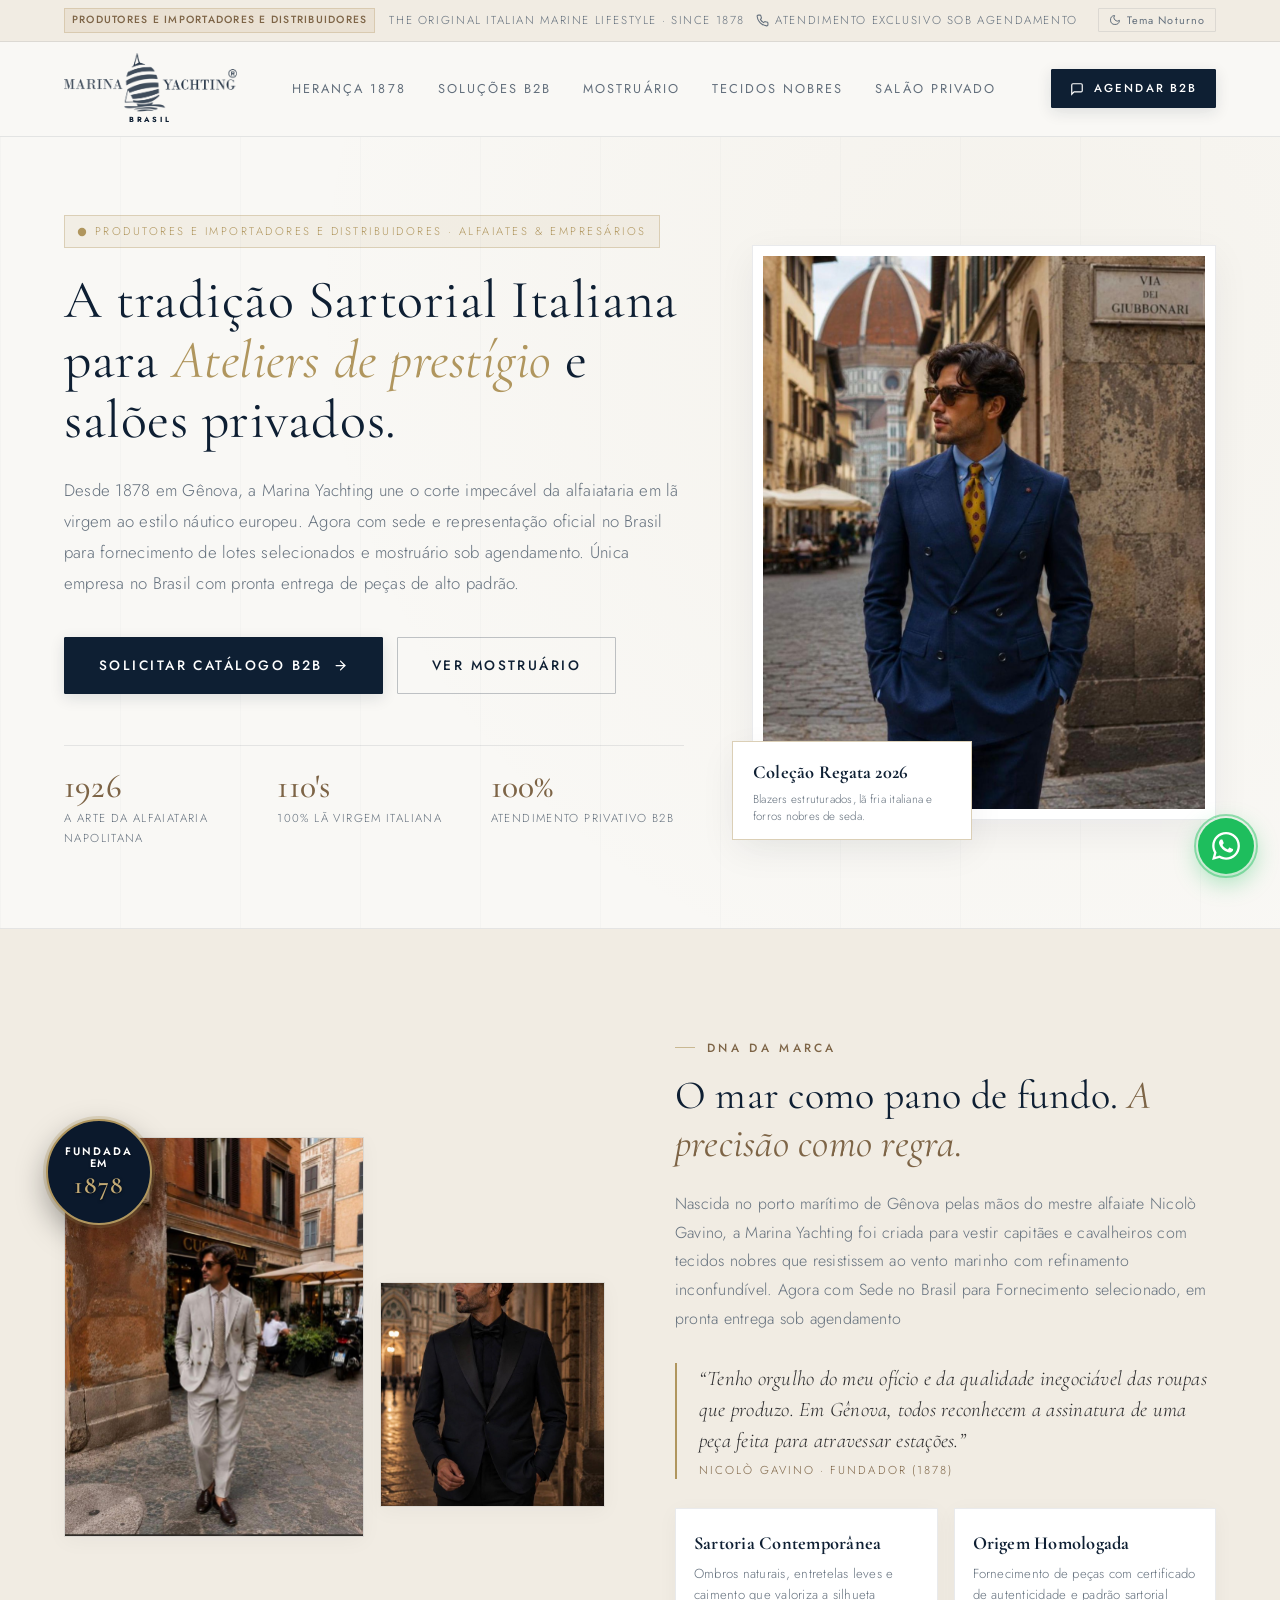
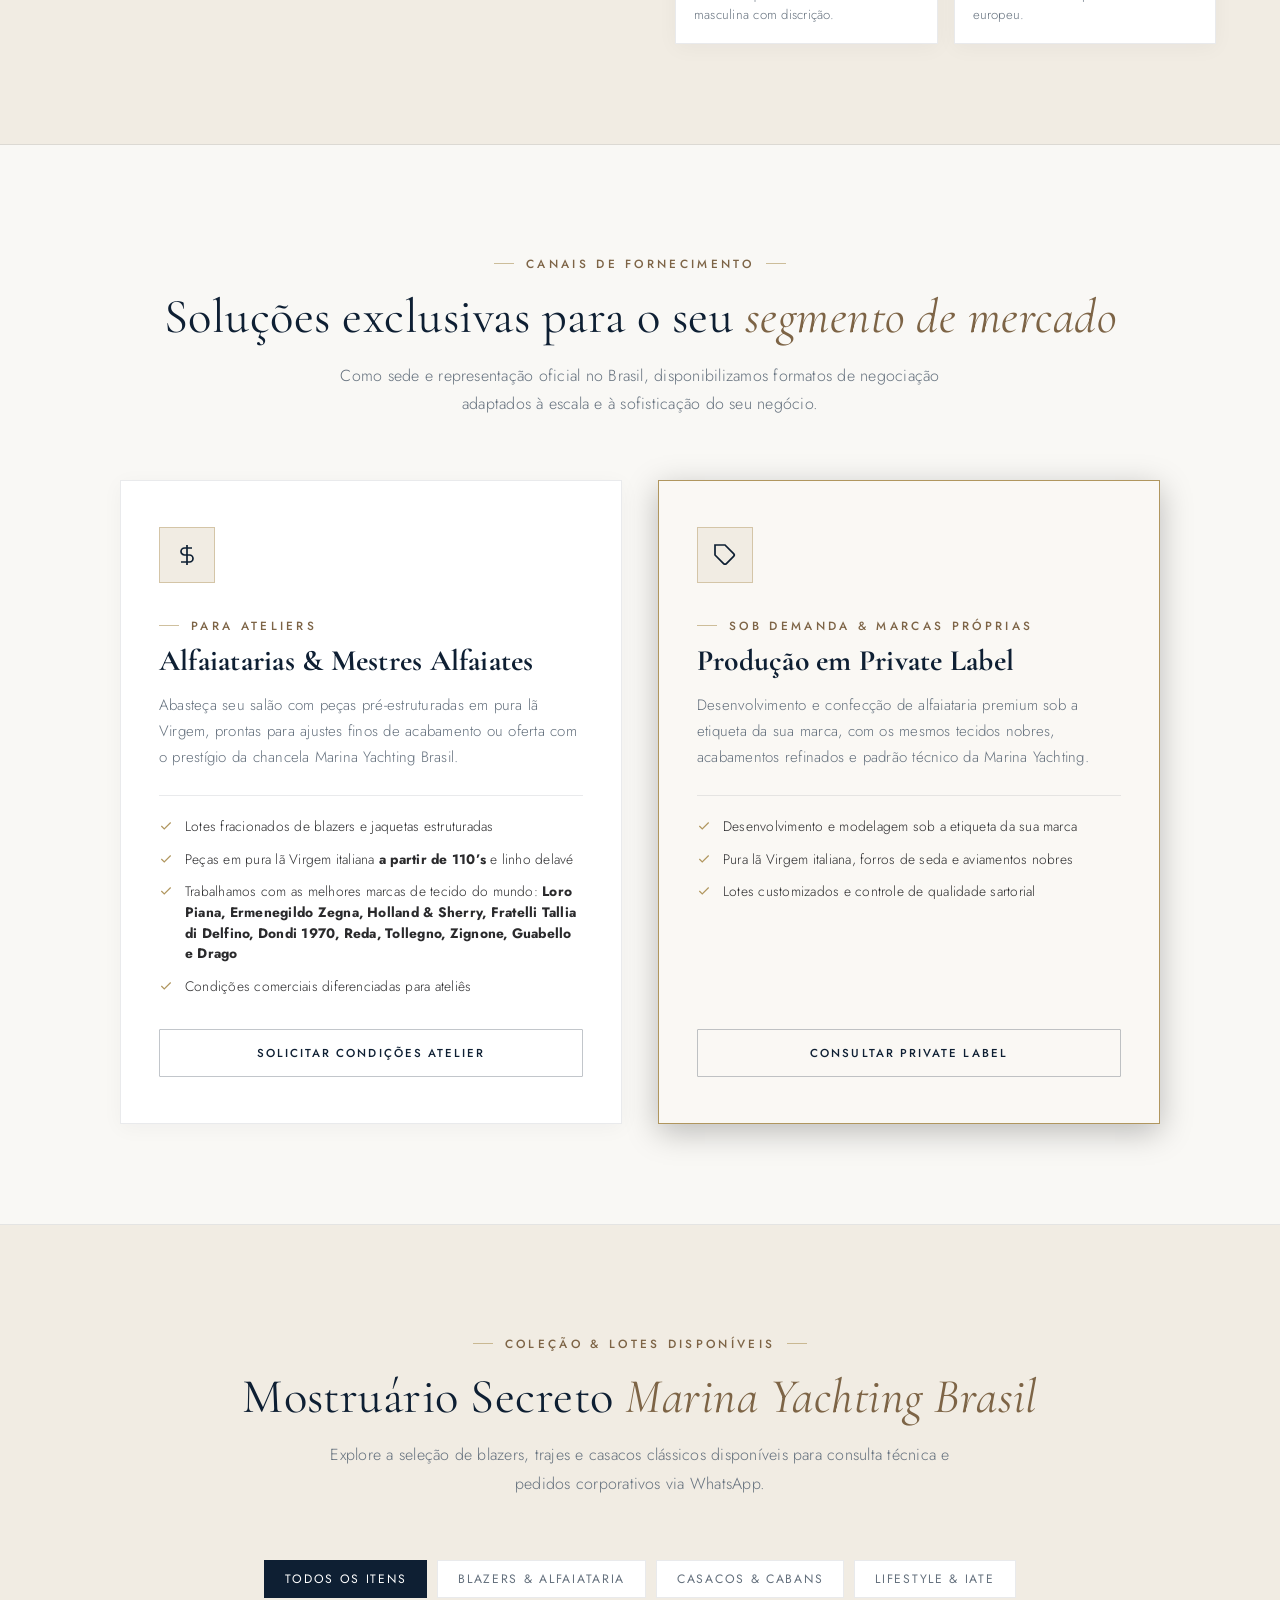
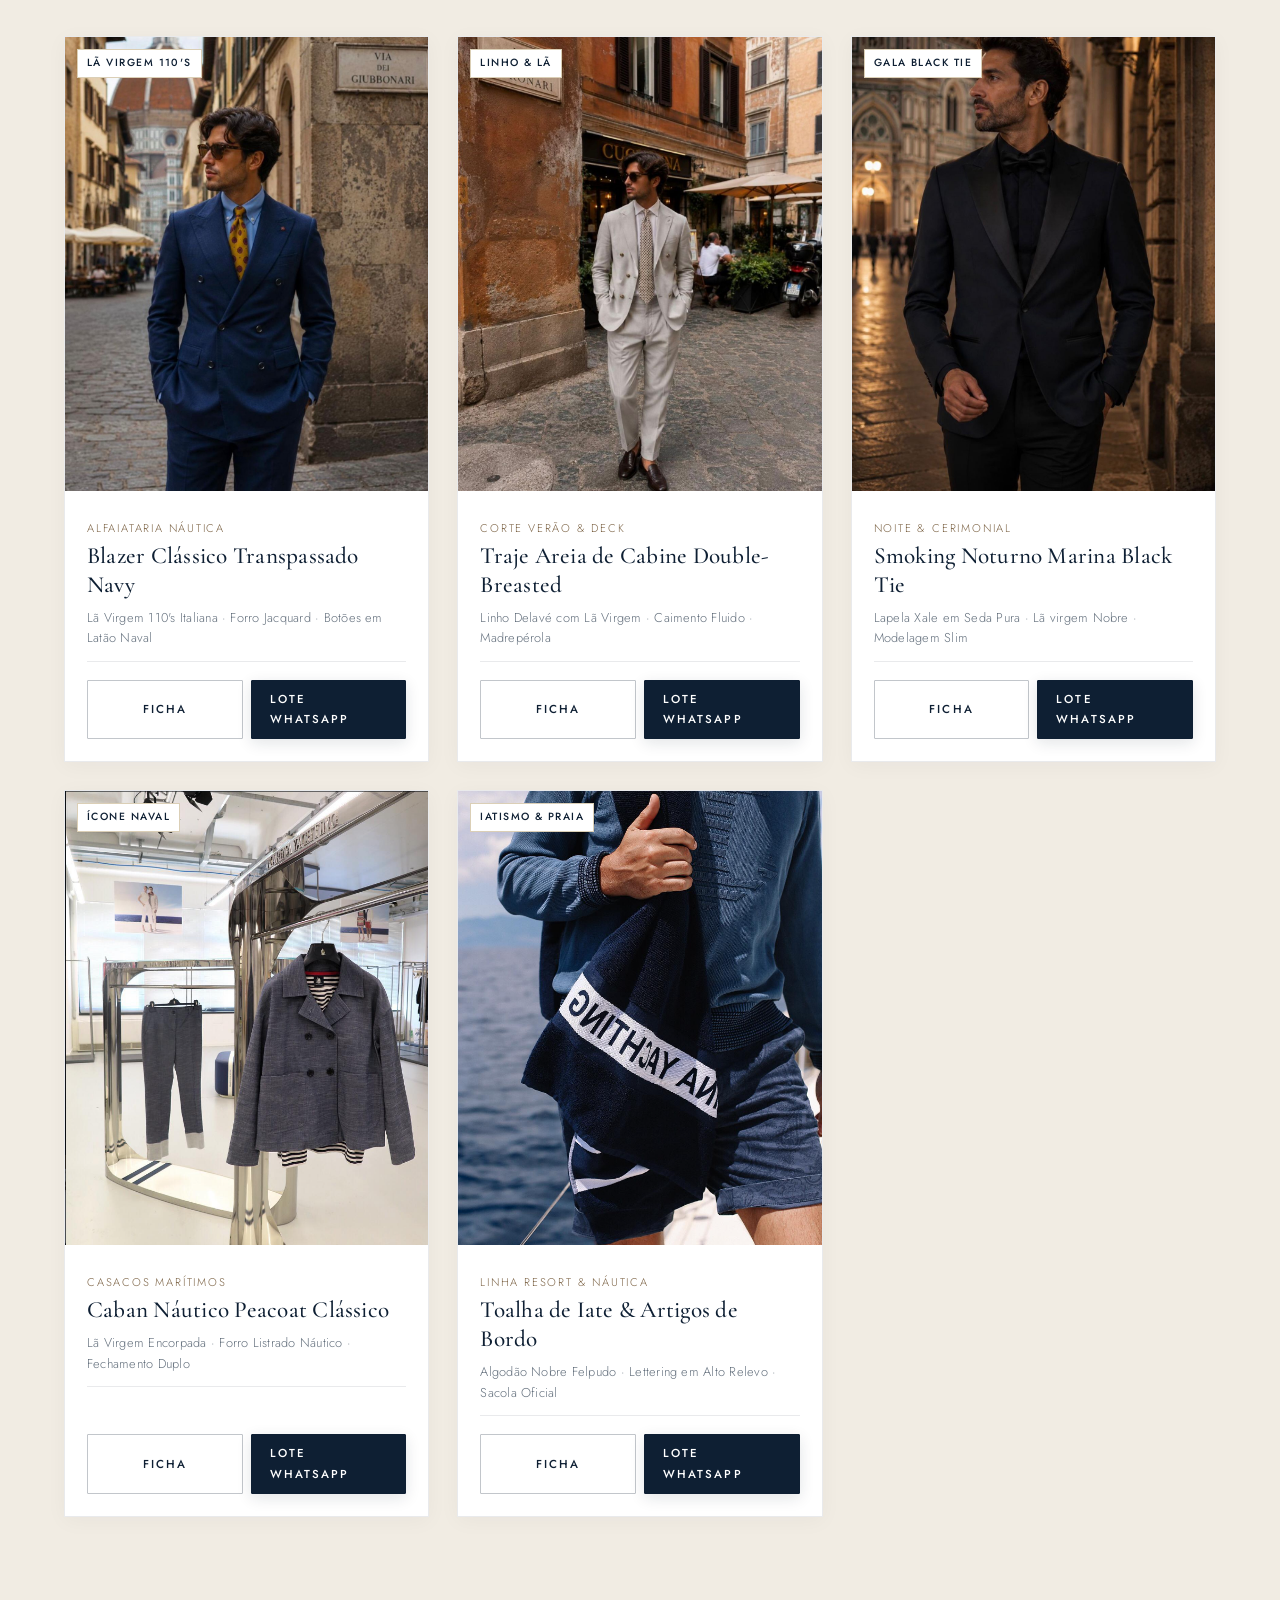
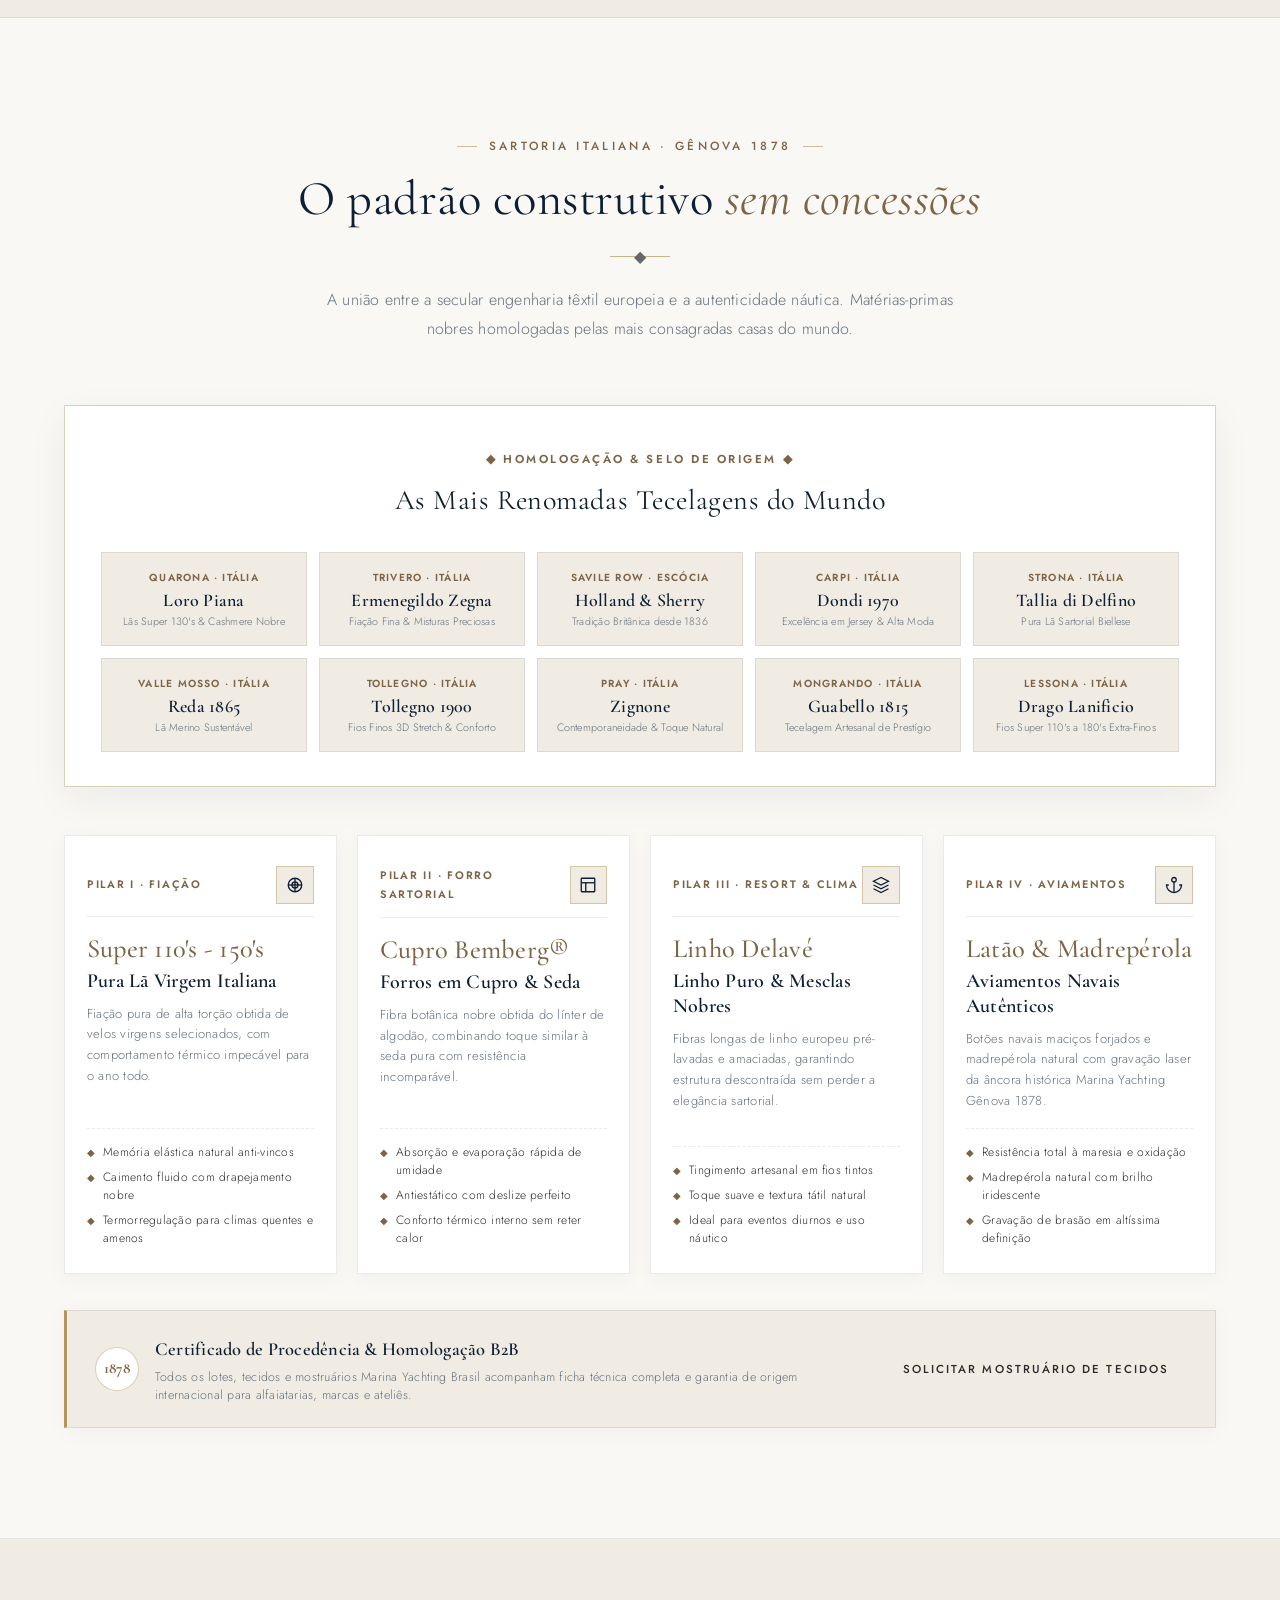
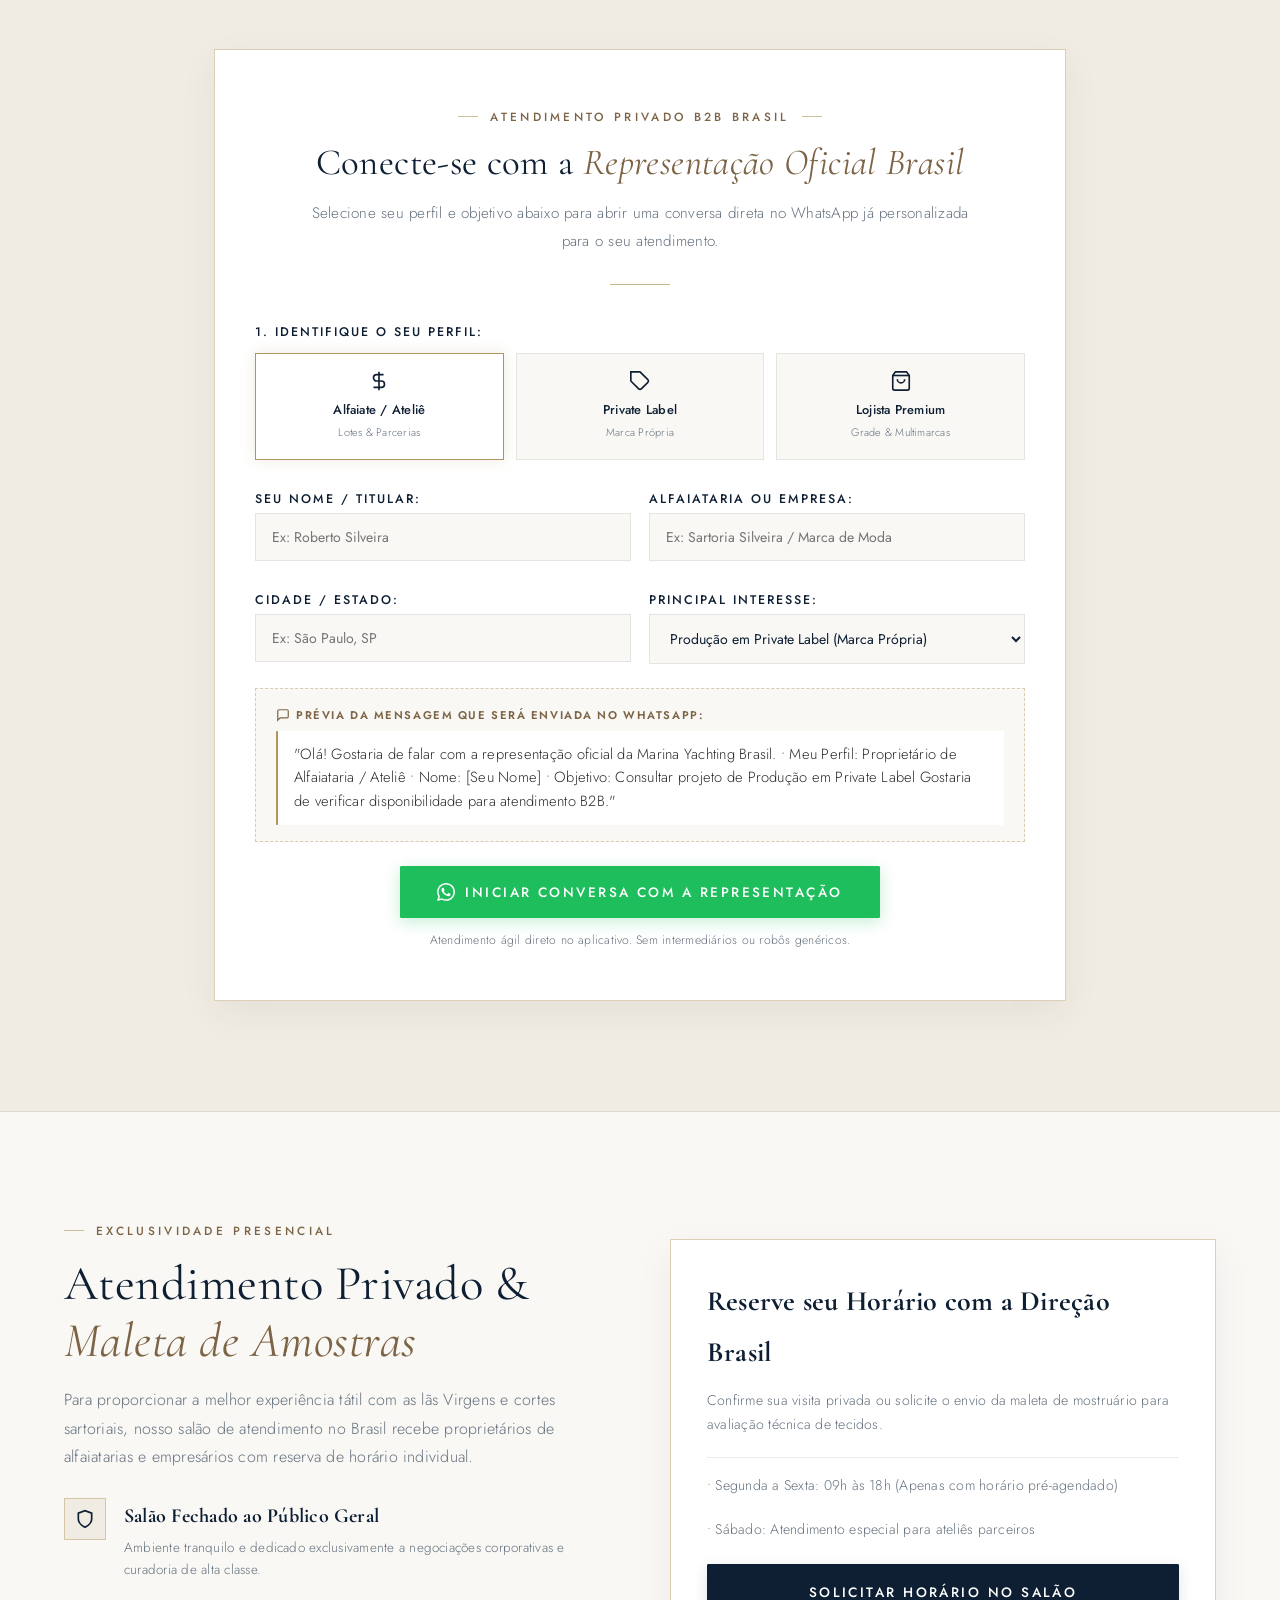
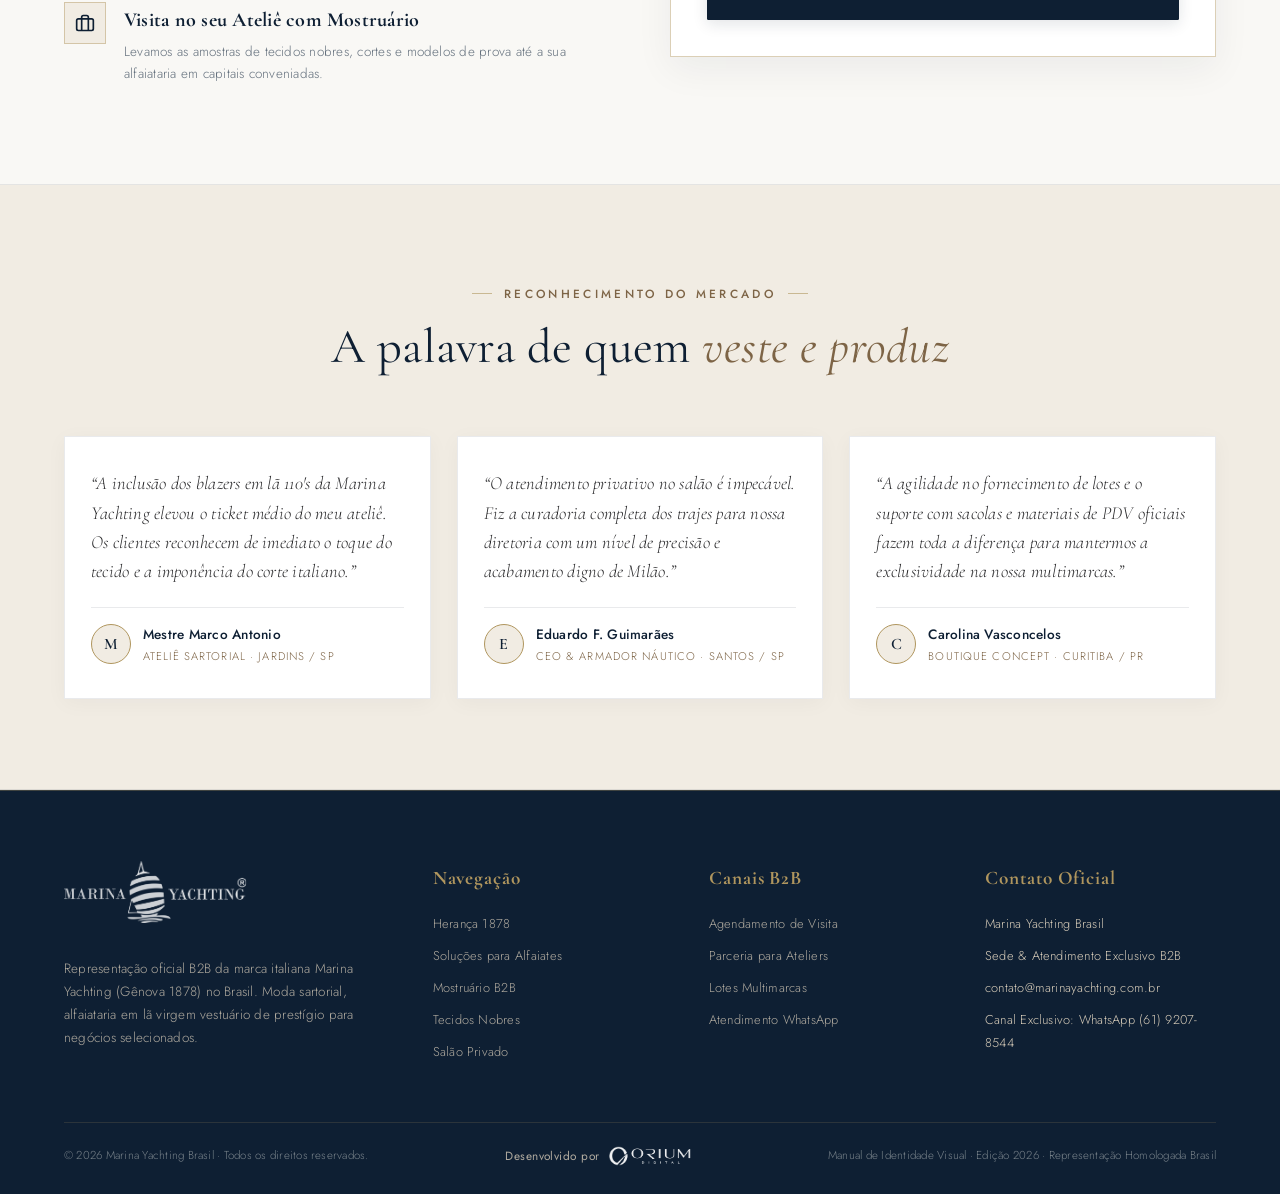
==== index.html @ d91156a6 "feat(home): instalar GTM e reduzir secao de solucoes para 2 quadros - Carrega js/tracking.js no head" ====
<!DOCTYPE html>
<html lang="pt-BR" data-theme="light">

<head>
  <meta charset="UTF-8">
  <meta name="viewport" content="width=device-width, initial-scale=1.0">
  <meta name="description"
    content="Marina Yachting Brasil (Gênova 1878) — Representação Exclusiva B2B. Fornecimento de alfaiataria em lã virgem italiana, blazers estruturados e atendimento privado para alfaiatarias, ateliers e empresários.">
  <meta name="keywords"
    content="Marina Yachting Brasil, alfaiataria italiana, lã virgem  110s, blazers importados, moda masculina luxo, B2B alfaiataria, ateliê alta costura, iate clube, Gênova 1878">
  <meta name="author" content="Marina Yachting Brasil Representação Oficial">

  <title>Marina Yachting Brasil · Representação Exclusiva B2B | Gênova 1878</title>

  <!-- Google Tag Manager (container único: Google Ads, GA4 e Meta Pixel) -->
  <script src="js/tracking.js"></script>

  <!-- Google Fonts: Cormorant Garamond & Jost -->
  <link rel="preconnect" href="https://fonts.googleapis.com">
  <link rel="preconnect" href="https://fonts.gstatic.com" crossorigin>
  <link
    href="https://fonts.googleapis.com/css2?family=Cormorant+Garamond:ital,wght@0,300;0,400;0,500;0,600;1,300;1,400&family=Jost:wght@300;400;500;600;700&display=swap"
    rel="stylesheet">

  <!-- Favicon Oficial Vetorizado -->
  <link rel="icon" type="image/svg+xml" href="imgs/logo.svg">
  <link rel="alternate icon" type="image/png" href="imgs/logo.png">

  <!-- Estilos Customizados -->
  <link rel="stylesheet" href="css/style.css">
</head>

<body>

  <!-- Google Tag Manager (noscript) — fallback para navegadores sem JavaScript.
       O carregamento principal do container é feito por js/tracking.js. -->
  <noscript><iframe src="https://www.googletagmanager.com/ns.html?id=GTM-P9M8B37Z" height="0" width="0"
      style="display:none;visibility:hidden"></iframe></noscript>
  <!-- End Google Tag Manager (noscript) -->

  <!-- ======================================================================
       1. TOPBAR MINIMALISTA & ALTERNADOR DE TEMA
       ====================================================================== -->
  <aside class="topbar" aria-label="Informações Institucionais">
    <div class="container topbar-content">
      <div class="topbar-left">
        <span class="badge-official">PRODUTORES E IMPORTADORES E DISTRIBUIDORES</span>
        <span>The Original Italian Marine Lifestyle · Since 1878</span>
      </div>
      <div class="topbar-right">
        <a href="#concierge" data-wa-type="header">
          <svg width="13" height="13" viewBox="0 0 24 24" fill="none" stroke="currentColor" stroke-width="2"
            stroke-linecap="round" stroke-linejoin="round">
            <path
              d="M22 16.92v3a2 2 0 0 1-2.18 2 19.79 19.79 0 0 1-8.63-3.07 19.5 19.5 0 0 1-6-6 19.79 19.79 0 0 1-3.07-8.67A2 2 0 0 1 4.11 2h3a2 2 0 0 1 2 1.72 12.84 12.84 0 0 0 .7 2.81 2 2 0 0 1-.45 2.11L8.09 9.91a16 16 0 0 0 6 6l1.27-1.27a2 2 0 0 1 2.11-.45 12.84 12.84 0 0 0 2.81.7A2 2 0 0 1 22 16.92z">
            </path>
          </svg>
          <span>Atendimento Exclusivo sob Agendamento</span>
        </a>
        <button id="theme-toggle-btn" class="theme-switch-btn" aria-label="Alternar Tema Claro e Escuro">
          <svg width="12" height="12" viewBox="0 0 24 24" fill="none" stroke="currentColor" stroke-width="2">
            <path d="M21 12.79A9 9 0 1 1 11.21 3 7 7 0 0 0 21 12.79z"></path>
          </svg>
          <span>Tema Noturno</span>
        </button>
      </div>
    </div>
  </aside>

  <!-- ======================================================================
       2. CABEÇALHO & NAVEGAÇÃO
       ====================================================================== -->
  <header class="site-header">
    <div class="container nav-wrap">
      <!-- Logotipo Oficial Marina Yachting Brasil (Vetorizado Alta Definição) -->
      <a href="#" class="brand-logo-link" aria-label="Marina Yachting Brasil Início">
        <svg class="brand-logo-svg" viewBox="0 0 1633 680" fill="currentColor">
          <defs>
            <mask id="header-logo-mask" maskUnits="userSpaceOnUse" x="0" y="0" width="1633" height="555">
              <image width="1633" height="555"
                href="[data-uri]" />
            </mask>
          </defs>
          <rect width="1633" height="555" fill="currentColor" mask="url(#header-logo-mask)" />
          <text x="816.5" y="648" text-anchor="middle" font-family="'Jost', sans-serif" font-size="70" font-weight="700"
            letter-spacing="28" fill="currentColor">BRASIL</text>
        </svg>
      </a>

      <!-- Menu Principal -->
      <nav aria-label="Menu de Navegação Principal">
        <ul class="nav-menu">
          <li><a href="#heranca" class="nav-link">Herança 1878</a></li>
          <li><a href="#solucoes" class="nav-link">Soluções B2B</a></li>
          <li><a href="#mostruario" class="nav-link">Mostruário</a></li>
          <li><a href="#materiais" class="nav-link">Tecidos Nobres</a></li>
          <li><a href="#salao" class="nav-link">Salão Privado</a></li>
          <li class="mobile-only-action">
            <a href="#concierge" class="btn btn-primary-navy btn-sm"
              style="width: 100%; justify-content: center; margin-top: 10px;">
              <svg width="14" height="14" viewBox="0 0 24 24" fill="none" stroke="currentColor" stroke-width="2">
                <path d="M21 15a2 2 0 0 1-2 2H7l-4 4V5a2 2 0 0 1 2-2h14a2 2 0 0 1 2 2z"></path>
              </svg>
              <span>Agendar Atendimento B2B</span>
            </a>
          </li>
        </ul>
      </nav>

      <!-- Ações do Header -->
      <div class="nav-actions">
        <a href="#concierge" class="btn btn-primary-navy btn-sm desktop-only-cta">
          <svg width="14" height="14" viewBox="0 0 24 24" fill="none" stroke="currentColor" stroke-width="2">
            <path d="M21 15a2 2 0 0 1-2 2H7l-4 4V5a2 2 0 0 1 2-2h14a2 2 0 0 1 2 2z"></path>
          </svg>
          <span>Agendar B2B</span>
        </a>
        <button class="menu-toggle" aria-label="Abrir Menu Mobile" aria-expanded="false">☰</button>
      </div>
    </div>
  </header>

  <!-- ======================================================================
       3. HERO SECTION (TEMA CLARO, MINIMALISTA & EDITORIAL)
       ====================================================================== -->
  <section class="hero-section" id="inicio">
    <div class="hero-minimal-lines"></div>
    <div class="container hero-grid">

      <!-- Conteúdo Editorial -->
      <div class="hero-content">
        <div class="hero-tag">
          <svg width="10" height="10" viewBox="0 0 24 24" fill="currentColor">
            <circle cx="12" cy="12" r="10"></circle>
          </svg>
          <span>PRODUTORES E IMPORTADORES E DISTRIBUIDORES · Alfaiates & Empresários</span>
        </div>

        <h1 class="hero-title">
          A tradição Sartorial Italiana para <em>Ateliers de prestígio</em> e salões privados.
        </h1>

        <p class="hero-desc">
          Desde 1878 em Gênova, a Marina Yachting une o corte impecável da alfaiataria em lã virgem ao estilo
          náutico
          europeu. Agora com sede e representação oficial no Brasil para fornecimento de lotes selecionados e mostruário
          sob agendamento. Única empresa no Brasil com pronta entrega de peças de alto padrão.
        </p>

        <div class="hero-ctas">
          <a href="#concierge" class="btn btn-primary-navy btn-lg">
            <span>Solicitar Catálogo B2B</span>
            <svg width="15" height="15" viewBox="0 0 24 24" fill="none" stroke="currentColor" stroke-width="2"
              stroke-linecap="round" stroke-linejoin="round">
              <line x1="5" y1="12" x2="19" y2="12"></line>
              <polyline points="12 5 19 12 12 19"></polyline>
            </svg>
          </a>
          <a href="#mostruario" class="btn btn-outline btn-lg">
            <span>Ver Mostruário</span>
          </a>
        </div>

        <div class="hero-stats">
          <div class="stat-item">
            <h4>1926</h4>
            <p>A arte da Alfaiataria Napolitana</p>
          </div>
          <div class="stat-item">
            <h4>110's</h4>
            <p>100% Lã Virgem ITALIANA</p>
          </div>
          <div class="stat-item">
            <h4>100%</h4>
            <p>Atendimento Privativo B2B</p>
          </div>
        </div>
      </div>

      <!-- Imagem Editorial em Destaque -->
      <div class="hero-visual">
        <div class="hero-card-frame">
          <div class="hero-img-wrap">
            <img src="imgs/3.jpeg" alt="Modelo trajando Blazer Marina Yachting Brasil sob medida" loading="eager">
          </div>
        </div>
        <div class="hero-floating-badge">
          <h5>Coleção Regata 2026</h5>
          <p>Blazers estruturados, lã fria italiana e forros nobres de seda.</p>
        </div>
      </div>

    </div>
  </section>

  <!-- ======================================================================
       4. HERANÇA & DNA (NICOLÒ GAVINO · GÊNOVA 1878)
       ====================================================================== -->
  <section class="section-heritage" id="heranca">
    <div class="container">
      <div class="heritage-grid">

        <!-- Bloco Visual com Duas Imagens e Selo de Fundação -->
        <div class="heritage-visual">
          <div class="heritage-dual-images">
            <div class="heritage-img-main">
              <img src="imgs/2.jpeg" alt="Alfaiataria Italiana Marina Yachting nas ruas históricas" loading="lazy">
            </div>
            <div class="heritage-img-secondary">
              <img src="imgs/1.jpeg" alt="Smoking Noturno Marina Yachting" loading="lazy">
            </div>
          </div>
          <div class="heritage-seal" aria-label="Marca fundada em 1878">
            <span class="seal-caption">Fundada em</span>
            <span class="seal-year">1878</span>
          </div>
        </div>

        <!-- Texto Histórico & Filosofia -->
        <div class="heritage-text">
          <span class="eyebrow no-after">DNA da Marca</span>
          <h3>O mar como pano de fundo. <em>A precisão como regra.</em></h3>
          <p class="text-muted" style="line-height: 1.8;">
            Nascida no porto marítimo de Gênova pelas mãos do mestre alfaiate Nicolò Gavino, a Marina Yachting foi
            criada para vestir capitães e cavalheiros com tecidos nobres que resistissem ao vento marinho com
            refinamento inconfundível. Agora com Sede no Brasil para Fornecimento selecionado, em pronta entrega sob
            agendamento
          </p>

          <blockquote class="heritage-quote">
            “Tenho orgulho do meu ofício e da qualidade inegociável das roupas que produzo. Em Gênova, todos reconhecem
            a assinatura de uma peça feita para atravessar estações.”
            <cite>Nicolò Gavino · Fundador (1878)</cite>
          </blockquote>

          <div class="heritage-pillars">
            <div class="pillar-card">
              <h6>Sartoria Contemporânea</h6>
              <p>Ombros naturais, entretelas leves e caimento que valoriza a silhueta masculina com discrição.</p>
            </div>
            <div class="pillar-card">
              <h6>Origem Homologada</h6>
              <p>Fornecimento de peças com certificado de autenticidade e padrão sartorial europeu.</p>
            </div>
          </div>
        </div>

      </div>
    </div>
  </section>

  <!-- ======================================================================
       5. SOLUÇÕES DEDICADAS B2B (SEGMENTAÇÃO)
       ====================================================================== -->
  <section class="section-b2b-solutions" id="solucoes">
    <div class="container">

      <div class="section-header">
        <span class="eyebrow">Canais de Fornecimento</span>
        <h2 class="section-title">Soluções exclusivas para o seu <span>segmento de mercado</span></h2>
        <p class="section-subtitle">
          Como sede e representação oficial no Brasil, disponibilizamos formatos de negociação adaptados à escala e à
          sofisticação do seu negócio.
        </p>
      </div>

      <div class="solutions-grid">

        <!-- Card 1: Alfaiatarias & Ateliers -->
        <div class="solution-card">
          <div>
            <div class="solution-icon-box">
              <svg width="24" height="24" viewBox="0 0 24 24" fill="none" stroke="currentColor" stroke-width="1.7">
                <path d="M12 2v20M17 5H9.5a3.5 3.5 0 0 0 0 7h5a3.5 3.5 0 0 1 0 7H6"></path>
              </svg>
            </div>
            <span class="eyebrow no-after" style="margin-bottom: 0.4rem;">Para Ateliers</span>
            <h3>Alfaiatarias & Mestres Alfaiates</h3>
            <p>
              Abasteça seu salão com peças pré-estruturadas em pura lã Virgem, prontas para ajustes finos de acabamento
              ou
              oferta com o prestígio da chancela Marina Yachting Brasil.
            </p>
            <ul class="solution-features">
              <li>
                <svg width="14" height="14" viewBox="0 0 24 24" fill="none" stroke="currentColor" stroke-width="2">
                  <polyline points="20 6 9 17 4 12"></polyline>
                </svg>
                <span>Lotes fracionados de blazers e jaquetas estruturadas</span>
              </li>
              <li>
                <svg width="14" height="14" viewBox="0 0 24 24" fill="none" stroke="currentColor" stroke-width="2">
                  <polyline points="20 6 9 17 4 12"></polyline>
                </svg>
                <span>Peças em pura lã Virgem italiana <strong>a partir de 110’s</strong> e linho delavé</span>
              </li>
              <li>
                <svg width="14" height="14" viewBox="0 0 24 24" fill="none" stroke="currentColor" stroke-width="2">
                  <polyline points="20 6 9 17 4 12"></polyline>
                </svg>
                <span>Trabalhamos com as melhores marcas de tecido do mundo: <strong>Loro Piana, Ermenegildo Zegna,
                    Holland &amp; Sherry, Fratelli Tallia di Delfino, Dondi 1970, Reda, Tollegno, Zignone, Guabello e
                    Drago</strong></span>
              </li>
              <li>
                <svg width="14" height="14" viewBox="0 0 24 24" fill="none" stroke="currentColor" stroke-width="2">
                  <polyline points="20 6 9 17 4 12"></polyline>
                </svg>
                <span>Condições comerciais diferenciadas para ateliês</span>
              </li>
            </ul>
          </div>
          <a href="#concierge" class="btn btn-outline btn-sm">Solicitar Condições Atelier</a>
        </div>

        <!-- Card 2: Produção em Private Label -->
        <div class="solution-card featured">
          <div>
            <div class="solution-icon-box">
              <svg width="24" height="24" viewBox="0 0 24 24" fill="none" stroke="currentColor" stroke-width="1.7">
                <path d="M20.59 13.41l-7.17 7.17a2 2 0 0 1-2.83 0L2 12V2h10l8.59 8.59a2 2 0 0 1 0 2.82z"></path>
                <line x1="7" y1="7" x2="7.01" y2="7"></line>
              </svg>
            </div>
            <span class="eyebrow no-after" style="margin-bottom: 0.4rem; color: var(--text-gold);">Sob Demanda & Marcas
              Próprias</span>
            <h3>Produção em Private Label</h3>
            <p>
              Desenvolvimento e confecção de alfaiataria premium sob a etiqueta da sua marca, com os mesmos tecidos
              nobres, acabamentos refinados e padrão técnico da Marina Yachting.
            </p>
            <ul class="solution-features">
              <li>
                <svg width="14" height="14" viewBox="0 0 24 24" fill="none" stroke="currentColor" stroke-width="2">
                  <polyline points="20 6 9 17 4 12"></polyline>
                </svg>
                <span>Desenvolvimento e modelagem sob a etiqueta da sua marca</span>
              </li>
              <li>
                <svg width="14" height="14" viewBox="0 0 24 24" fill="none" stroke="currentColor" stroke-width="2">
                  <polyline points="20 6 9 17 4 12"></polyline>
                </svg>
                <span>Pura lã Virgem italiana, forros de seda e aviamentos nobres</span>
              </li>
              <li>
                <svg width="14" height="14" viewBox="0 0 24 24" fill="none" stroke="currentColor" stroke-width="2">
                  <polyline points="20 6 9 17 4 12"></polyline>
                </svg>
                <span>Lotes customizados e controle de qualidade sartorial</span>
              </li>
            </ul>
          </div>
          <a href="#concierge" class="btn btn-outline btn-sm">Consultar Private Label</a>
        </div>

      </div>
    </div>
  </section>

  <!-- ======================================================================
       6. MOSTRUÁRIO B2B & GALERIA INTERATIVA DE PEÇAS
       ====================================================================== -->
  <section class="section-catalog" id="mostruario">
    <div class="container">

      <div class="section-header">
        <span class="eyebrow">Coleção & Lotes Disponíveis</span>
        <h2 class="section-title">Mostruário Secreto <span>Marina Yachting Brasil</span></h2>
        <p class="section-subtitle">
          Explore a seleção de blazers, trajes e casacos clássicos disponíveis para consulta técnica e pedidos
          corporativos via
          WhatsApp.
        </p>
      </div>

      <!-- Filtros da Coleção -->
      <div class="catalog-filter-bar">
        <button class="filter-btn active" data-filter="all">Todos os Itens</button>
        <button class="filter-btn" data-filter="blazers">Blazers & Alfaiataria</button>
        <button class="filter-btn" data-filter="casacos">Casacos & Cabans</button>
        <button class="filter-btn" data-filter="acessorios">Lifestyle & Iate</button>
      </div>

      <!-- Grid de Produtos -->
      <div class="catalog-grid">

        <!-- Item 1 -->
        <article class="catalog-item" data-category="blazers">
          <div class="catalog-thumb-wrap">
            <span class="catalog-item-badge">Lã Virgem 110's</span>
            <img src="imgs/3.jpeg" alt="Blazer Clássico Náutico Abotoamento Duplo" loading="lazy">
            <button class="catalog-quick-view" data-id="blazer-navy-classic">Ver Ficha Técnica</button>
          </div>
          <div class="catalog-info">
            <div>
              <span class="catalog-category">Alfaiataria Náutica</span>
              <h3 class="catalog-name">Blazer Clássico Transpassado Navy</h3>
              <p class="catalog-specs-list">
                Lã Virgem 110's Italiana · Forro Jacquard · Botões em Latão Naval
              </p>
            </div>
            <div class="catalog-actions">
              <button class="btn btn-outline btn-sm btn-view-details" data-id="blazer-navy-classic">Ficha</button>
              <a href="https://wa.me/5561992078544?text=Ol%C3%A1%2C%20tenho%20interesse%20em%20consultar%20disponibilidade%20do%20Blazer%20Cl%C3%A1ssico%20Navy%20(Ref%3A%20MY-BLZ%2004)%20junto%20%C3%A0%20Marina%20Yachting%20Brasil."
                target="_blank" class="btn btn-primary-navy btn-sm">Lote WhatsApp</a>
            </div>
          </div>
        </article>

        <!-- Item 2 -->
        <article class="catalog-item" data-category="blazers">
          <div class="catalog-thumb-wrap">
            <span class="catalog-item-badge">Linho & Lã</span>
            <img src="imgs/2.jpeg" alt="Traje Transpassado Areia de Cabine" loading="lazy">
            <button class="catalog-quick-view" data-id="blazer-sand-resort">Ver Ficha Técnica</button>
          </div>
          <div class="catalog-info">
            <div>
              <span class="catalog-category">Corte Verão & Deck</span>
              <h3 class="catalog-name">Traje Areia de Cabine Double-Breasted</h3>
              <p class="catalog-specs-list">
                Linho Delavé com Lã Virgem · Caimento Fluido · Madrepérola
              </p>
            </div>
            <div class="catalog-actions">
              <button class="btn btn-outline btn-sm btn-view-details" data-id="blazer-sand-resort">Ficha</button>
              <a href="https://wa.me/5561992078544?text=Ol%C3%A1%2C%20gostaria%20de%20consultar%20lote%20do%20Traje%20Areia%20de%20Cabine%20(Ref%3A%20MY-TRJ%2002)%20junto%20%C3%A0%20Marina%20Yachting%20Brasil."
                target="_blank" class="btn btn-primary-navy btn-sm">Lote WhatsApp</a>
            </div>
          </div>
        </article>

        <!-- Item 3 -->
        <article class="catalog-item" data-category="blazers">
          <div class="catalog-thumb-wrap">
            <span class="catalog-item-badge">Gala Black Tie</span>
            <img src="imgs/1.jpeg" alt="Smoking Gala Noturno Marina Black Tie" loading="lazy">
            <button class="catalog-quick-view" data-id="smoking-midnight">Ver Ficha Técnica</button>
          </div>
          <div class="catalog-info">
            <div>
              <span class="catalog-category">Noite & Cerimonial</span>
              <h3 class="catalog-name">Smoking Noturno Marina Black Tie</h3>
              <p class="catalog-specs-list">
                Lapela Xale em Seda Pura · Lã virgem Nobre · Modelagem Slim
              </p>
            </div>
            <div class="catalog-actions">
              <button class="btn btn-outline btn-sm btn-view-details" data-id="smoking-midnight">Ficha</button>
              <a href="https://wa.me/5561992078544?text=Ol%C3%A1%2C%20tenho%20interesse%20no%20Smoking%20Gala%20Noturno%20Marina%20(Ref%3A%20MY-SMK%2001)%20junto%20%C3%A0%20Marina%20Yachting%20Brasil."
                target="_blank" class="btn btn-primary-navy btn-sm">Lote WhatsApp</a>
            </div>
          </div>
        </article>

        <!-- Item 4 (Caban / Peacoat Clássico) -->
        <article class="catalog-item" data-category="casacos">
          <div class="catalog-thumb-wrap">
            <span class="catalog-item-badge">Ícone Naval</span>
            <img src="imgs/Captura de tela 2026-08-29 175224.png" alt="Caban / Peacoat Náutico Italiano Estruturado"
              loading="lazy">
            <button class="catalog-quick-view" data-id="caban-peacoat">Ver Ficha Técnica</button>
          </div>
          <div class="catalog-info">
            <div>
              <span class="catalog-category">Casacos Marítimos</span>
              <h3 class="catalog-name">Caban Náutico Peacoat Clássico</h3>
              <p class="catalog-specs-list">
                Lã Virgem Encorpada · Forro Listrado Náutico · Fechamento Duplo
              </p>
            </div>
            <div class="catalog-actions">
              <button class="btn btn-outline btn-sm btn-view-details" data-id="caban-peacoat">Ficha</button>
              <a href="https://wa.me/5561992078544?text=Ol%C3%A1%2C%20gostaria%20de%20consultar%20lote%20do%20Caban%20N%C3%A1utico%20(Ref%3A%20MY-CBN%2007)%20junto%20%C3%A0%20Marina%20Yachting%20Brasil."
                target="_blank" class="btn btn-primary-navy btn-sm">Lote WhatsApp</a>
            </div>
          </div>
        </article>

        <!-- Item 5 -->
        <article class="catalog-item" data-category="acessorios">
          <div class="catalog-thumb-wrap">
            <span class="catalog-item-badge">Iatismo & Praia</span>
            <img src="imgs/Captura de tela 2026-08-29 175334.png" alt="Toalha Náutica Marina Yachting Brasil"
              loading="lazy">
            <button class="catalog-quick-view" data-id="acessorios-nauticos">Ver Ficha Técnica</button>
          </div>
          <div class="catalog-info">
            <div>
              <span class="catalog-category">Linha Resort & Náutica</span>
              <h3 class="catalog-name">Toalha de Iate & Artigos de Bordo</h3>
              <p class="catalog-specs-list">
                Algodão Nobre Felpudo · Lettering em Alto Relevo · Sacola Oficial
              </p>
            </div>
            <div class="catalog-actions">
              <button class="btn btn-outline btn-sm btn-view-details" data-id="acessorios-nauticos">Ficha</button>
              <a href="https://wa.me/5561992078544?text=Ol%C3%A1%2C%20gostaria%20de%20consultar%20lote%20de%20Acess%C3%B3rios%20N%C3%A1uticos%20Marina%20Yachting%20Brasil."
                target="_blank" class="btn btn-primary-navy btn-sm">Lote WhatsApp</a>
            </div>
          </div>
        </article>

      </div>
    </div>
  </section>

  <!-- ======================================================================
       7. MATERIAIS NOBRES & ESPECIFICACOES TECNICAS (REDESIGN ATELIER 1878)
       ====================================================================== -->
  <section class="section-materials" id="materiais">
    <div class="container">

      <div class="section-header">
        <span class="eyebrow">Sartoria Italiana &middot; G&ecirc;nova 1878</span>
        <h2 class="section-title">O padr&atilde;o construtivo <span>sem concess&otilde;es</span></h2>
        <div class="gold-divider"><span class="gold-diamond">&#9670;</span></div>
        <p class="section-subtitle">A uni&atilde;o entre a secular engenharia t&ecirc;xtil europeia e a autenticidade
          n&aacute;utica. Mat&eacute;rias-primas nobres homologadas pelas mais consagradas casas do mundo.</p>
      </div>

      <!-- Vitrine Editorial de Tecelagens Homologadas -->
      <div class="mills-showcase">
        <div class="mills-showcase-header">
          <span class="mills-showcase-eyebrow">&#9670; Homologa&ccedil;&atilde;o &amp; Selo de Origem &#9670;</span>
          <h3 class="mills-showcase-title">As Mais Renomadas Tecelagens do Mundo</h3>
        </div>

        <div class="mills-pedigree-grid">

          <div class="mill-pedigree-card">
            <span class="mill-origin">Quarona &middot; It&aacute;lia</span>
            <div class="mill-name">Loro Piana</div>
            <span class="mill-specialty">L&atilde;s Super 130's &amp; Cashmere Nobre</span>
          </div>

          <div class="mill-pedigree-card">
            <span class="mill-origin">Trivero &middot; It&aacute;lia</span>
            <div class="mill-name">Ermenegildo Zegna</div>
            <span class="mill-specialty">Fia&ccedil;&atilde;o Fina &amp; Misturas Preciosas</span>
          </div>

          <div class="mill-pedigree-card">
            <span class="mill-origin">Savile Row &middot; Esc&oacute;cia</span>
            <div class="mill-name">Holland &amp; Sherry</div>
            <span class="mill-specialty">Tradi&ccedil;&atilde;o Brit&acirc;nica desde 1836</span>
          </div>

          <div class="mill-pedigree-card">
            <span class="mill-origin">Carpi &middot; It&aacute;lia</span>
            <div class="mill-name">Dondi 1970</div>
            <span class="mill-specialty">Excel&ecirc;ncia em Jersey &amp; Alta Moda</span>
          </div>

          <div class="mill-pedigree-card">
            <span class="mill-origin">Strona &middot; It&aacute;lia</span>
            <div class="mill-name">Tallia di Delfino</div>
            <span class="mill-specialty">Pura L&atilde; Sartorial Biellese</span>
          </div>

          <div class="mill-pedigree-card">
            <span class="mill-origin">Valle Mosso &middot; It&aacute;lia</span>
            <div class="mill-name">Reda 1865</div>
            <span class="mill-specialty">L&atilde; Merino Sustent&aacute;vel</span>
          </div>

          <div class="mill-pedigree-card">
            <span class="mill-origin">Tollegno &middot; It&aacute;lia</span>
            <div class="mill-name">Tollegno 1900</div>
            <span class="mill-specialty">Fios Finos 3D Stretch &amp; Conforto</span>
          </div>

          <div class="mill-pedigree-card">
            <span class="mill-origin">Pray &middot; It&aacute;lia</span>
            <div class="mill-name">Zignone</div>
            <span class="mill-specialty">Contemporaneidade &amp; Toque Natural</span>
          </div>

          <div class="mill-pedigree-card">
            <span class="mill-origin">Mongrando &middot; It&aacute;lia</span>
            <div class="mill-name">Guabello 1815</div>
            <span class="mill-specialty">Tecelagem Artesanal de Prest&iacute;gio</span>
          </div>

          <div class="mill-pedigree-card">
            <span class="mill-origin">Lessona &middot; It&aacute;lia</span>
            <div class="mill-name">Drago Lanificio</div>
            <span class="mill-specialty">Fios Super 110's a 180's Extra-Finos</span>
          </div>

        </div>
      </div>

      <!-- Os 4 Pilares da Construcao Sartorial -->
      <div class="materials-atelier-grid">

        <!-- Pilar I -->
        <div class="atelier-pillar-card">
          <div class="pillar-top-bar">
            <span class="pillar-num">Pilar I &middot; Fia&ccedil;&atilde;o</span>
            <div class="pillar-icon-box">
              <svg width="18" height="18" viewBox="0 0 24 24" fill="none" stroke="currentColor" stroke-width="1.8">
                <circle cx="12" cy="12" r="9"></circle>
                <path d="M12 3v18"></path>
                <path d="M3 12h18"></path>
                <circle cx="12" cy="12" r="4"></circle>
              </svg>
            </div>
          </div>
          <div class="pillar-metric">Super 110's - 150's</div>
          <h4 class="pillar-title">Pura L&atilde; Virgem Italiana</h4>
          <p class="pillar-desc">Fia&ccedil;&atilde;o pura de alta tor&ccedil;&atilde;o obtida de velos virgens
            selecionados, com comportamento t&eacute;rmico impec&aacute;vel para o ano todo.</p>
          <ul class="pillar-specs-list">
            <li><span class="pillar-spec-bullet">&#9670;</span> Mem&oacute;ria el&aacute;stica natural anti-vincos</li>
            <li><span class="pillar-spec-bullet">&#9670;</span> Caimento fluido com drapejamento nobre</li>
            <li><span class="pillar-spec-bullet">&#9670;</span> Termorregula&ccedil;&atilde;o para climas quentes e
              amenos</li>
          </ul>
        </div>

        <!-- Pilar II -->
        <div class="atelier-pillar-card">
          <div class="pillar-top-bar">
            <span class="pillar-num">Pilar II &middot; Forro Sartorial</span>
            <div class="pillar-icon-box">
              <svg width="18" height="18" viewBox="0 0 24 24" fill="none" stroke="currentColor" stroke-width="1.8">
                <rect x="3" y="3" width="18" height="18" rx="1"></rect>
                <path d="M3 9h18"></path>
                <path d="M9 21V9"></path>
              </svg>
            </div>
          </div>
          <div class="pillar-metric">Cupro Bemberg&reg;</div>
          <h4 class="pillar-title">Forros em Cupro &amp; Seda</h4>
          <p class="pillar-desc">Fibra bot&acirc;nica nobre obtida do l&iacute;nter de algod&atilde;o, combinando toque
            similar &agrave; seda pura com resist&ecirc;ncia incompar&aacute;vel.</p>
          <ul class="pillar-specs-list">
            <li><span class="pillar-spec-bullet">&#9670;</span> Absor&ccedil;&atilde;o e evapora&ccedil;&atilde;o
              r&aacute;pida de umidade</li>
            <li><span class="pillar-spec-bullet">&#9670;</span> Antiest&aacute;tico com deslize perfeito</li>
            <li><span class="pillar-spec-bullet">&#9670;</span> Conforto t&eacute;rmico interno sem reter calor</li>
          </ul>
        </div>

        <!-- Pilar III -->
        <div class="atelier-pillar-card">
          <div class="pillar-top-bar">
            <span class="pillar-num">Pilar III &middot; Resort &amp; Clima</span>
            <div class="pillar-icon-box">
              <svg width="18" height="18" viewBox="0 0 24 24" fill="none" stroke="currentColor" stroke-width="1.8">
                <path d="M12 2L2 7l10 5 10-5-10-5z"></path>
                <path d="M2 17l10 5 10-5"></path>
                <path d="M2 12l10 5 10-5"></path>
              </svg>
            </div>
          </div>
          <div class="pillar-metric">Linho Delav&eacute;</div>
          <h4 class="pillar-title">Linho Puro &amp; Mesclas Nobres</h4>
          <p class="pillar-desc">Fibras longas de linho europeu pré-lavadas e amaciadas, garantindo estrutura
            descontraída sem perder a elegância sartorial.</p>
          <ul class="pillar-specs-list">
            <li><span class="pillar-spec-bullet">&#9670;</span> Tingimento artesanal em fios tintos</li>
            <li><span class="pillar-spec-bullet">&#9670;</span> Toque suave e textura t&aacute;til natural</li>
            <li><span class="pillar-spec-bullet">&#9670;</span> Ideal para eventos diurnos e uso náutico</li>
          </ul>
        </div>

        <!-- Pilar IV -->
        <div class="atelier-pillar-card">
          <div class="pillar-top-bar">
            <span class="pillar-num">Pilar IV &middot; Aviamentos</span>
            <div class="pillar-icon-box">
              <svg width="18" height="18" viewBox="0 0 24 24" fill="none" stroke="currentColor" stroke-width="1.8">
                <circle cx="12" cy="5" r="3"></circle>
                <line x1="12" y1="8" x2="12" y2="21"></line>
                <path d="M5 12H2a10 10 0 0 0 20 0h-3"></path>
              </svg>
            </div>
          </div>
          <div class="pillar-metric">Lat&atilde;o &amp; Madrep&eacute;rola</div>
          <h4 class="pillar-title">Aviamentos Navais Aut&ecirc;nticos</h4>
          <p class="pillar-desc">Botões navais maciços forjados e madrepérola natural com gravação laser da âncora
            histórica Marina Yachting Gênova 1878.</p>
          <ul class="pillar-specs-list">
            <li><span class="pillar-spec-bullet">&#9670;</span> Resistência total à maresia e oxidação</li>
            <li><span class="pillar-spec-bullet">&#9670;</span> Madrepérola natural com brilho iridescente</li>
            <li><span class="pillar-spec-bullet">&#9670;</span> Gravação de brasão em altíssima definição</li>
          </ul>
        </div>

      </div>

      <!-- Banner de Certificação & Homologação B2B -->
      <div class="materials-trust-banner">
        <div class="trust-banner-info">
          <div class="trust-banner-seal">1878</div>
          <div class="trust-banner-text">
            <h5>Certificado de Proced&ecirc;ncia &amp; Homologa&ccedil;&atilde;o B2B</h5>
            <p>Todos os lotes, tecidos e mostru&aacute;rios Marina Yachting Brasil acompanham ficha t&eacute;cnica
              completa e garantia de origem internacional para alfaiatarias, marcas e ateli&ecirc;s.</p>
          </div>
        </div>
        <div class="trust-banner-cta">
          <a href="#concierge" class="btn btn-outline-navy btn-sm">Solicitar Mostru&aacute;rio de Tecidos</a>
        </div>
      </div>

    </div>
  </section>
  <!-- ======================================================================
       8. CONCIERGE & ROTEADOR INTELIGENTE DE WHATSAPP B2B
       ====================================================================== -->
  <section class="section-concierge" id="concierge">
    <div class="container container-narrow">

      <div class="concierge-wrapper">

        <div class="concierge-intro">
          <span class="eyebrow">Atendimento Privado B2B Brasil</span>
          <h2 class="section-title">Conecte-se com a <span>Representação Oficial
              Brasil</span></h2>
          <p class="text-muted">
            Selecione seu perfil e objetivo abaixo para abrir uma conversa direta no WhatsApp já personalizada para o
            seu atendimento.
          </p>
          <div class="gold-divider"></div>
        </div>

        <form id="concierge-form" class="concierge-form">

          <!-- Seleção de Perfil -->
          <div class="form-group-role">
            <label class="form-label">1. Identifique o seu perfil:</label>
            <div class="role-options-grid">

              <label class="role-option">
                <input type="radio" name="user_role" value="Proprietário de Alfaiataria / Ateliê" checked>
                <div class="role-option-box">
                  <svg width="22" height="22" viewBox="0 0 24 24" fill="none" stroke="currentColor" stroke-width="1.8">
                    <path d="M12 2v20M17 5H9.5a3.5 3.5 0 0 0 0 7h5a3.5 3.5 0 0 1 0 7H6"></path>
                  </svg>
                  <span>Alfaiate / Ateliê</span>
                  <small>Lotes & Parcerias</small>
                </div>
              </label>

              <label class="role-option">
                <input type="radio" name="user_role" value="Marca Própria / Private Label">
                <div class="role-option-box">
                  <svg width="22" height="22" viewBox="0 0 24 24" fill="none" stroke="currentColor" stroke-width="1.8">
                    <path d="M20.59 13.41l-7.17 7.17a2 2 0 0 1-2.83 0L2 12V2h10l8.59 8.59a2 2 0 0 1 0 2.82z"></path>
                    <line x1="7" y1="7" x2="7.01" y2="7"></line>
                  </svg>
                  <span>Private Label</span>
                  <small>Marca Própria</small>
                </div>
              </label>

              <label class="role-option">
                <input type="radio" name="user_role" value="Lojista / Boutique Multimarcas">
                <div class="role-option-box">
                  <svg width="22" height="22" viewBox="0 0 24 24" fill="none" stroke="currentColor" stroke-width="1.8">
                    <path d="M6 2L3 6v14a2 2 0 0 0 2 2h14a2 2 0 0 0 2-2V6l-3-4z"></path>
                    <line x1="3" y1="6" x2="21" y2="6"></line>
                    <path d="M16 10a4 4 0 0 1-8 0"></path>
                  </svg>
                  <span>Lojista Premium</span>
                  <small>Grade & Multimarcas</small>
                </div>
              </label>

            </div>
          </div>

          <!-- Campos de Dados -->
          <div class="form-row-dual">
            <div>
              <label for="client_name" class="form-label">Seu Nome / Titular:</label>
              <input type="text" id="client_name" class="input-field" placeholder="Ex: Roberto Silveira" required>
            </div>
            <div>
              <label for="client_company" class="form-label">Alfaiataria ou Empresa:</label>
              <input type="text" id="client_company" class="input-field"
                placeholder="Ex: Sartoria Silveira / Marca de Moda">
            </div>
          </div>

          <div class="form-row-dual">
            <div>
              <label for="client_city" class="form-label">Cidade / Estado:</label>
              <input type="text" id="client_city" class="input-field" placeholder="Ex: São Paulo, SP">
            </div>
            <div>
              <label for="client_intent" class="form-label">Principal Interesse:</label>
              <select id="client_intent" class="select-field">
                <option value="Consultar projeto de Produção em Private Label">Produção em Private Label (Marca Própria)
                </option>
                <option value="Solicitar catálogo de lotes para ateliê">Consultar lotes para alfaiataria</option>
                <option value="Agendar apresentação de mostruário presencial">Agendar visita / Mostruário presencial
                </option>
                <option value="Consultar condições para revenda em Boutique Multimarcas">Condições para boutique
                  multimarcas</option>
              </select>
            </div>
          </div>

          <!-- Prévia da Mensagem Gerada -->
          <div class="concierge-preview-card">
            <div class="concierge-preview-title">
              <svg width="14" height="14" viewBox="0 0 24 24" fill="none" stroke="currentColor" stroke-width="2">
                <path d="M21 15a2 2 0 0 1-2 2H7l-4 4V5a2 2 0 0 1 2-2h14a2 2 0 0 1 2 2z"></path>
              </svg>
              <span>Prévia da mensagem que será enviada no WhatsApp:</span>
            </div>
            <p id="concierge-preview-text" class="concierge-preview-text">
              "Olá! Gostaria de falar com a representação oficial da Marina Yachting Brasil..."
            </p>
          </div>

          <!-- Botão de Envio WhatsApp -->
          <div class="concierge-submit-wrap">
            <button type="submit" class="btn btn-whatsapp btn-lg" style="width: 100%; max-width: 480px;">
              <svg width="18" height="18" viewBox="0 0 24 24" fill="currentColor">
                <path
                  d="M.057 24l1.687-6.163c-1.041-1.804-1.588-3.849-1.587-5.946.003-6.556 5.338-11.891 11.893-11.891 3.181.001 6.167 1.24 8.413 3.488 2.245 2.248 3.481 5.236 3.48 8.414-.003 6.557-5.338 11.892-11.893 11.892-1.99-.001-3.951-.5-5.688-1.448l-6.305 1.654zm6.597-3.807c1.676.995 3.276 1.591 5.392 1.592 5.448 0 9.886-4.434 9.889-9.885.002-5.462-4.415-9.89-9.881-9.892-5.452 0-9.887 4.434-9.889 9.884-.001 2.225.651 3.891 1.746 5.634l-.999 3.648 3.742-.981zm11.387-5.464c-.074-.124-.272-.198-.57-.347-.297-.149-1.758-.868-2.031-.967-.272-.099-.47-.149-.669.149-.198.297-.768.967-.941 1.165-.173.198-.347.223-.644.074-.297-.149-1.255-.462-2.39-1.475-.883-.788-1.48-1.761-1.653-2.059-.173-.297-.018-.458.13-.606.134-.133.297-.347.446-.521.151-.172.2-.296.3-.495.099-.198.05-.372-.025-.521-.075-.148-.669-1.611-.916-2.206-.242-.579-.487-.501-.669-.51l-.57-.01c-.198 0-.52.074-.792.372s-1.04 1.016-1.04 2.479 1.065 2.876 1.213 3.074c.149.198 2.095 3.2 5.076 4.487.709.306 1.263.489 1.694.626.712.226 1.36.194 1.872.118.571-.085 1.758-.719 2.006-1.413.248-.695.248-1.29.173-1.414z" />
              </svg>
              <span>Iniciar Conversa com a Representação</span>
            </button>
            <p class="concierge-direct-direct">
              Atendimento ágil direto no aplicativo. Sem intermediários ou robôs genéricos.
            </p>
          </div>

        </form>

      </div>

    </div>
  </section>

  <!-- ======================================================================
       9. SALÃO PRIVADO & VISITAS PRESENCIAIS
       ====================================================================== -->
  <section class="section-salon" id="salao">
    <div class="container">
      <div class="salon-grid">

        <div>
          <span class="eyebrow no-after">Exclusividade Presencial</span>
          <h2 class="section-title">Atendimento Privado & <span>Maleta de Amostras</span></h2>
          <p class="text-muted" style="line-height: 1.8;">
            Para proporcionar a melhor experiência tátil com as lãs Virgens e cortes sartoriais, nosso salão de
            atendimento no
            Brasil recebe proprietários de alfaiatarias e empresários com reserva de horário individual.
          </p>

          <div class="salon-features">
            <div class="salon-feature-item">
              <div class="salon-feature-icon">
                <svg width="20" height="20" viewBox="0 0 24 24" fill="none" stroke="currentColor" stroke-width="2">
                  <path d="M12 22s8-4 8-10V5l-8-3-8 3v7c0 6 8 10 8 10z"></path>
                </svg>
              </div>
              <div>
                <h5>Salão Fechado ao Público Geral</h5>
                <p>Ambiente tranquilo e dedicado exclusivamente a negociações corporativas e curadoria de alta classe.
                </p>
              </div>
            </div>

            <div class="salon-feature-item">
              <div class="salon-feature-icon">
                <svg width="20" height="20" viewBox="0 0 24 24" fill="none" stroke="currentColor" stroke-width="2">
                  <rect x="2" y="7" width="20" height="14" rx="2" ry="2"></rect>
                  <path d="M16 21V5a2 2 0 0 0-2-2h-4a2 2 0 0 0-2 2v16"></path>
                </svg>
              </div>
              <div>
                <h5>Visita no seu Ateliê com Mostruário</h5>
                <p>Levamos as amostras de tecidos nobres, cortes e modelos de prova até a sua alfaiataria em
                  capitais conveniadas.</p>
              </div>
            </div>
          </div>
        </div>

        <!-- Box de Reserva -->
        <div class="salon-box-highlight">
          <h4>Reserve seu Horário com a Direção Brasil</h4>
          <p>
            Confirme sua visita privada ou solicite o envio da maleta de mostruário para avaliação técnica de tecidos.
          </p>
          <div class="salon-hours">
            <p>• Segunda a Sexta: 09h às 18h (Apenas com horário pré-agendado)</p>
            <p>• Sábado: Atendimento especial para ateliês parceiros</p>
          </div>
          <a href="#concierge" class="btn btn-primary-navy btn-lg" style="width: 100%;" data-wa-type="salon">
            <span>Solicitar Horário no Salão</span>
          </a>
        </div>

      </div>
    </div>
  </section>

  <!-- ======================================================================
       10. DEPOIMENTOS DE PARCEIROS B2B
       ====================================================================== -->
  <section class="section-testimonials">
    <div class="container">

      <div class="section-header">
        <span class="eyebrow">Reconhecimento do Mercado</span>
        <h2 class="section-title">A palavra de quem <span>veste e produz</span></h2>
      </div>

      <div class="testimonials-grid">

        <div class="testimonial-card">
          <p class="testimonial-quote">
            “A inclusão dos blazers em lã 110's da Marina Yachting elevou o ticket médio do meu ateliê. Os clientes
            reconhecem de imediato o toque do tecido e a imponência do corte italiano.”
          </p>
          <div class="testimonial-author">
            <div class="author-avatar">M</div>
            <div class="author-meta">
              <h6>Mestre Marco Antonio</h6>
              <p>Ateliê Sartorial · Jardins / SP</p>
            </div>
          </div>
        </div>

        <div class="testimonial-card">
          <p class="testimonial-quote">
            “O atendimento privativo no salão é impecável. Fiz a curadoria completa dos trajes para nossa diretoria com
            um nível de precisão e acabamento digno de Milão.”
          </p>
          <div class="testimonial-author">
            <div class="author-avatar">E</div>
            <div class="author-meta">
              <h6>Eduardo F. Guimarães</h6>
              <p>CEO & Armador Náutico · Santos / SP</p>
            </div>
          </div>
        </div>

        <div class="testimonial-card">
          <p class="testimonial-quote">
            “A agilidade no fornecimento de lotes e o suporte com sacolas e materiais de PDV oficiais fazem toda a
            diferença para mantermos a exclusividade na nossa multimarcas.”
          </p>
          <div class="testimonial-author">
            <div class="author-avatar">C</div>
            <div class="author-meta">
              <h6>Carolina Vasconcelos</h6>
              <p>Boutique Concept · Curitiba / PR</p>
            </div>
          </div>
        </div>

      </div>

    </div>
  </section>

  <!-- ======================================================================
       11. RODAPÉ INSTITUCIONAL
       ====================================================================== -->
  <footer class="site-footer">
    <div class="container">

      <div class="footer-top-grid">

        <div class="footer-brand">
          <a href="#" class="brand-logo-link" aria-label="Marina Yachting Brasil Início">
            <svg class="brand-logo-svg" viewBox="0 0 1633 680" fill="currentColor">
              <defs>
                <mask id="footer-logo-mask" maskUnits="userSpaceOnUse" x="0" y="0" width="1633" height="555">
                  <image width="1633" height="555"
                    href="[data-uri]" />
                </mask>
              </defs>
              <rect width="1633" height="555" fill="currentColor" mask="url(#footer-logo-mask)" />
            </svg>
          </a>
          <p>
            Representação oficial B2B da marca italiana Marina Yachting (Gênova 1878) no Brasil. Moda
            sartorial, alfaiataria em lã virgem vestuário de prestígio para negócios selecionados.
          </p>
        </div>

        <div class="footer-col">
          <h5>Navegação</h5>
          <ul class="footer-links">
            <li><a href="#heranca">Herança 1878</a></li>
            <li><a href="#solucoes">Soluções para Alfaiates</a></li>
            <li><a href="#mostruario">Mostruário B2B</a></li>
            <li><a href="#materiais">Tecidos Nobres</a></li>
            <li><a href="#salao">Salão Privado</a></li>
          </ul>
        </div>

        <div class="footer-col">
          <h5>Canais B2B</h5>
          <ul class="footer-links">
            <li><a href="#concierge">Agendamento de Visita</a></li>
            <li><a href="#concierge">Parceria para Ateliers</a></li>
            <li><a href="#concierge">Lotes Multimarcas</a></li>
            <li><a href="#concierge">Atendimento WhatsApp</a></li>
          </ul>
        </div>

        <div class="footer-col">
          <h5>Contato Oficial</h5>
          <ul class="footer-links" style="font-size: 0.8rem;">
            <li>Marina Yachting Brasil</li>
            <li>Sede & Atendimento Exclusivo B2B</li>
            <li>contato@marinayachting.com.br</li>
            <li>Canal Exclusivo: WhatsApp (61) 9207-8544</li>
          </ul>
        </div>

      </div>

      <div class="footer-bottom">
        <div>
          © 2026 Marina Yachting Brasil · Todos os direitos reservados.
        </div>
        <div class="footer-credit">
          <a href="https://www.oriumdigital.com.br/" target="_blank" rel="noopener noreferrer" class="orium-link" aria-label="Desenvolvido por Orium Digital">
            <span class="credit-text">Desenvolvido por</span>
            <img src="imgs/orium-logo.png" alt="Orium Digital" class="orium-logo-img" width="91" height="22">
          </a>
        </div>
        <div>
          Manual de Identidade Visual · Edição 2026 · Representação Homologada Brasil
        </div>
      </div>

    </div>
  </footer>

  <!-- ======================================================================
       12. MODAL DE FICHA TÉCNICA (DETALHES DO PRODUTO)
       ====================================================================== -->
  <div class="modal-overlay" id="product-modal" role="dialog" aria-modal="true">
    <div class="modal-card">
      <button class="modal-close" id="modal-close-btn" aria-label="Fechar Modal">✕</button>

      <div class="modal-img-wrap">
        <img id="modal-img" src="" alt="Detalhes da Peça">
      </div>

      <div class="modal-details">
        <div>
          <span id="modal-category" class="catalog-category">Categoria</span>
          <h3 id="modal-title" class="modal-title">Título da Peça</h3>
          <p id="modal-desc" class="text-muted"></p>

          <table class="modal-specs-table">
            <tbody>
              <tr>
                <td>Referência</td>
                <td id="modal-ref">-</td>
              </tr>
              <tr>
                <td>Tecido Principal</td>
                <td id="modal-spec-tecido">-</td>
              </tr>
              <tr>
                <td>Forro & Estrutura</td>
                <td id="modal-spec-forro">-</td>
              </tr>
              <tr>
                <td>Acabamentos</td>
                <td id="modal-spec-acabamentos">-</td>
              </tr>
              <tr>
                <td>Modelagem</td>
                <td id="modal-spec-corte">-</td>
              </tr>
              <tr>
                <td>Disponibilidade</td>
                <td id="modal-spec-disp">-</td>
              </tr>
            </tbody>
          </table>
        </div>

        <div>
          <a id="modal-whatsapp-cta" href="#" target="_blank" class="btn btn-whatsapp btn-lg" style="width: 100%;">
            <svg width="18" height="18" viewBox="0 0 24 24" fill="currentColor">
              <path
                d="M.057 24l1.687-6.163c-1.041-1.804-1.588-3.849-1.587-5.946.003-6.556 5.338-11.891 11.893-11.891 3.181.001 6.167 1.24 8.413 3.488 2.245 2.248 3.481 5.236 3.48 8.414-.003 6.557-5.338 11.892-11.893 11.892-1.99-.001-3.951-.5-5.688-1.448l-6.305 1.654zm6.597-3.807c1.676.995 3.276 1.591 5.392 1.592 5.448 0 9.886-4.434 9.889-9.885.002-5.462-4.415-9.89-9.881-9.892-5.452 0-9.887 4.434-9.889 9.884-.001 2.225.651 3.891 1.746 5.634l-.999 3.648 3.742-.981zm11.387-5.464c-.074-.124-.272-.198-.57-.347-.297-.149-1.758-.868-2.031-.967-.272-.099-.47-.149-.669.149-.198.297-.768.967-.941 1.165-.173.198-.347.223-.644.074-.297-.149-1.255-.462-2.39-1.475-.883-.788-1.48-1.761-1.653-2.059-.173-.297-.018-.458.13-.606.134-.133.297-.347.446-.521.151-.172.2-.296.3-.495.099-.198.05-.372-.025-.521-.075-.148-.669-1.611-.916-2.206-.242-.579-.487-.501-.669-.51l-.57-.01c-.198 0-.52.074-.792.372s-1.04 1.016-1.04 2.479 1.065 2.876 1.213 3.074c.149.198 2.095 3.2 5.076 4.487.709.306 1.263.489 1.694.626.712.226 1.36.194 1.872.118.571-.085 1.758-.719 2.006-1.413.248-.695.248-1.29.173-1.414z" />
            </svg>
            <span>Consultar Peça no WhatsApp</span>
          </a>
        </div>
      </div>

    </div>
  </div>

  <!-- ======================================================================
       13. BOTÃO FLUTUANTE DE WHATSAPP
       ====================================================================== -->
  <a href="#concierge" class="floating-whatsapp-btn" data-wa-type="floating" aria-label="Atendimento no WhatsApp">
    <div class="floating-whatsapp-pulse"></div>
    <svg width="28" height="28" viewBox="0 0 24 24" fill="currentColor">
      <path
        d="M.057 24l1.687-6.163c-1.041-1.804-1.588-3.849-1.587-5.946.003-6.556 5.338-11.891 11.893-11.891 3.181.001 6.167 1.24 8.413 3.488 2.245 2.248 3.481 5.236 3.48 8.414-.003 6.557-5.338 11.892-11.893 11.892-1.99-.001-3.951-.5-5.688-1.448l-6.305 1.654zm6.597-3.807c1.676.995 3.276 1.591 5.392 1.592 5.448 0 9.886-4.434 9.889-9.885.002-5.462-4.415-9.89-9.881-9.892-5.452 0-9.887 4.434-9.889 9.884-.001 2.225.651 3.891 1.746 5.634l-.999 3.648 3.742-.981zm11.387-5.464c-.074-.124-.272-.198-.57-.347-.297-.149-1.758-.868-2.031-.967-.272-.099-.47-.149-.669.149-.198.297-.768.967-.941 1.165-.173.198-.347.223-.644.074-.297-.149-1.255-.462-2.39-1.475-.883-.788-1.48-1.761-1.653-2.059-.173-.297-.018-.458.13-.606.134-.133.297-.347.446-.521.151-.172.2-.296.3-.495.099-.198.05-.372-.025-.521-.075-.148-.669-1.611-.916-2.206-.242-.579-.487-.501-.669-.51l-.57-.01c-.198 0-.52.074-.792.372s-1.04 1.016-1.04 2.479 1.065 2.876 1.213 3.074c.149.198 2.095 3.2 5.076 4.487.709.306 1.263.489 1.694.626.712.226 1.36.194 1.872.118.571-.085 1.758-.719 2.006-1.413.248-.695.248-1.29.173-1.414z" />
    </svg>
  </a>

  <!-- Script Principal -->
  <script src="js/app.js"></script>
</body>

</html>
---- css/style.css ----
/* ==========================================================================
   MARINA YACHTING (GÊNOVA 1878) - DESIGN SYSTEM & STYLESHEET
   Identidade Visual Oficial · Edição 2026
   Tema Claro & Minimalista (Default) + Suporte a Tema Noturno
   ========================================================================== */

/* --- 1. CSS VARIABLES & THEME TOKENS --- */
:root {
  /* Paleta Base Oficial (Manual 2026) */
  --c-navy-deep: #0E1F33;       /* Azul Marinho Profundo - Pantone 5395 C */
  --c-charcoal: #2A2A2C;        /* Cinza-Chumbo - Pantone 426 C */
  --c-white-sail: #F6F4EF;      /* Branco Vela - Pantone 11-0601 */
  --c-gold: #B0965E;            /* Ouro Antigo */
  --c-gold-hover: #967E4A;      /* Ouro tom fechado para contraste claro */
  --c-gold-light: #C4AB75;      /* Ouro claro */
  --c-gold-ink: #7D6446;        /* Ouro escurecido para texto (AA ~5.5:1 em fundo claro) */
  --c-sand: #D8CDBA;            /* Areia de Cabine */
  --c-regatta: #2E4F6B;         /* Azul Regata */
  --c-leather: #6B4E37;         /* Couro Selado */
  --c-mist: #78828A;            /* Cinza Névoa */
  --c-whatsapp: #1EBE5D;        /* WhatsApp Accent */
  --c-whatsapp-hover: #179E4D;

  /* Tipografia Oficial */
  --ff-display: 'Cormorant Garamond', Garamond, Georgia, serif;
  --ff-sans: 'Jost', -apple-system, BlinkMacSystemFont, 'Segoe UI', Roboto, sans-serif;

  /* Transições */
  --transition-fast: 0.25s cubic-bezier(0.16, 1, 0.3, 1);
  --transition-smooth: 0.4s cubic-bezier(0.16, 1, 0.3, 1);
  --transition-slow: 0.7s cubic-bezier(0.16, 1, 0.3, 1);
}

/* ==========================================================================
   TEMA CLARO & MINIMALISTA (DEFAULT)
   Inspirado no Papel Vergê Natural 120g/m² e Hot Stamping em Ouro
   ========================================================================== */
:root, [data-theme="light"] {
  --bg-body: #F9F8F5;           /* Branco Vela Suave / Vergê */
  --bg-surface: #FFFFFF;        /* Superfícies brancas puras */
  --bg-alt: #F1ECE3;            /* Areia de cabine suave para contrastes */
  --bg-header: rgba(249, 248, 245, 0.92);
  --bg-header-scrolled: rgba(255, 255, 255, 0.98);
  --bg-card: #FFFFFF;
  --bg-card-alt: #FAF8F4;
  --bg-modal: #FFFFFF;
  --bg-footer: #0E1F33;         /* Rodapé em Azul Marinho Nobre */

  --text-main: #2A2A2C;         /* Cinza-Chumbo para leitura confortável */
  --text-title: #0E1F33;        /* Azul Marinho Profundo nos títulos */
  --text-muted: #64707D;        /* Cinza sutil */
  --text-sand-contrast: #5A564F;/* Areia escurecida para contraste de texto */

  --border-subtle: rgba(14, 31, 51, 0.09);
  --border-gold: rgba(176, 150, 94, 0.45);
  --border-gold-strong: #B0965E;
  --text-gold: var(--c-gold-ink);   /* Ouro usado como texto: escurecido para AA no fundo claro */

  --shadow-minimal: 0 4px 20px rgba(14, 31, 51, 0.04);
  --shadow-card: 0 12px 36px rgba(14, 31, 51, 0.06);
  --shadow-hover: 0 20px 48px rgba(14, 31, 51, 0.1);
  --shadow-modal: 0 30px 80px rgba(14, 31, 51, 0.22);
}

/* ==========================================================================
   TEMA NOTURNO / DARK LUXURY (SELECIONÁVEL)
   ========================================================================== */
[data-theme="dark"] {
  --bg-body: #081320;
  --bg-surface: #0E1F33;
  --bg-alt: #0A1726;
  --bg-header: rgba(14, 31, 51, 0.85);
  --bg-header-scrolled: rgba(8, 19, 32, 0.96);
  --bg-card: rgba(14, 31, 51, 0.7);
  --bg-card-alt: rgba(20, 39, 62, 0.5);
  --bg-modal: #0E1F33;
  --bg-footer: #050b12;

  --text-main: #F6F4EF;
  --text-title: #F6F4EF;
  --text-muted: #9CA3A8;
  --text-sand-contrast: #D8CDBA;

  --border-subtle: rgba(176, 150, 94, 0.18);
  --border-gold: rgba(176, 150, 94, 0.35);
  --border-gold-strong: #B0965E;
  --text-gold: var(--c-gold);   /* Ouro base já contrasta ~7:1 no fundo navy escuro */

  --shadow-minimal: 0 4px 20px rgba(0, 0, 0, 0.25);
  --shadow-card: 0 16px 40px rgba(0, 0, 0, 0.4);
  --shadow-hover: 0 24px 50px rgba(0, 0, 0, 0.6);
  --shadow-modal: 0 30px 80px rgba(0, 0, 0, 0.8);
}

/* --- 2. RESET & BASE --- */
*, *::before, *::after {
  box-sizing: border-box;
  margin: 0;
  padding: 0;
}

html {
  scroll-behavior: smooth;
  font-size: 16px;
  background-color: var(--bg-body);
  color: var(--text-main);
  transition: background-color var(--transition-smooth), color var(--transition-smooth);
}

body {
  font-family: var(--ff-sans);
  font-weight: 300;
  line-height: 1.8;
  letter-spacing: 0.015em;
  color: var(--text-main);
  background-color: var(--bg-body);
  overflow-x: hidden;
  -webkit-font-smoothing: antialiased;
  -moz-osx-font-smoothing: grayscale;
}

img {
  max-width: 100%;
  height: auto;
  display: block;
}

a {
  color: inherit;
  text-decoration: none;
  transition: var(--transition-fast);
}

button, input, select, textarea {
  font-family: inherit;
  font-size: inherit;
  border: none;
  outline: none;
}

/* Foco de Teclado (Acessibilidade) */
a:focus-visible,
button:focus-visible,
input:focus-visible,
select:focus-visible,
textarea:focus-visible,
[tabindex]:focus-visible {
  outline: 2px solid var(--c-gold);
  outline-offset: 2px;
}

.role-option input[type="radio"]:focus-visible + .role-option-box {
  outline: 2px solid var(--c-gold);
  outline-offset: 2px;
}

/* Scrollbar Minimalista */
::-webkit-scrollbar {
  width: 6px;
}
::-webkit-scrollbar-track {
  background: var(--bg-body);
}
::-webkit-scrollbar-thumb {
  background: var(--c-sand);
  border-radius: 3px;
}
::-webkit-scrollbar-thumb:hover {
  background: var(--c-gold);
}

/* --- 3. LAYOUT & CONTAINERS --- */
.container {
  width: 100%;
  max-width: 1200px;
  margin: 0 auto;
  padding: 0 24px;
}

.container-narrow {
  max-width: 900px;
}

.text-gold { color: var(--c-gold) !important; }
.text-navy { color: var(--c-navy-deep) !important; }
.text-muted { color: var(--text-muted) !important; }

.eyebrow {
  display: inline-flex;
  align-items: center;
  gap: 12px;
  font-family: var(--ff-sans);
  font-size: 0.74rem;
  font-weight: 500;
  text-transform: uppercase;
  letter-spacing: 0.28em;
  color: var(--text-gold);
  margin-bottom: 0.85rem;
}

.eyebrow::before,
.eyebrow::after {
  content: '';
  display: inline-block;
  width: 20px;
  height: 1px;
  background: var(--c-gold);
  opacity: 0.6;
}

.eyebrow.no-after::after {
  display: none;
}

.section-header {
  text-align: center;
  margin-bottom: 3.8rem;
}

.section-title {
  font-family: var(--ff-display);
  font-size: clamp(2.2rem, 3.8vw, 3.4rem);
  font-weight: 400;
  line-height: 1.18;
  color: var(--text-title);
  margin-bottom: 1rem;
  letter-spacing: 0.01em;
}

.section-title span,
.section-title em {
  font-style: italic;
  color: var(--text-gold);
}

.section-subtitle {
  font-size: 1rem;
  color: var(--text-muted);
  max-width: 640px;
  margin: 0 auto;
  line-height: 1.8;
  font-weight: 300;
}

.gold-divider {
  display: flex;
  align-items: center;
  justify-content: center;
  margin: 1.8rem auto;
  width: 60px;
  height: 1px;
  background: var(--c-gold);
  opacity: 0.7;
}

/* --- 4. BUTTONS & CTA --- */
.btn {
  display: inline-flex;
  align-items: center;
  justify-content: center;
  gap: 10px;
  padding: 13px 28px;
  font-family: var(--ff-sans);
  font-size: 0.8rem;
  font-weight: 500;
  letter-spacing: 0.18em;
  text-transform: uppercase;
  cursor: pointer;
  border-radius: 1px;
  transition: all var(--transition-fast);
  position: relative;
}

.btn-primary-navy {
  background: var(--c-navy-deep);
  color: #FFFFFF;
  border: 1px solid var(--c-navy-deep);
  box-shadow: 0 4px 15px rgba(14, 31, 51, 0.12);
}

.btn-primary-navy:hover {
  background: #173456;
  border-color: #173456;
  transform: translateY(-2px);
  box-shadow: 0 8px 24px rgba(14, 31, 51, 0.18);
  color: #FFFFFF;
}

.btn-primary-gold {
  background: var(--c-gold);
  color: #FFFFFF;
  border: 1px solid var(--c-gold);
  box-shadow: 0 4px 15px rgba(176, 150, 94, 0.2);
}

.btn-primary-gold:hover {
  background: var(--c-gold-hover);
  border-color: var(--c-gold-hover);
  transform: translateY(-2px);
  box-shadow: 0 8px 24px rgba(176, 150, 94, 0.3);
}

.btn-outline {
  background: transparent;
  color: var(--text-title);
  border: 1px solid rgba(14, 31, 51, 0.25);
}

[data-theme="dark"] .btn-outline {
  border-color: rgba(176, 150, 94, 0.4);
  color: var(--c-sand);
}

.btn-outline:hover {
  background: rgba(14, 31, 51, 0.04);
  border-color: var(--c-gold);
  color: var(--c-gold);
  transform: translateY(-2px);
}

.btn-whatsapp {
  background: var(--c-whatsapp);
  color: #FFFFFF;
  font-weight: 500;
  box-shadow: 0 4px 16px rgba(30, 190, 93, 0.25);
  border: 1px solid var(--c-whatsapp);
}

.btn-whatsapp:hover {
  background: var(--c-whatsapp-hover);
  transform: translateY(-2px);
  box-shadow: 0 8px 24px rgba(30, 190, 93, 0.35);
}

.btn-sm {
  padding: 8px 18px;
  font-size: 0.72rem;
}

.btn-lg {
  padding: 15px 34px;
  font-size: 0.85rem;
}

/* --- 5. TOPBAR & HEADER --- */
.topbar {
  background-color: var(--bg-alt);
  border-bottom: 1px solid var(--border-subtle);
  padding: 8px 0;
  font-size: 0.72rem;
  letter-spacing: 0.14em;
  color: var(--text-muted);
  text-transform: uppercase;
}

.topbar-content {
  display: flex;
  justify-content: space-between;
  align-items: center;
}

.topbar-left {
  display: flex;
  align-items: center;
  gap: 14px;
}

.badge-official {
  background: rgba(176, 150, 94, 0.12);
  border: 1px solid rgba(176, 150, 94, 0.3);
  color: var(--text-gold);
  padding: 2px 7px;
  font-size: 0.65rem;
  letter-spacing: 0.12em;
  font-weight: 500;
}

.topbar-right {
  display: flex;
  align-items: center;
  gap: 20px;
}

.topbar-right a {
  display: inline-flex;
  align-items: center;
  gap: 6px;
  color: var(--text-muted);
}

.topbar-right a:hover {
  color: var(--c-gold);
}

/* Theme Switcher Button */
.theme-switch-btn {
  background: transparent;
  border: 1px solid var(--border-subtle);
  color: var(--text-muted);
  padding: 3px 10px;
  border-radius: 1px;
  font-size: 0.68rem;
  cursor: pointer;
  display: inline-flex;
  align-items: center;
  gap: 6px;
  letter-spacing: 0.1em;
  transition: all var(--transition-fast);
}

.theme-switch-btn:hover {
  border-color: var(--c-gold);
  color: var(--c-gold);
}

.site-header {
  position: sticky;
  top: 0;
  z-index: 1000;
  background: var(--bg-header);
  backdrop-filter: blur(16px);
  -webkit-backdrop-filter: blur(16px);
  border-bottom: 1px solid var(--border-subtle);
  transition: all var(--transition-smooth);
}

.site-header.scrolled {
  background: var(--bg-header-scrolled);
  box-shadow: var(--shadow-minimal);
}

.nav-wrap {
  display: flex;
  align-items: center;
  justify-content: space-between;
  height: 94px;
  transition: height var(--transition-fast);
}

.site-header.scrolled .nav-wrap {
  height: 76px;
}

.brand-logo-link {
  display: inline-flex;
  align-items: center;
  text-decoration: none;
  transition: transform var(--transition-fast), opacity var(--transition-fast);
}

.brand-logo-link:hover {
  transform: translateY(-1px);
}

.brand-logo-svg {
  height: 72px;
  width: auto;
  aspect-ratio: 1633 / 680;
  color: var(--text-title);
  display: block;
  transition: color var(--transition-fast), transform var(--transition-fast), height var(--transition-fast);
}

.site-header.scrolled .brand-logo-svg {
  height: 56px;
}

.brand-logo-link:hover .brand-logo-svg {
  color: var(--c-gold);
}

.footer-brand .brand-logo-link {
  display: inline-block;
}

.footer-brand .brand-logo-svg {
  height: 76px;
  color: #FFFFFF;
}

.footer-brand .brand-logo-link:hover .brand-logo-svg {
  color: var(--c-gold);
}

.nav-menu {
  display: flex;
  align-items: center;
  list-style: none;
  gap: 32px;
}

.nav-link {
  font-size: 0.8rem;
  font-weight: 400;
  letter-spacing: 0.16em;
  text-transform: uppercase;
  color: var(--text-muted);
  position: relative;
  padding: 4px 0;
}

.nav-link::after {
  content: '';
  position: absolute;
  bottom: 0;
  left: 0;
  width: 0;
  height: 1px;
  background: var(--c-gold);
  transition: width var(--transition-fast);
}

.nav-link:hover {
  color: var(--text-title);
}

.nav-link:hover::after {
  width: 100%;
}

.nav-actions {
  display: flex;
  align-items: center;
  gap: 12px;
}

.mobile-only-action {
  display: none;
}

.desktop-only-cta {
  display: inline-flex;
}

.menu-toggle {
  display: none;
  background: transparent;
  color: var(--text-title);
  font-size: 1.4rem;
  cursor: pointer;
  border: none;
}

/* --- 6. HERO SECTION (MINIMALISTA & AREJADA) --- */
.hero-section {
  position: relative;
  min-height: 88vh;
  display: flex;
  align-items: center;
  background-color: var(--bg-body);
  border-bottom: 1px solid var(--border-subtle);
  padding: 70px 0;
  overflow: hidden;
}

.hero-minimal-lines {
  position: absolute;
  inset: 0;
  background-image: 
    radial-gradient(circle at 80% 20%, rgba(176, 150, 94, 0.06) 0%, transparent 60%),
    linear-gradient(to right, rgba(14, 31, 51, 0.02) 1px, transparent 1px);
  background-size: 100% 100%, 120px 100%;
  pointer-events: none;
}

.hero-grid {
  display: grid;
  grid-template-columns: 1.15fr 0.85fr;
  gap: 60px;
  align-items: center;
  position: relative;
  z-index: 2;
}

.hero-content {
  max-width: 620px;
}

.hero-tag {
  display: inline-flex;
  align-items: center;
  gap: 8px;
  background: rgba(176, 150, 94, 0.1);
  border: 1px solid rgba(176, 150, 94, 0.35);
  padding: 5px 12px;
  font-size: 0.7rem;
  letter-spacing: 0.22em;
  text-transform: uppercase;
  color: var(--c-gold);
  margin-bottom: 1.4rem;
}

.hero-title {
  font-family: var(--ff-display);
  font-size: clamp(2.4rem, 4.2vw, 4.1rem);
  font-weight: 400;
  line-height: 1.12;
  color: var(--text-title);
  margin-bottom: 1.5rem;
  letter-spacing: 0.01em;
}

.hero-title em {
  font-style: italic;
  color: var(--c-gold);
}

.hero-desc {
  font-size: 1.05rem;
  line-height: 1.85;
  color: var(--text-muted);
  margin-bottom: 2.4rem;
}

.hero-ctas {
  display: flex;
  flex-wrap: wrap;
  gap: 14px;
  margin-bottom: 3.2rem;
}

.hero-stats {
  display: grid;
  grid-template-columns: repeat(3, 1fr);
  gap: 20px;
  padding-top: 24px;
  border-top: 1px solid var(--border-subtle);
}

.stat-item h4 {
  font-family: var(--ff-display);
  font-size: 2.1rem;
  font-weight: 500;
  color: var(--text-gold);
  line-height: 1;
  margin-bottom: 4px;
}

.stat-item p {
  font-size: 0.72rem;
  text-transform: uppercase;
  letter-spacing: 0.12em;
  color: var(--text-muted);
}

/* Visual do Hero */
.hero-visual {
  position: relative;
}

.hero-card-frame {
  position: relative;
  background: var(--bg-surface);
  padding: 10px;
  border: 1px solid var(--border-subtle);
  box-shadow: var(--shadow-card);
}

.hero-img-wrap {
  position: relative;
  overflow: hidden;
  aspect-ratio: 4/5;
  background: #EAE6DF;
}

.hero-img-wrap img {
  width: 100%;
  height: 100%;
  object-fit: cover;
  transition: transform var(--transition-slow);
}

.hero-img-wrap:hover img {
  transform: scale(1.02);
}

.hero-floating-badge {
  position: absolute;
  bottom: -20px;
  left: -20px;
  background: var(--bg-surface);
  border: 1px solid var(--border-gold);
  padding: 14px 20px;
  box-shadow: var(--shadow-card);
  max-width: 240px;
}

.hero-floating-badge h5 {
  font-family: var(--ff-display);
  font-size: 1.15rem;
  color: var(--text-title);
  margin-bottom: 2px;
}

.hero-floating-badge p {
  font-size: 0.72rem;
  color: var(--text-muted);
  line-height: 1.45;
}

/* --- 7. HERITAGE & DNA SECTION --- */
.section-heritage {
  padding: 100px 0;
  background-color: var(--bg-alt);
  border-bottom: 1px solid var(--border-subtle);
}

.heritage-grid {
  display: grid;
  grid-template-columns: 1fr 1fr;
  gap: 70px;
  align-items: center;
}

.heritage-visual {
  position: relative;
}

.heritage-dual-images {
  display: grid;
  grid-template-columns: 1.2fr 0.9fr;
  gap: 16px;
  align-items: flex-end;
}

.heritage-img-main {
  aspect-ratio: 3/4;
  border: 1px solid var(--border-subtle);
  overflow: hidden;
  box-shadow: var(--shadow-minimal);
}

.heritage-img-secondary {
  aspect-ratio: 1/1;
  border: 1px solid var(--border-subtle);
  overflow: hidden;
  margin-bottom: 30px;
  box-shadow: var(--shadow-minimal);
}

.heritage-img-main img,
.heritage-img-secondary img {
  width: 100%;
  height: 100%;
  object-fit: cover;
}

.heritage-seal {
  position: absolute;
  top: -18px;
  left: -18px;
  width: 106px;
  height: 106px;
  background: #0B192C;
  border: 2px solid var(--c-gold);
  border-radius: 50%;
  display: flex;
  flex-direction: column;
  align-items: center;
  justify-content: center;
  text-align: center;
  box-shadow: 0 12px 30px rgba(0, 0, 0, 0.35), 0 0 0 3px rgba(176, 150, 94, 0.25);
  z-index: 5;
  padding: 8px;
}

.heritage-seal span:first-child,
.heritage-seal .seal-caption {
  font-family: var(--ff-sans);
  font-size: 0.68rem;
  font-weight: 600;
  letter-spacing: 0.18em;
  color: #FFFFFF;
  text-transform: uppercase;
  margin-bottom: 2px;
  line-height: 1.1;
  text-shadow: 0 1px 2px rgba(0, 0, 0, 0.5);
}

.heritage-seal span:last-child,
.heritage-seal .seal-year {
  font-family: var(--ff-display);
  font-size: 1.6rem;
  font-weight: 600;
  color: var(--c-gold-light);
  line-height: 1;
  letter-spacing: 0.03em;
  text-shadow: 0 1px 3px rgba(0, 0, 0, 0.6);
}

.heritage-text h3 {
  font-family: var(--ff-display);
  font-size: 2.5rem;
  line-height: 1.2;
  margin-bottom: 1.4rem;
  font-weight: 400;
  color: var(--text-title);
}

.heritage-text h3 em {
  font-style: italic;
  color: var(--text-gold);
}

.heritage-quote {
  border-left: 2px solid var(--c-gold);
  padding-left: 22px;
  margin: 1.8rem 0;
  font-family: var(--ff-display);
  font-size: 1.3rem;
  font-style: italic;
  color: var(--text-main);
  line-height: 1.5;
}

.heritage-quote cite {
  display: block;
  font-family: var(--ff-sans);
  font-style: normal;
  font-size: 0.72rem;
  letter-spacing: 0.18em;
  text-transform: uppercase;
  color: var(--text-gold);
  margin-top: 6px;
}

.heritage-pillars {
  display: grid;
  grid-template-columns: 1fr 1fr;
  gap: 16px;
  margin-top: 1.8rem;
}

.pillar-card {
  background: var(--bg-surface);
  border: 1px solid var(--border-subtle);
  padding: 18px;
  box-shadow: var(--shadow-minimal);
}

.pillar-card h6 {
  font-family: var(--ff-display);
  font-size: 1.15rem;
  color: var(--text-title);
  margin-bottom: 4px;
}

.pillar-card p {
  font-size: 0.82rem;
  color: var(--text-muted);
  line-height: 1.55;
}

/* --- 8. SOLUÇÕES DEDICADAS B2B --- */
.section-b2b-solutions {
  padding: 100px 0;
  background-color: var(--bg-body);
  border-bottom: 1px solid var(--border-subtle);
}

.solutions-grid {
  display: grid;
  grid-template-columns: repeat(2, 1fr);
  gap: 36px;
  max-width: 1040px;
  margin: 0 auto;
}

.solution-card {
  background: var(--bg-card);
  border: 1px solid var(--border-subtle);
  padding: 46px 38px;
  display: flex;
  flex-direction: column;
  justify-content: space-between;
  transition: all var(--transition-smooth);
  box-shadow: var(--shadow-minimal);
  position: relative;
}

.solution-card:hover {
  transform: translateY(-6px);
  border-color: var(--border-gold);
  box-shadow: var(--shadow-card);
}

.solution-card.featured {
  border-color: var(--border-gold-strong);
  background: var(--bg-card-alt);
  box-shadow: 0 8px 30px rgba(0, 0, 0, 0.25);
}

.solution-icon-box {
  width: 56px;
  height: 56px;
  background: var(--bg-alt);
  border: 1px solid var(--border-gold);
  display: flex;
  align-items: center;
  justify-content: center;
  color: var(--c-navy-deep);
  margin-bottom: 24px;
}

[data-theme="dark"] .solution-icon-box {
  color: var(--c-gold);
}

.solution-card h3 {
  font-family: var(--ff-display);
  font-size: 1.85rem;
  line-height: 1.25;
  color: var(--text-title);
  margin-bottom: 14px;
}

.solution-card p {
  font-size: 0.94rem;
  color: var(--text-muted);
  line-height: 1.72;
  margin-bottom: 24px;
}

.solution-features {
  list-style: none;
  margin-bottom: 32px;
  border-top: 1px solid var(--border-subtle);
  padding-top: 20px;
}

.solution-features li {
  font-size: 0.86rem;
  color: var(--text-main);
  display: flex;
  align-items: flex-start;
  gap: 12px;
  margin-bottom: 12px;
  line-height: 1.5;
}

.solution-features li svg {
  color: var(--c-gold);
  flex-shrink: 0;
  margin-top: 3px;
}

.solution-card .btn {
  width: 100%;
  text-align: center;
  justify-content: center;
  padding: 13px 24px;
}

/* --- 9. MOSTRUÁRIO B2B & CATÁLOGO SELETO --- */
.section-catalog {
  padding: 100px 0;
  background-color: var(--bg-alt);
  border-bottom: 1px solid var(--border-subtle);
}

.catalog-filter-bar {
  display: flex;
  justify-content: center;
  gap: 10px;
  flex-wrap: wrap;
  margin-bottom: 38px;
}

.filter-btn {
  background: var(--bg-surface);
  border: 1px solid var(--border-subtle);
  color: var(--text-muted);
  padding: 9px 20px;
  font-size: 0.76rem;
  letter-spacing: 0.14em;
  text-transform: uppercase;
  cursor: pointer;
  transition: all var(--transition-fast);
}

.filter-btn:hover,
.filter-btn.active {
  background: var(--c-navy-deep);
  color: #FFFFFF;
  border-color: var(--c-navy-deep);
}

[data-theme="dark"] .filter-btn:hover,
[data-theme="dark"] .filter-btn.active {
  background: var(--c-gold);
  color: #081320;
  border-color: var(--c-gold);
}

.catalog-grid {
  display: grid;
  grid-template-columns: repeat(3, 1fr);
  gap: 28px;
}

.catalog-item {
  background: var(--bg-surface);
  border: 1px solid var(--border-subtle);
  overflow: hidden;
  transition: all var(--transition-smooth);
  display: flex;
  flex-direction: column;
  box-shadow: var(--shadow-minimal);
}

.catalog-item:hover {
  transform: translateY(-4px);
  border-color: var(--border-gold);
  box-shadow: var(--shadow-card);
}

.catalog-thumb-wrap {
  position: relative;
  aspect-ratio: 4/5;
  overflow: hidden;
  background: #ECE8E1;
}

.catalog-thumb-wrap img {
  width: 100%;
  height: 100%;
  object-fit: cover;
  transition: transform var(--transition-slow);
}

.catalog-item:hover .catalog-thumb-wrap img {
  transform: scale(1.03);
}

.catalog-item-badge {
  position: absolute;
  top: 12px;
  left: 12px;
  background: var(--bg-surface);
  border: 1px solid var(--border-gold);
  color: var(--c-navy-deep);
  padding: 4px 9px;
  font-size: 0.65rem;
  letter-spacing: 0.14em;
  text-transform: uppercase;
  font-weight: 500;
}

[data-theme="dark"] .catalog-item-badge {
  color: var(--c-gold);
}

.catalog-quick-view {
  position: absolute;
  bottom: 12px;
  left: 12px;
  right: 12px;
  background: rgba(255, 255, 255, 0.95);
  border: 1px solid var(--border-subtle);
  color: var(--c-navy-deep);
  padding: 9px;
  font-size: 0.72rem;
  letter-spacing: 0.16em;
  text-transform: uppercase;
  text-align: center;
  font-weight: 500;
  opacity: 0;
  transform: translateY(8px);
  transition: all var(--transition-fast);
  cursor: pointer;
}

[data-theme="dark"] .catalog-quick-view {
  background: rgba(14, 31, 51, 0.95);
  color: var(--c-white-sail);
}

.catalog-item:hover .catalog-quick-view {
  opacity: 1;
  transform: translateY(0);
}

.catalog-info {
  padding: 22px;
  display: flex;
  flex-direction: column;
  flex-grow: 1;
  justify-content: space-between;
}

.catalog-category {
  font-size: 0.7rem;
  letter-spacing: 0.16em;
  text-transform: uppercase;
  color: var(--text-gold);
  margin-bottom: 4px;
}

.catalog-name {
  font-family: var(--ff-display);
  font-size: 1.45rem;
  font-weight: 500;
  color: var(--text-title);
  line-height: 1.25;
  margin-bottom: 8px;
}

.catalog-specs-list {
  font-size: 0.8rem;
  color: var(--text-muted);
  line-height: 1.6;
  margin-bottom: 18px;
  border-bottom: 1px solid var(--border-subtle);
  padding-bottom: 12px;
}

.catalog-actions {
  display: flex;
  gap: 8px;
}

.catalog-actions .btn {
  flex: 1;
}

/* --- 10. ESPECIFICACOES & MATERIAIS NOBRES (ATELIER LUXURY REDESIGN) --- */
.section-materials {
  padding: 110px 0;
  background-color: var(--bg-body);
  border-bottom: 1px solid var(--border-subtle);
  position: relative;
}

/* --- TECELAGENS MUNDIAIS HOMOLOGADAS (EDITORIAL PRESTIGE) --- */
.mills-showcase {
  background: var(--bg-surface);
  border: 1px solid var(--border-gold);
  padding: 38px 36px 34px;
  margin-bottom: 48px;
  box-shadow: var(--shadow-card);
  position: relative;
}

.mills-showcase-header {
  text-align: center;
  margin-bottom: 26px;
}

.mills-showcase-eyebrow {
  display: inline-flex;
  align-items: center;
  gap: 8px;
  font-size: 0.72rem;
  text-transform: uppercase;
  letter-spacing: 0.22em;
  color: var(--text-gold);
  font-weight: 600;
  margin-bottom: 6px;
}

.mills-showcase-title {
  font-family: var(--ff-display);
  font-size: clamp(1.35rem, 2.2vw, 1.85rem);
  color: var(--text-title);
  font-weight: 400;
  letter-spacing: 0.02em;
}

.mills-pedigree-grid {
  display: grid;
  grid-template-columns: repeat(5, 1fr);
  gap: 12px;
}

.mill-pedigree-card {
  background: var(--bg-alt);
  border: 1px solid var(--border-subtle);
  padding: 16px 12px;
  text-align: center;
  transition: all var(--transition-fast);
  display: flex;
  flex-direction: column;
  justify-content: center;
  align-items: center;
  position: relative;
  overflow: hidden;
}

.mill-pedigree-card::after {
  content: '';
  position: absolute;
  bottom: 0;
  left: 0;
  width: 100%;
  height: 2px;
  background: var(--c-gold);
  transform: scaleX(0);
  transform-origin: center;
  transition: transform var(--transition-fast);
}

.mill-pedigree-card:hover {
  background: var(--bg-surface);
  border-color: var(--border-gold-strong);
  transform: translateY(-3px);
  box-shadow: var(--shadow-hover);
}

.mill-pedigree-card:hover::after {
  transform: scaleX(1);
}

.mill-origin {
  font-size: 0.64rem;
  letter-spacing: 0.12em;
  text-transform: uppercase;
  color: var(--text-gold);
  margin-bottom: 3px;
  font-weight: 600;
}

.mill-name {
  font-family: var(--ff-display);
  font-size: 1.12rem;
  font-weight: 600;
  color: var(--text-title);
  line-height: 1.2;
  margin-bottom: 3px;
}

.mill-specialty {
  font-size: 0.67rem;
  color: var(--text-muted);
  line-height: 1.3;
}

/* --- OS 4 PILARES DA CONSTRUCAO SARTORIAL --- */
.materials-atelier-grid {
  display: grid;
  grid-template-columns: repeat(4, 1fr);
  gap: 20px;
  margin-bottom: 36px;
}

.atelier-pillar-card {
  background: var(--bg-surface);
  border: 1px solid var(--border-subtle);
  padding: 30px 22px 26px;
  display: flex;
  flex-direction: column;
  box-shadow: var(--shadow-minimal);
  transition: all var(--transition-smooth);
  position: relative;
  overflow: hidden;
}

.atelier-pillar-card:hover {
  border-color: var(--border-gold-strong);
  transform: translateY(-5px);
  box-shadow: var(--shadow-hover);
}

.pillar-top-bar {
  display: flex;
  justify-content: space-between;
  align-items: center;
  margin-bottom: 18px;
  padding-bottom: 12px;
  border-bottom: 1px solid var(--border-subtle);
}

.pillar-num {
  font-size: 0.68rem;
  text-transform: uppercase;
  letter-spacing: 0.16em;
  color: var(--text-gold);
  font-weight: 600;
}

.pillar-icon-box {
  width: 38px;
  height: 38px;
  background: var(--bg-alt);
  border: 1px solid var(--border-gold);
  display: flex;
  align-items: center;
  justify-content: center;
  color: var(--c-navy-deep);
  transition: all var(--transition-fast);
}

[data-theme="dark"] .pillar-icon-box {
  color: var(--c-gold);
}

.atelier-pillar-card:hover .pillar-icon-box {
  background: var(--c-navy-deep);
  color: var(--c-gold);
}

[data-theme="dark"] .atelier-pillar-card:hover .pillar-icon-box {
  background: var(--c-gold);
  color: #081320;
}

.pillar-metric {
  font-family: var(--ff-display);
  font-size: 1.65rem;
  font-weight: 500;
  color: var(--text-gold);
  line-height: 1.1;
  margin-bottom: 5px;
}

.pillar-title {
  font-family: var(--ff-display);
  font-size: 1.25rem;
  font-weight: 600;
  color: var(--text-title);
  line-height: 1.25;
  margin-bottom: 10px;
}

.pillar-desc {
  font-size: 0.81rem;
  color: var(--text-muted);
  line-height: 1.6;
  margin-bottom: 16px;
}

.pillar-specs-list {
  list-style: none;
  margin-top: auto;
  padding-top: 14px;
  border-top: 1px dashed var(--border-subtle);
}

.pillar-specs-list li {
  font-size: 0.75rem;
  color: var(--text-main);
  line-height: 1.5;
  display: flex;
  align-items: flex-start;
  gap: 8px;
  margin-bottom: 7px;
}

.pillar-specs-list li:last-child {
  margin-bottom: 0;
}

.pillar-spec-bullet {
  color: var(--text-gold);
  font-size: 0.65rem;
  margin-top: 2px;
  flex-shrink: 0;
}

/* --- BANNER DE GARANTIA & AUTENTICIDADE --- */
.materials-trust-banner {
  background: var(--bg-alt);
  border: 1px solid var(--border-subtle);
  border-left: 3px solid var(--c-gold);
  padding: 22px 28px;
  display: flex;
  align-items: center;
  justify-content: space-between;
  gap: 24px;
  box-shadow: var(--shadow-minimal);
}

.trust-banner-info {
  display: flex;
  align-items: center;
  gap: 16px;
}

.trust-banner-seal {
  width: 44px;
  height: 44px;
  border-radius: 50%;
  background: var(--bg-surface);
  border: 1px solid var(--border-gold);
  display: flex;
  align-items: center;
  justify-content: center;
  color: var(--text-gold);
  font-family: var(--ff-display);
  font-weight: 700;
  font-size: 0.95rem;
  flex-shrink: 0;
}

.trust-banner-text h5 {
  font-family: var(--ff-display);
  font-size: 1.15rem;
  color: var(--text-title);
  font-weight: 600;
  margin-bottom: 2px;
}

.trust-banner-text p {
  font-size: 0.78rem;
  color: var(--text-muted);
  line-height: 1.5;
}

.trust-banner-cta .btn {
  white-space: nowrap;
}

@media (max-width: 1024px) {
  .mills-pedigree-grid {
    grid-template-columns: repeat(3, 1fr);
  }
  .materials-atelier-grid {
    grid-template-columns: repeat(2, 1fr);
  }
  .materials-trust-banner {
    flex-direction: column;
    text-align: center;
    gap: 16px;
  }
  .trust-banner-info {
    flex-direction: column;
  }
}

@media (max-width: 640px) {
  .mills-showcase {
    padding: 24px 16px;
  }
  .mills-pedigree-grid {
    grid-template-columns: repeat(2, 1fr);
  }
  .materials-atelier-grid {
    grid-template-columns: 1fr;
  }
}
/* --- 11. CONCIERGE & ROTEADOR WHATSAPP B2B --- */
.section-concierge {
  padding: 110px 0;
  background-color: var(--bg-alt);
  border-bottom: 1px solid var(--border-subtle);
}

.concierge-wrapper {
  background: var(--bg-surface);
  border: 1px solid var(--border-gold);
  padding: 48px 40px;
  box-shadow: var(--shadow-card);
  position: relative;
}

.concierge-intro {
  text-align: center;
  max-width: 680px;
  margin: 0 auto 36px;
}

.concierge-intro .section-title {
  font-size: 2.3rem;
}

.concierge-intro p.text-muted {
  font-size: 0.95rem;
}

.concierge-form {
  max-width: 780px;
  margin: 0 auto;
  display: flex;
  flex-direction: column;
  gap: 24px;
}

.form-group-role {
  display: flex;
  flex-direction: column;
  gap: 10px;
}

.form-label {
  font-size: 0.78rem;
  letter-spacing: 0.16em;
  text-transform: uppercase;
  color: var(--text-title);
  font-weight: 500;
}

.role-options-grid {
  display: grid;
  grid-template-columns: repeat(3, 1fr);
  gap: 12px;
}

.role-option {
  position: relative;
}

.role-option input[type="radio"] {
  position: absolute;
  opacity: 0;
  pointer-events: none;
}

.role-option-box {
  display: flex;
  flex-direction: column;
  align-items: center;
  text-align: center;
  padding: 16px 10px;
  background: var(--bg-body);
  border: 1px solid var(--border-subtle);
  cursor: pointer;
  transition: all var(--transition-fast);
}

.role-option-box svg {
  color: var(--c-navy-deep);
  margin-bottom: 6px;
}

[data-theme="dark"] .role-option-box svg {
  color: var(--c-gold);
}

.role-option-box span {
  font-size: 0.8rem;
  font-weight: 500;
  color: var(--text-title);
}

.role-option-box small {
  font-size: 0.68rem;
  color: var(--text-muted);
  margin-top: 2px;
}

.role-option input[type="radio"]:checked + .role-option-box {
  background: var(--bg-surface);
  border-color: var(--c-gold);
  box-shadow: 0 0 14px rgba(176, 150, 94, 0.2);
}

.form-row-dual {
  display: grid;
  grid-template-columns: 1fr 1fr;
  gap: 18px;
}

.input-field,
.select-field,
.textarea-field {
  width: 100%;
  background: var(--bg-body);
  border: 1px solid var(--border-subtle);
  padding: 13px 16px;
  color: var(--text-title);
  font-size: 0.88rem;
  transition: all var(--transition-fast);
}

.input-field:focus,
.select-field:focus,
.textarea-field:focus {
  border-color: var(--c-gold);
  background: var(--bg-surface);
  box-shadow: 0 0 10px rgba(176, 150, 94, 0.2);
}

.select-field option {
  background: var(--bg-surface);
  color: var(--text-title);
}

.concierge-preview-card {
  background: var(--bg-body);
  border: 1px dashed var(--border-gold);
  padding: 16px 20px;
}

.concierge-preview-title {
  font-size: 0.7rem;
  letter-spacing: 0.14em;
  text-transform: uppercase;
  color: var(--text-gold);
  margin-bottom: 6px;
  display: flex;
  align-items: center;
  gap: 6px;
  font-weight: 600;
}

.concierge-preview-text {
  font-family: var(--ff-sans);
  font-size: 0.92rem;
  color: var(--text-main);
  line-height: 1.6;
  background: var(--bg-surface);
  padding: 12px 16px;
  border-left: 2px solid var(--c-gold);
  border-radius: 1px;
}

.concierge-submit-wrap {
  text-align: center;
}

.concierge-direct-direct {
  margin-top: 12px;
  font-size: 0.76rem;
  color: var(--text-muted);
}

/* --- 12. SALÃO PRIVADO & VISITAS --- */
.section-salon {
  padding: 100px 0;
  background-color: var(--bg-body);
  border-bottom: 1px solid var(--border-subtle);
}

.salon-grid {
  display: grid;
  grid-template-columns: 1fr 1fr;
  gap: 60px;
  align-items: center;
}

.salon-features {
  display: flex;
  flex-direction: column;
  gap: 22px;
  margin-top: 26px;
}

.salon-feature-item {
  display: flex;
  gap: 18px;
  align-items: flex-start;
}

.salon-feature-icon {
  width: 42px;
  height: 42px;
  background: var(--bg-alt);
  border: 1px solid var(--border-gold);
  color: var(--c-navy-deep);
  display: flex;
  align-items: center;
  justify-content: center;
  flex-shrink: 0;
}

[data-theme="dark"] .salon-feature-icon {
  color: var(--c-gold);
}

.salon-feature-item h5 {
  font-family: var(--ff-display);
  font-size: 1.25rem;
  color: var(--text-title);
  margin-bottom: 3px;
}

.salon-feature-item p {
  font-size: 0.84rem;
  color: var(--text-muted);
  line-height: 1.6;
}

.salon-box-highlight {
  background: var(--bg-surface);
  border: 1px solid var(--border-gold);
  padding: 36px;
  box-shadow: var(--shadow-card);
}

.salon-box-highlight h4 {
  font-family: var(--ff-display);
  font-size: 1.75rem;
  color: var(--text-title);
  margin-bottom: 12px;
}

.salon-box-highlight p {
  font-size: 0.88rem;
  color: var(--text-muted);
  line-height: 1.7;
  margin-bottom: 20px;
}

.salon-hours {
  border-top: 1px solid var(--border-subtle);
  padding-top: 16px;
  margin-bottom: 22px;
  font-size: 0.78rem;
  color: var(--text-muted);
}

/* --- 13. DEPOIMENTOS B2B --- */
.section-testimonials {
  padding: 90px 0;
  background-color: var(--bg-alt);
  border-bottom: 1px solid var(--border-subtle);
}

.testimonials-grid {
  display: grid;
  grid-template-columns: repeat(3, 1fr);
  gap: 26px;
}

.testimonial-card {
  background: var(--bg-surface);
  border: 1px solid var(--border-subtle);
  padding: 32px 26px;
  display: flex;
  flex-direction: column;
  justify-content: space-between;
  box-shadow: var(--shadow-minimal);
}

.testimonial-quote {
  font-family: var(--ff-display);
  font-size: 1.15rem;
  font-style: italic;
  color: var(--text-main);
  line-height: 1.6;
  margin-bottom: 20px;
}

.testimonial-author {
  display: flex;
  align-items: center;
  gap: 12px;
  border-top: 1px solid var(--border-subtle);
  padding-top: 14px;
}

.author-avatar {
  width: 40px;
  height: 40px;
  border-radius: 50%;
  background: var(--bg-alt);
  border: 1px solid var(--c-gold);
  display: flex;
  align-items: center;
  justify-content: center;
  font-family: var(--ff-display);
  color: var(--c-navy-deep);
  font-weight: 600;
}

[data-theme="dark"] .author-avatar {
  color: var(--c-gold);
}

.author-meta h6 {
  font-size: 0.85rem;
  font-weight: 500;
  color: var(--text-title);
}

.author-meta p {
  font-size: 0.7rem;
  letter-spacing: 0.1em;
  text-transform: uppercase;
  color: var(--text-gold);
}

/* --- 14. FOOTER INSTITUCIONAL --- */
.site-footer {
  background: var(--bg-footer);
  color: #D8CDBA;
  padding: 70px 0 28px;
  border-top: 1px solid rgba(176, 150, 94, 0.3);
  font-size: 0.8rem;
}

.footer-top-grid {
  display: grid;
  grid-template-columns: 1.4fr 1fr 1fr 1fr;
  gap: 45px;
  margin-bottom: 50px;
}

.footer-brand p {
  color: rgba(216, 205, 186, 0.8);
  font-size: 0.84rem;
  line-height: 1.7;
  margin-top: 14px;
  max-width: 320px;
}

.footer-col h5 {
  font-family: var(--ff-display);
  font-size: 1.2rem;
  color: var(--c-gold);
  margin-bottom: 16px;
  letter-spacing: 0.05em;
}

.footer-links {
  list-style: none;
}

.footer-links li {
  margin-bottom: 9px;
}

.footer-links a {
  color: rgba(216, 205, 186, 0.8);
}

.footer-links a:hover {
  color: var(--c-gold);
  padding-left: 3px;
}

.footer-bottom {
  border-top: 1px solid rgba(176, 150, 94, 0.18);
  padding-top: 22px;
  display: flex;
  justify-content: space-between;
  align-items: center;
  font-size: 0.72rem;
  color: var(--c-mist);
  flex-wrap: wrap;
  gap: 16px;
}

.footer-credit {
  display: inline-flex;
  align-items: center;
}

.orium-link {
  display: inline-flex;
  align-items: center;
  gap: 9px;
  color: rgba(216, 205, 186, 0.85);
  font-size: 0.74rem;
  letter-spacing: 0.04em;
  text-decoration: none;
  transition: all var(--transition-fast);
}

.orium-link .credit-text {
  font-family: var(--ff-sans);
  font-weight: 400;
  letter-spacing: 0.04em;
  color: rgba(216, 205, 186, 0.8);
  transition: color var(--transition-fast);
}

.orium-logo-img {
  height: 20px;
  width: auto;
  display: inline-block;
  vertical-align: middle;
  transition: transform var(--transition-fast), filter var(--transition-fast), opacity var(--transition-fast);
  opacity: 0.95;
}

.orium-link:hover {
  transform: translateY(-1px);
}

.orium-link:hover .credit-text {
  color: var(--c-gold);
}

.orium-link:hover .orium-logo-img {
  opacity: 1;
  filter: drop-shadow(0 0 6px rgba(176, 150, 94, 0.45));
}

/* --- 15. MODAL DE DETALHES DA PEÇA --- */
.modal-overlay {
  position: fixed;
  inset: 0;
  background: rgba(14, 31, 51, 0.6);
  backdrop-filter: blur(8px);
  z-index: 2000;
  display: flex;
  align-items: center;
  justify-content: center;
  padding: 20px;
  opacity: 0;
  visibility: hidden;
  transition: all var(--transition-fast);
}

.modal-overlay.active {
  opacity: 1;
  visibility: visible;
}

.modal-card {
  background: var(--bg-modal);
  border: 1px solid var(--border-gold);
  max-width: 820px;
  width: 100%;
  box-shadow: var(--shadow-modal);
  display: grid;
  grid-template-columns: 1fr 1.2fr;
  position: relative;
  transform: translateY(16px) scale(0.98);
  transition: all var(--transition-smooth);
}

.modal-overlay.active .modal-card {
  transform: translateY(0) scale(1);
}

.modal-close {
  position: absolute;
  top: 12px;
  right: 14px;
  background: transparent;
  color: var(--text-muted);
  font-size: 1.5rem;
  cursor: pointer;
  z-index: 10;
  transition: color var(--transition-fast);
}

.modal-close:hover {
  color: var(--c-gold);
}

.modal-img-wrap {
  background: #ECE8E1;
  aspect-ratio: 4/5;
  height: 100%;
}

.modal-img-wrap img {
  width: 100%;
  height: 100%;
  object-fit: cover;
}

.modal-details {
  padding: 32px 28px;
  display: flex;
  flex-direction: column;
  justify-content: space-between;
}

.modal-title {
  font-family: var(--ff-display);
  font-size: 1.9rem;
  color: var(--text-title);
  line-height: 1.18;
  margin-bottom: 6px;
}

#modal-desc {
  font-size: 0.88rem;
  margin-bottom: 12px;
}

.modal-specs-table {
  width: 100%;
  margin: 16px 0;
  font-size: 0.8rem;
  border-collapse: collapse;
}

.modal-specs-table td {
  padding: 7px 0;
  border-bottom: 1px solid var(--border-subtle);
}

.modal-specs-table td:first-child {
  color: var(--text-muted);
  text-transform: uppercase;
  letter-spacing: 0.1em;
  font-size: 0.7rem;
  width: 38%;
}

.modal-specs-table td:last-child {
  color: var(--text-main);
  font-weight: 500;
}

/* --- 16. BOTÃO FLUTUANTE DE WHATSAPP --- */
.floating-whatsapp-btn {
  position: fixed;
  bottom: 26px;
  right: 26px;
  z-index: 999;
  width: 56px;
  height: 56px;
  background: var(--c-whatsapp);
  color: #FFF;
  border-radius: 50%;
  display: flex;
  align-items: center;
  justify-content: center;
  box-shadow: 0 8px 24px rgba(30, 190, 93, 0.4);
  font-size: 1.7rem;
  transition: all var(--transition-fast);
}

.floating-whatsapp-btn:hover {
  transform: scale(1.08);
  box-shadow: 0 12px 28px rgba(30, 190, 93, 0.5);
}

.floating-whatsapp-pulse {
  position: absolute;
  inset: -4px;
  border-radius: 50%;
  border: 2px solid rgba(30, 190, 93, 0.45);
  animation: pulse-ring 2s infinite cubic-bezier(0.215, 0.61, 0.355, 1);
  pointer-events: none;
}

@keyframes pulse-ring {
  0% { transform: scale(0.95); opacity: 0.8; }
  100% { transform: scale(1.35); opacity: 0; }
}

/* --- 17. RESPONSIVIDADE & MOBILE FIRST LUXURY --- */
@media (max-width: 1024px) {
  .hero-grid,
  .heritage-grid,
  .salon-grid {
    grid-template-columns: 1fr;
    gap: 40px;
  }

  .solutions-grid,
  .catalog-grid,
  .materials-grid,
  .testimonials-grid {
    grid-template-columns: repeat(2, 1fr);
  }

  .footer-top-grid {
    grid-template-columns: 1fr 1fr;
    gap: 32px;
  }
}

@media (max-width: 768px) {
  /* Topbar Minimalista Mobile */
  .topbar {
    padding: 6px 0;
    font-size: 0.65rem;
  }

  .topbar-left span:not(.badge-official) {
    display: none;
  }

  .topbar-right a {
    display: none;
  }

  .topbar-right {
    gap: 8px;
  }

  /* Header & Navigation Mobile */
  .site-header {
    height: 72px;
  }

  .nav-wrap {
    height: 72px;
  }

  .site-header.scrolled .nav-wrap {
    height: 62px;
  }

  .brand-logo-svg {
    height: 48px;
    max-width: 220px;
  }

  .site-header.scrolled .brand-logo-svg {
    height: 40px;
    max-width: 180px;
  }

  .desktop-only-cta {
    display: none !important;
  }

  .nav-actions {
    gap: 8px;
  }

  .menu-toggle {
    display: flex;
    align-items: center;
    justify-content: center;
    width: 38px;
    height: 38px;
    border: 1px solid var(--border-gold);
    background: var(--bg-surface);
    color: var(--text-title);
    font-size: 1.25rem;
    border-radius: 2px;
    cursor: pointer;
    transition: all var(--transition-fast);
  }

  .menu-toggle:hover,
  .menu-toggle:focus {
    border-color: var(--c-gold);
    color: var(--c-gold);
  }

  .nav-menu {
    position: fixed;
    top: 72px;
    left: 0;
    right: 0;
    background: var(--bg-surface);
    flex-direction: column;
    align-items: flex-start;
    padding: 22px 20px;
    gap: 12px;
    border-bottom: 2px solid var(--c-gold);
    transform: translateY(-130%);
    opacity: 0;
    pointer-events: none;
    visibility: hidden;
    transition: transform 0.35s cubic-bezier(0.16, 1, 0.3, 1), opacity 0.25s ease, visibility 0.35s;
    box-shadow: 0 16px 36px rgba(14, 31, 51, 0.18);
    z-index: 999;
    max-height: calc(100vh - 64px);
    overflow-y: auto;
  }

  .site-header.scrolled .nav-menu {
    top: 58px;
    max-height: calc(100vh - 58px);
  }

  .nav-menu.active {
    transform: translateY(0);
    opacity: 1;
    pointer-events: auto;
    visibility: visible;
  }

  .nav-menu li {
    width: 100%;
  }

  .nav-link {
    font-size: 0.92rem;
    padding: 10px 0;
    display: block;
    width: 100%;
    border-bottom: 1px solid var(--border-subtle);
  }

  .mobile-only-action {
    display: block;
    width: 100%;
  }

  /* Hero Section Mobile */
  .hero-section {
    padding: 28px 0 45px;
    min-height: auto;
  }

  .hero-grid {
    grid-template-columns: 1fr;
    gap: 28px;
  }

  .hero-content {
    max-width: 100%;
  }

  .hero-tag {
    font-size: 0.58rem;
    letter-spacing: 0.1em;
    padding: 4px 8px;
    margin-bottom: 1rem;
    max-width: 100%;
    white-space: normal;
    line-height: 1.4;
  }

  .hero-title {
    font-size: clamp(1.8rem, 6.8vw, 2.3rem);
    line-height: 1.16;
    margin-bottom: 1rem;
  }

  .hero-desc {
    font-size: 0.92rem;
    line-height: 1.65;
    margin-bottom: 1.4rem;
  }

  .hero-ctas {
    flex-direction: column;
    width: 100%;
    gap: 10px;
    margin-bottom: 1.8rem;
  }

  .hero-ctas .btn {
    width: 100%;
    justify-content: center;
    text-align: center;
  }

  .hero-stats {
    grid-template-columns: repeat(3, 1fr);
    gap: 8px;
    padding-top: 16px;
    text-align: center;
  }

  .stat-item h4 {
    font-size: 1.5rem;
  }

  .stat-item p {
    font-size: 0.58rem;
    letter-spacing: 0.05em;
    line-height: 1.3;
  }

  .hero-card-frame {
    padding: 6px;
  }

  .hero-floating-badge {
    position: relative;
    bottom: auto;
    left: auto;
    margin-top: 10px;
    max-width: 100%;
    width: 100%;
    padding: 12px 14px;
    box-shadow: var(--shadow-minimal);
  }

  .hero-floating-badge h5 {
    font-size: 0.84rem;
  }

  .hero-floating-badge p {
    font-size: 0.72rem;
  }

  /* Heritage Mobile */
  .heritage-dual-images {
    grid-template-columns: 1fr;
    gap: 12px;
  }

  .heritage-img-secondary {
    display: none;
  }

  .heritage-seal {
    bottom: 10px;
    right: 10px;
    top: auto;
    left: auto;
    width: 82px;
    height: 82px;
  }

  .heritage-seal span:first-child,
  .heritage-seal .seal-caption {
    font-size: 0.54rem;
    letter-spacing: 0.14em;
    color: #FFFFFF;
  }

  .heritage-seal span:last-child,
  .heritage-seal .seal-year {
    font-size: 1.3rem;
    color: var(--c-gold-light);
  }

  .heritage-pillars {
    grid-template-columns: 1fr;
    gap: 12px;
  }

  /* Solutions B2B Mobile */
  .section-b2b-solutions {
    padding: 48px 0;
  }

  .solutions-grid {
    grid-template-columns: 1fr;
    gap: 20px;
  }

  .solution-card {
    padding: 24px 18px;
  }

  .solution-card .btn {
    width: 100%;
    justify-content: center;
  }

  /* Catalog / Mostruário Mobile */
  .section-catalog {
    padding: 48px 0;
  }

  .catalog-filters {
    overflow-x: auto;
    flex-wrap: nowrap;
    justify-content: flex-start;
    padding-bottom: 8px;
    margin-bottom: 20px;
    -webkit-overflow-scrolling: touch;
    scrollbar-width: none;
  }

  .catalog-filters::-webkit-scrollbar {
    display: none;
  }

  .filter-btn {
    white-space: nowrap;
    flex-shrink: 0;
    padding: 8px 14px;
    font-size: 0.72rem;
  }

  .catalog-grid {
    grid-template-columns: 1fr;
    gap: 20px;
  }

  /* Materials, Testimonials, Salon Mobile */
  .materials-grid,
  .testimonials-grid,
  .salon-grid {
    grid-template-columns: 1fr;
    gap: 20px;
  }

  .salon-box-highlight {
    padding: 22px 18px;
  }

  /* Form Concierge Mobile */
  .section-concierge {
    padding: 48px 0;
  }

  .concierge-form {
    padding: 22px 16px;
  }

  .role-options-grid {
    grid-template-columns: 1fr;
    gap: 10px;
  }

  .form-row-dual {
    grid-template-columns: 1fr;
    gap: 14px;
  }

  .input-field,
  .select-field,
  .textarea-field {
    font-size: 16px; /* Evita zoom automático no iOS */
    padding: 12px 14px;
  }

  /* Modal Mobile */
  .modal-card {
    grid-template-columns: 1fr;
    max-height: 90vh;
    overflow-y: auto;
  }

  .modal-img-wrap {
    height: 220px;
  }

  .modal-details {
    padding: 22px 18px;
  }

  /* Floating WhatsApp Mobile */
  .floating-whatsapp-btn {
    bottom: 18px;
    right: 16px;
    width: 50px;
    height: 50px;
    font-size: 1.5rem;
  }

  /* Footer Mobile */
  .footer-top-grid {
    grid-template-columns: 1fr;
    gap: 28px;
  }

  .footer-brand .brand-logo-svg {
    height: 56px;
  }

  .footer-bottom {
    flex-direction: column;
    gap: 12px;
    text-align: center;
    align-items: center;
  }

  .footer-credit {
    justify-content: center;
  }
}
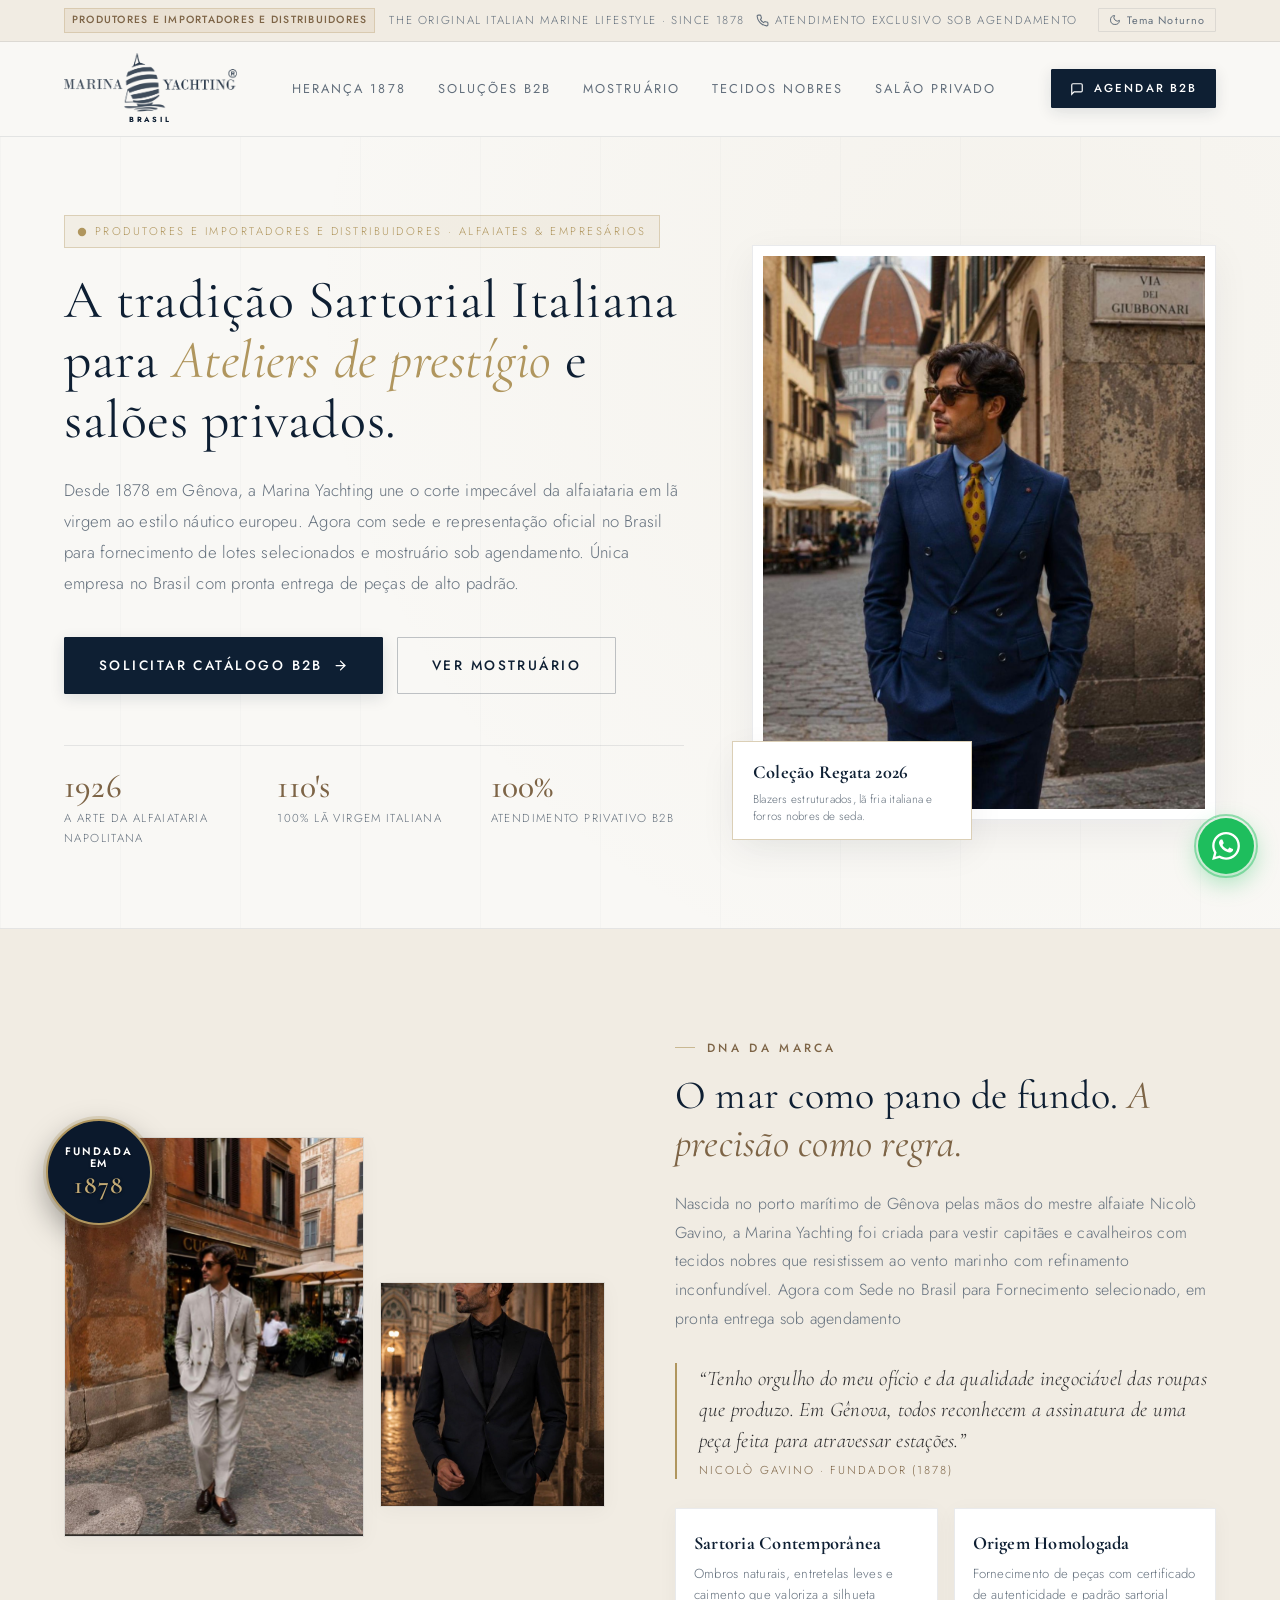
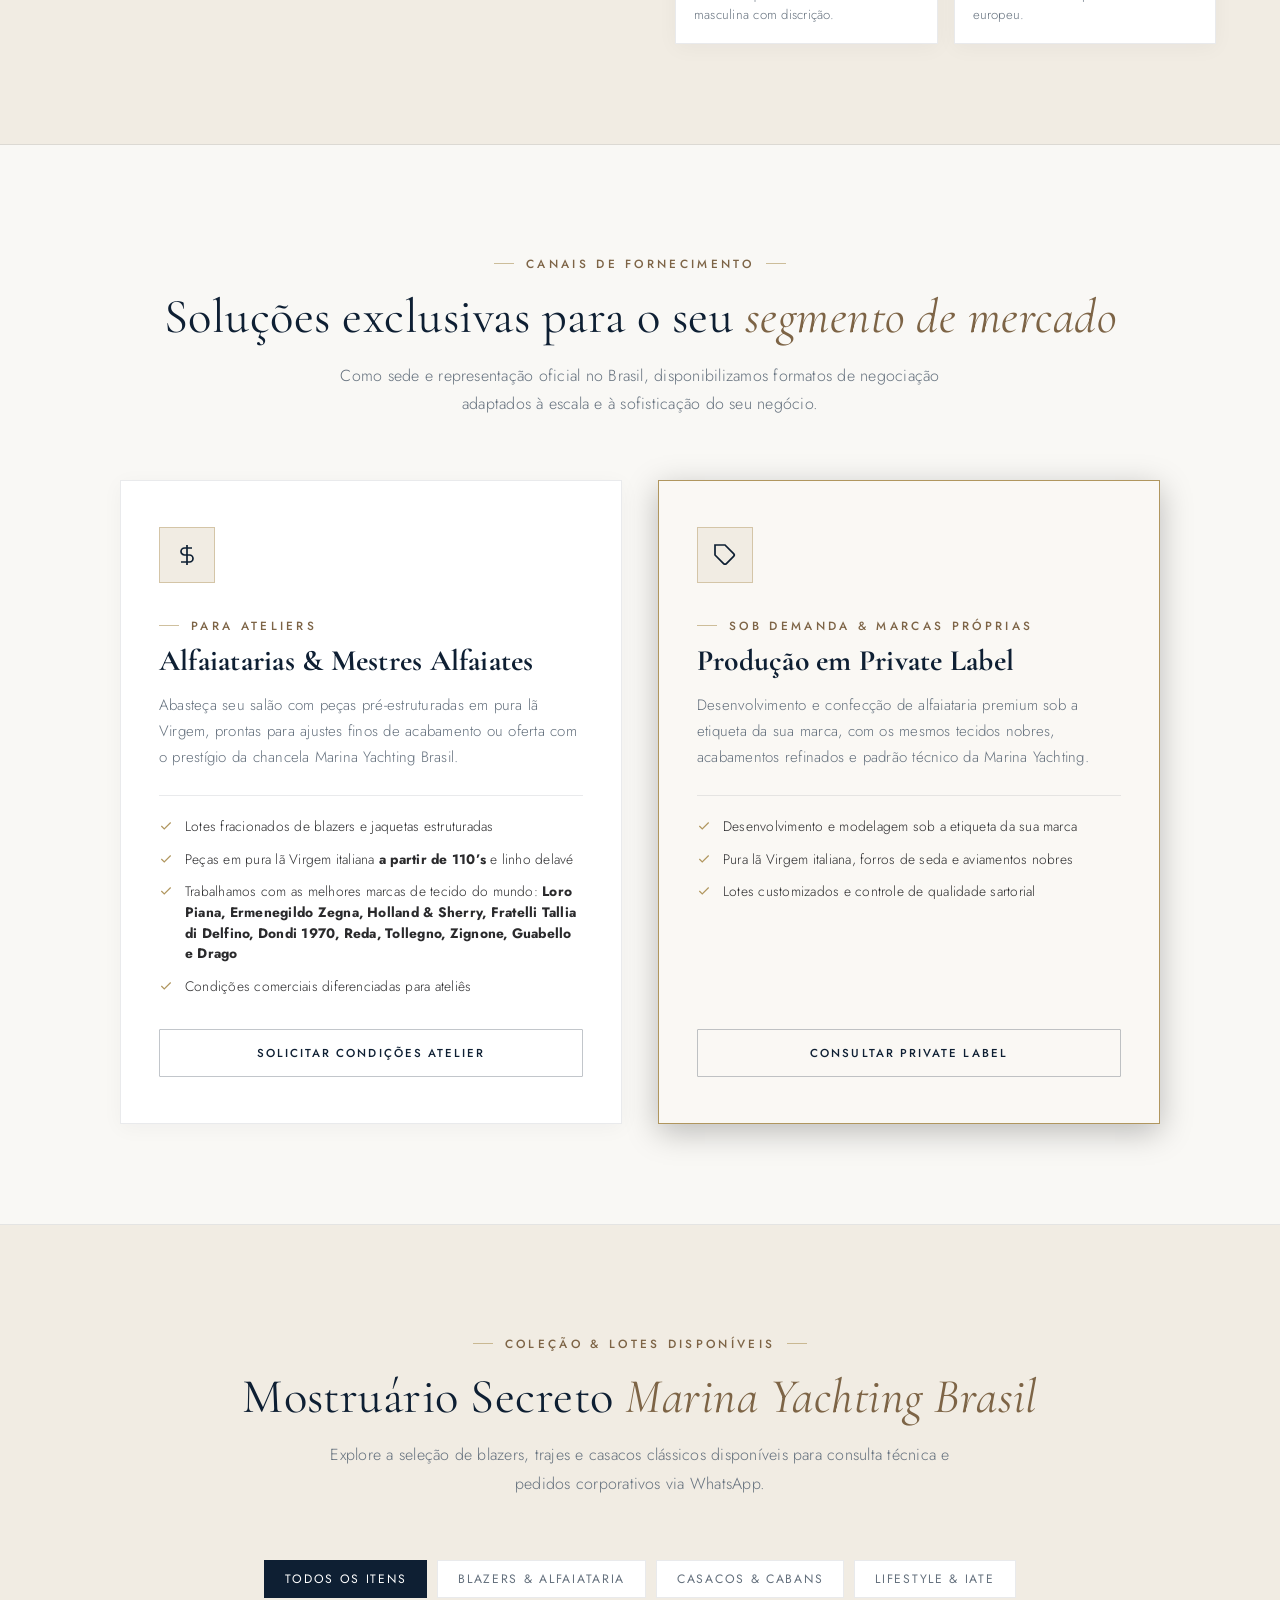
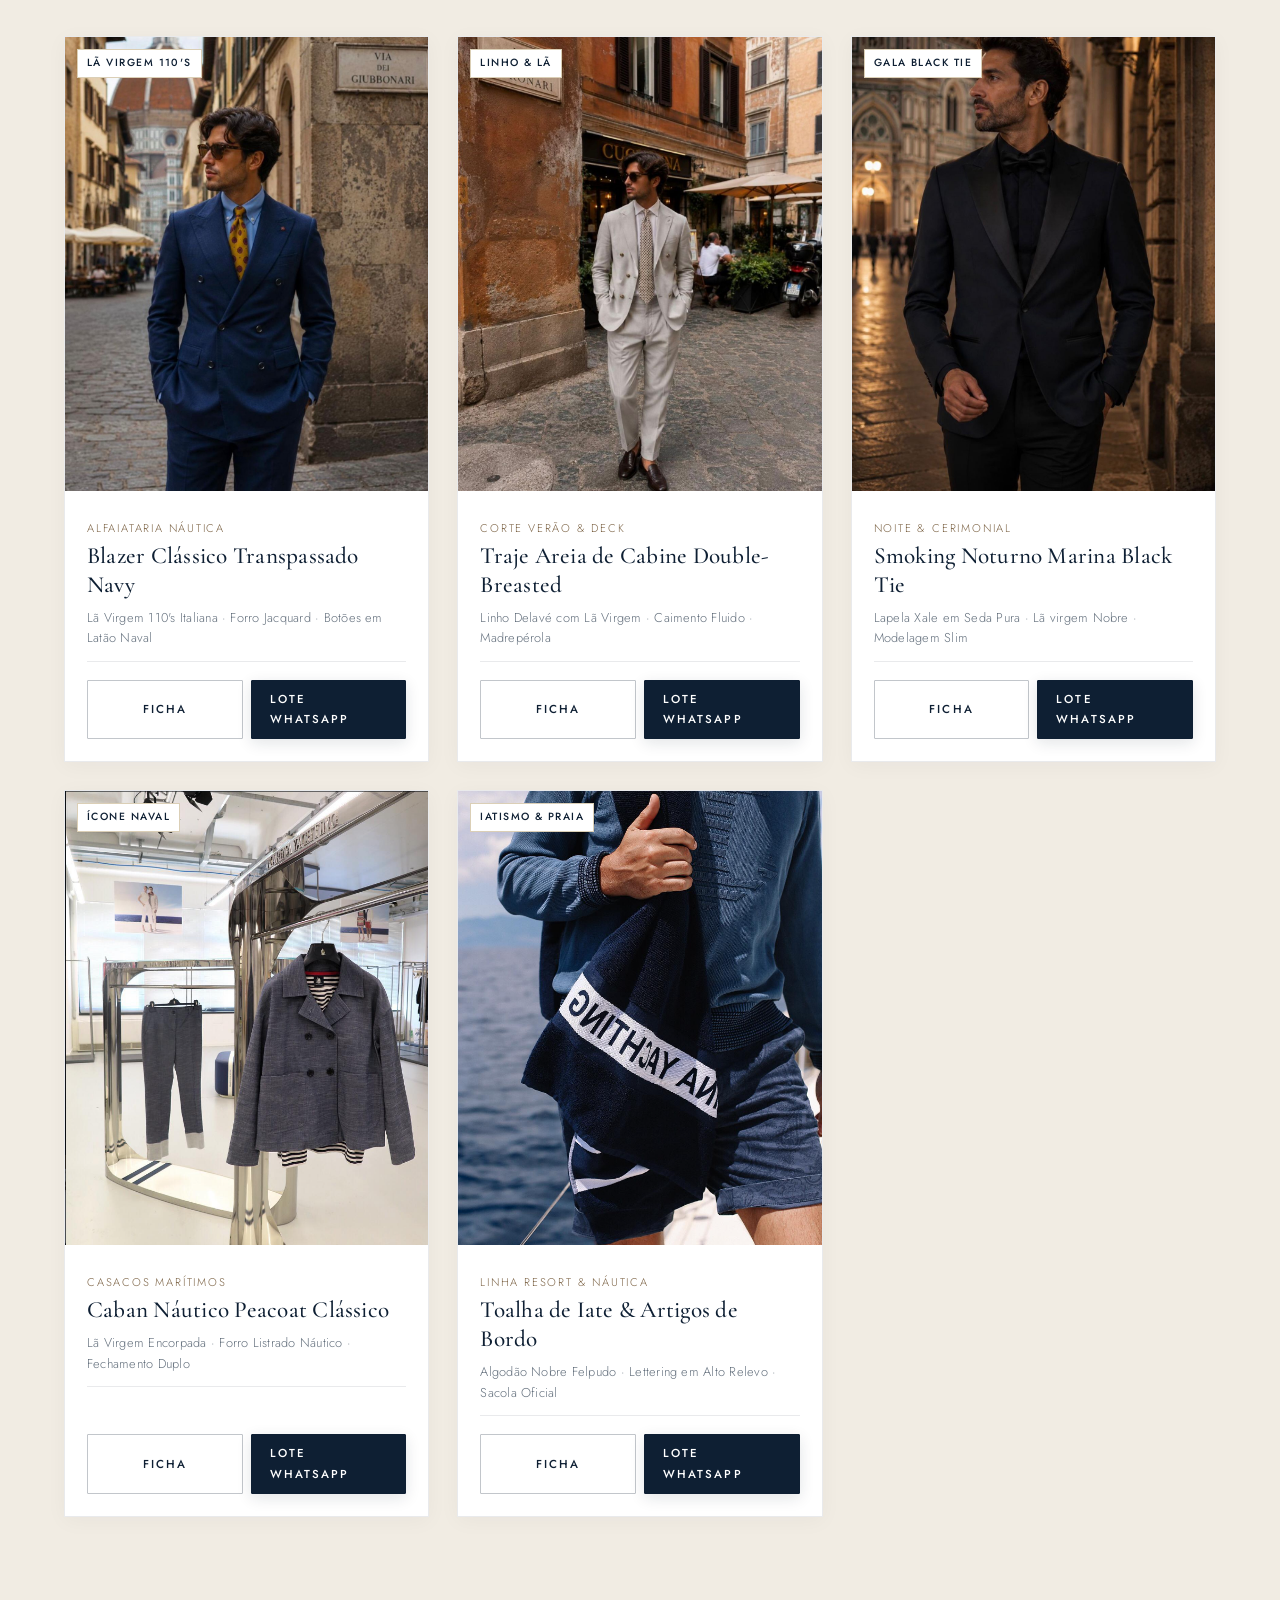
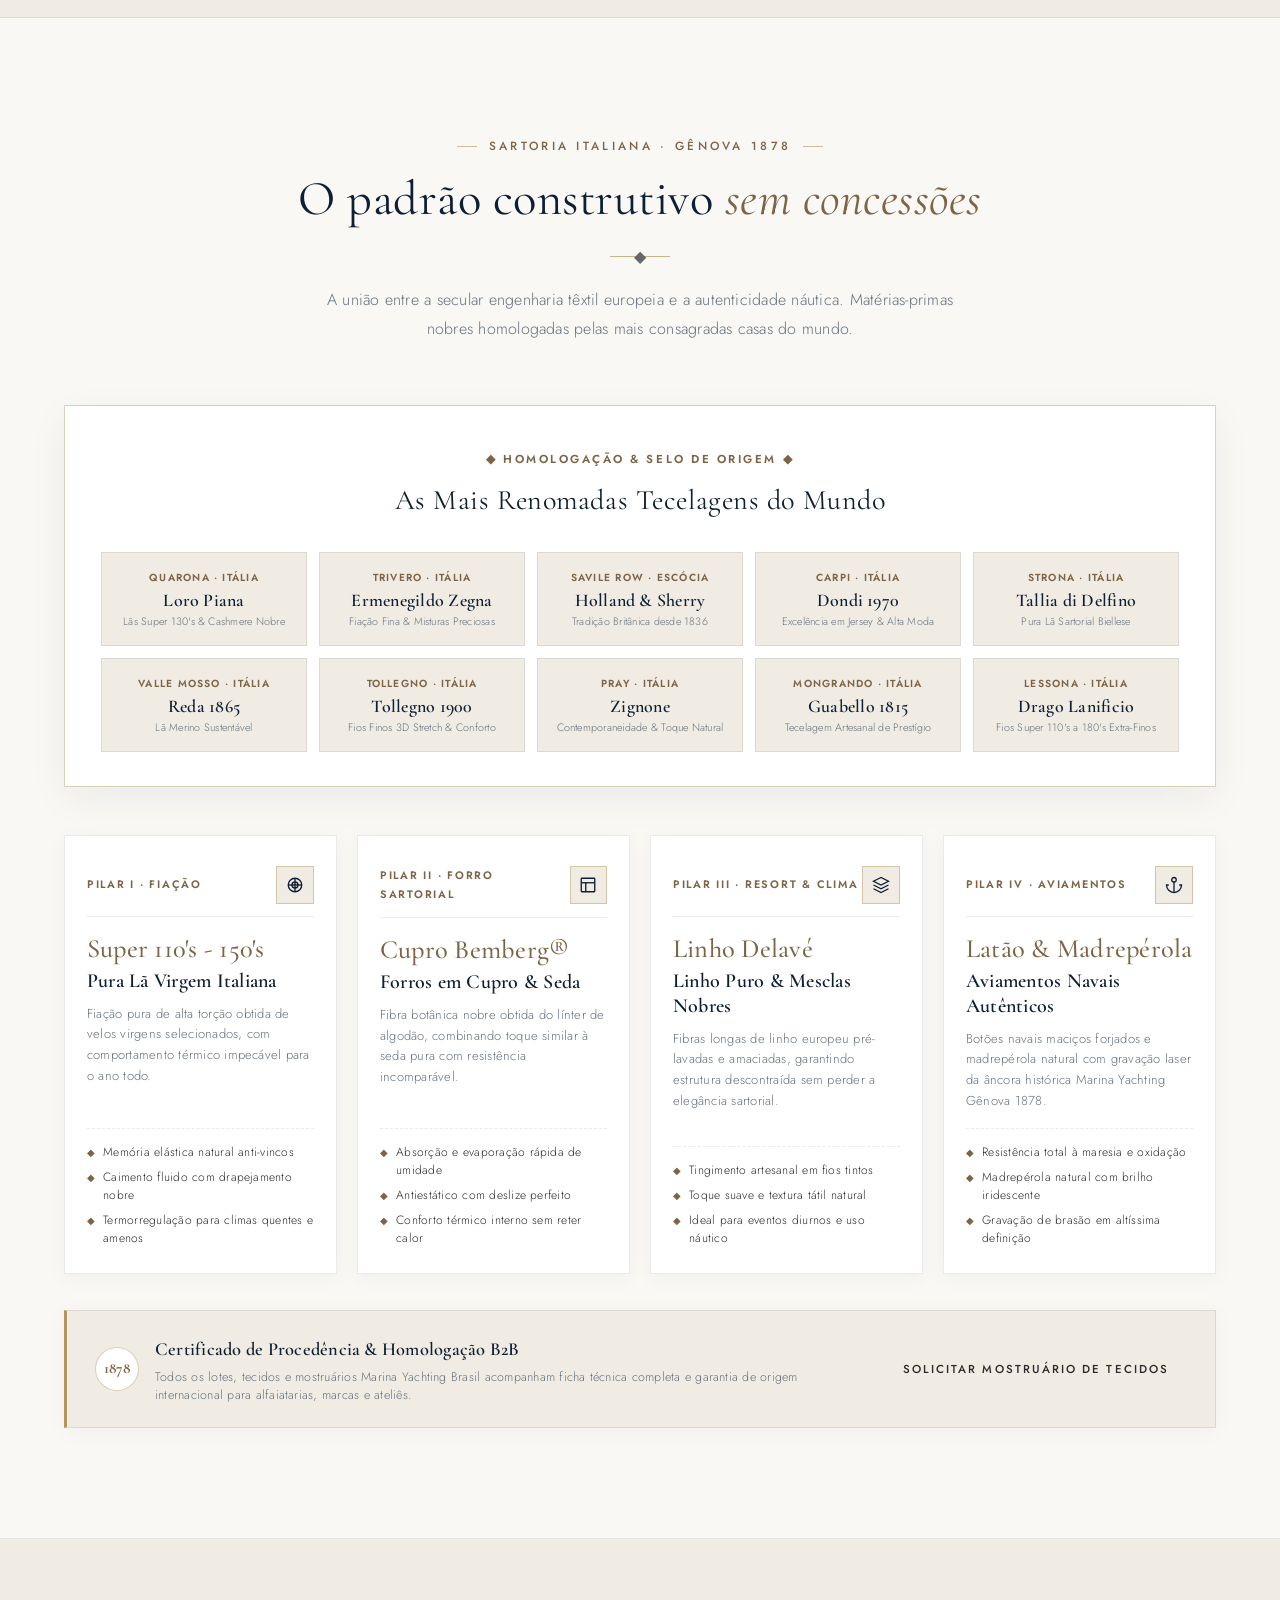
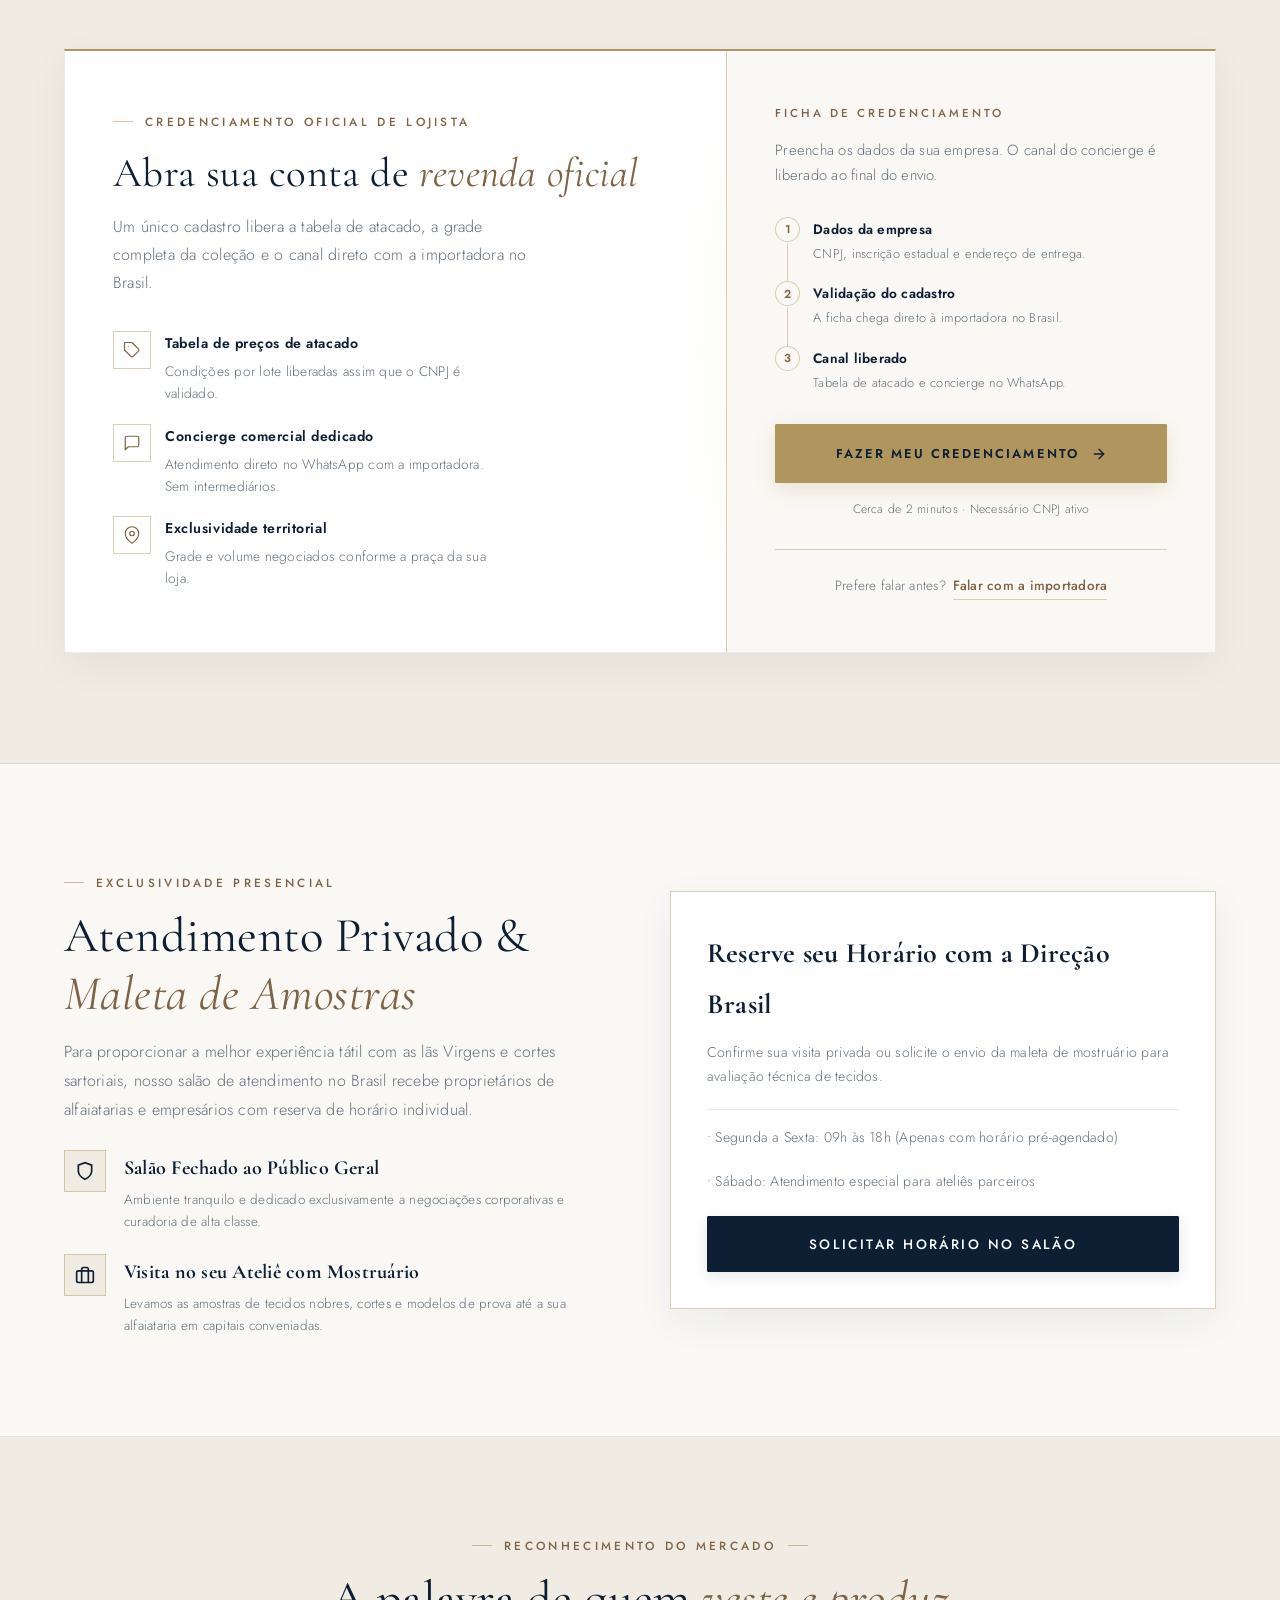
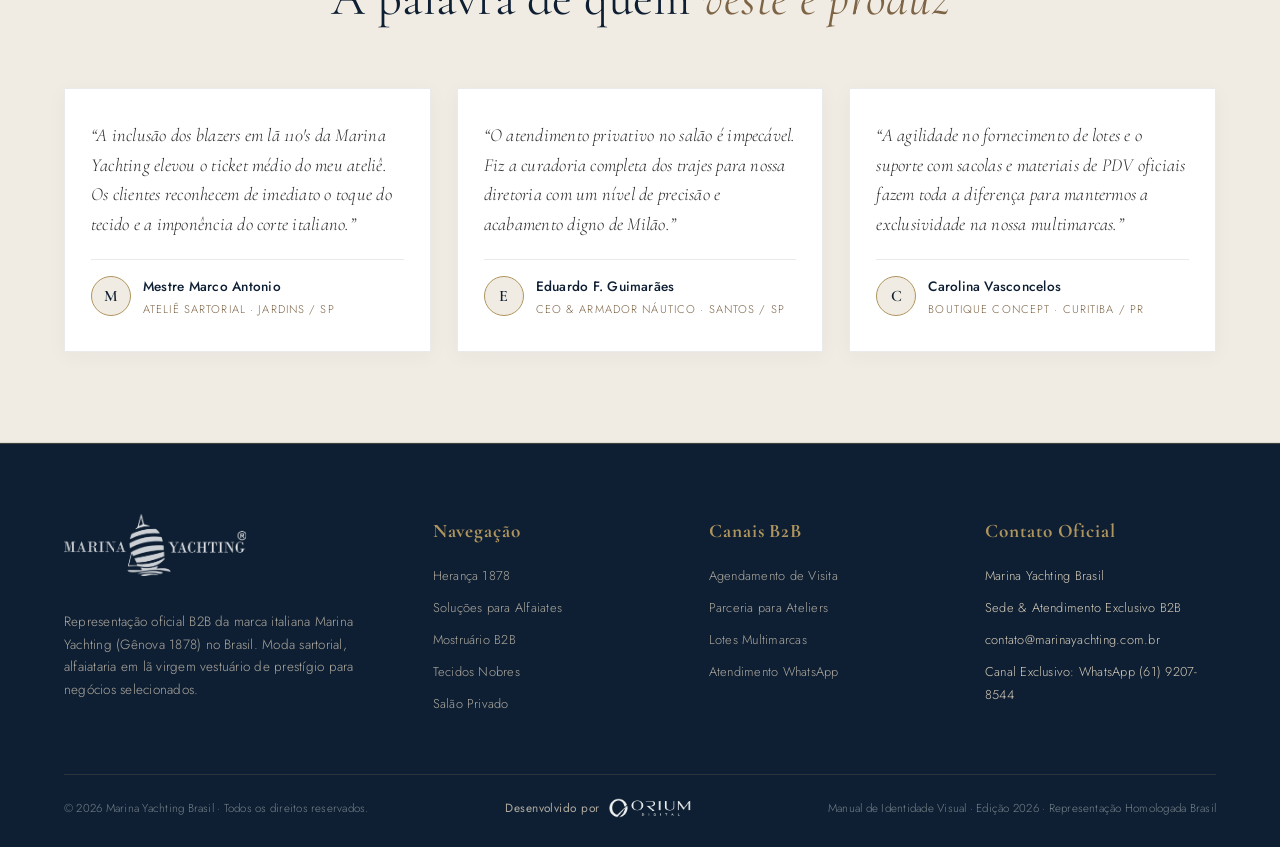
==== commit 53e53e32: "feat(home): substituir formulario Concierge por chamada para /cadastro A pagina /cadastro nao era al" ====
--- a/index.html
+++ b/index.html
@@ -709,133 +709,110 @@
     </div>
   </section>
   <!-- ======================================================================
-       8. CONCIERGE & ROTEADOR INTELIGENTE DE WHATSAPP B2B
-       ====================================================================== -->
-  <section class="section-concierge" id="concierge">
-    <div class="container container-narrow">
-
-      <div class="concierge-wrapper">
-
-        <div class="concierge-intro">
-          <span class="eyebrow">Atendimento Privado B2B Brasil</span>
-          <h2 class="section-title">Conecte-se com a <span>Representação Oficial
-              Brasil</span></h2>
-          <p class="text-muted">
-            Selecione seu perfil e objetivo abaixo para abrir uma conversa direta no WhatsApp já personalizada para o
-            seu atendimento.
+       8. CREDENCIAMENTO OFICIAL — CHAMADA PARA A PÁGINA /cadastro
+       ====================================================================== -->
+  <section class="section-credenciamento" id="concierge">
+    <div class="container">
+      <div class="cred-panel">
+
+        <div class="cred-content">
+          <span class="eyebrow no-after">Credenciamento Oficial de Lojista</span>
+          <h2 class="cred-title">Abra sua conta de <em>revenda oficial</em></h2>
+          <p class="cred-lead">
+            Um único cadastro libera a tabela de atacado, a grade completa da coleção e o canal
+            direto com a importadora no Brasil.
           </p>
-          <div class="gold-divider"></div>
-        </div>
-
-        <form id="concierge-form" class="concierge-form">
-
-          <!-- Seleção de Perfil -->
-          <div class="form-group-role">
-            <label class="form-label">1. Identifique o seu perfil:</label>
-            <div class="role-options-grid">
-
-              <label class="role-option">
-                <input type="radio" name="user_role" value="Proprietário de Alfaiataria / Ateliê" checked>
-                <div class="role-option-box">
-                  <svg width="22" height="22" viewBox="0 0 24 24" fill="none" stroke="currentColor" stroke-width="1.8">
-                    <path d="M12 2v20M17 5H9.5a3.5 3.5 0 0 0 0 7h5a3.5 3.5 0 0 1 0 7H6"></path>
-                  </svg>
-                  <span>Alfaiate / Ateliê</span>
-                  <small>Lotes & Parcerias</small>
-                </div>
-              </label>
-
-              <label class="role-option">
-                <input type="radio" name="user_role" value="Marca Própria / Private Label">
-                <div class="role-option-box">
-                  <svg width="22" height="22" viewBox="0 0 24 24" fill="none" stroke="currentColor" stroke-width="1.8">
-                    <path d="M20.59 13.41l-7.17 7.17a2 2 0 0 1-2.83 0L2 12V2h10l8.59 8.59a2 2 0 0 1 0 2.82z"></path>
-                    <line x1="7" y1="7" x2="7.01" y2="7"></line>
-                  </svg>
-                  <span>Private Label</span>
-                  <small>Marca Própria</small>
-                </div>
-              </label>
-
-              <label class="role-option">
-                <input type="radio" name="user_role" value="Lojista / Boutique Multimarcas">
-                <div class="role-option-box">
-                  <svg width="22" height="22" viewBox="0 0 24 24" fill="none" stroke="currentColor" stroke-width="1.8">
-                    <path d="M6 2L3 6v14a2 2 0 0 0 2 2h14a2 2 0 0 0 2-2V6l-3-4z"></path>
-                    <line x1="3" y1="6" x2="21" y2="6"></line>
-                    <path d="M16 10a4 4 0 0 1-8 0"></path>
-                  </svg>
-                  <span>Lojista Premium</span>
-                  <small>Grade & Multimarcas</small>
-                </div>
-              </label>
-
-            </div>
-          </div>
-
-          <!-- Campos de Dados -->
-          <div class="form-row-dual">
-            <div>
-              <label for="client_name" class="form-label">Seu Nome / Titular:</label>
-              <input type="text" id="client_name" class="input-field" placeholder="Ex: Roberto Silveira" required>
-            </div>
-            <div>
-              <label for="client_company" class="form-label">Alfaiataria ou Empresa:</label>
-              <input type="text" id="client_company" class="input-field"
-                placeholder="Ex: Sartoria Silveira / Marca de Moda">
-            </div>
-          </div>
-
-          <div class="form-row-dual">
-            <div>
-              <label for="client_city" class="form-label">Cidade / Estado:</label>
-              <input type="text" id="client_city" class="input-field" placeholder="Ex: São Paulo, SP">
-            </div>
-            <div>
-              <label for="client_intent" class="form-label">Principal Interesse:</label>
-              <select id="client_intent" class="select-field">
-                <option value="Consultar projeto de Produção em Private Label">Produção em Private Label (Marca Própria)
-                </option>
-                <option value="Solicitar catálogo de lotes para ateliê">Consultar lotes para alfaiataria</option>
-                <option value="Agendar apresentação de mostruário presencial">Agendar visita / Mostruário presencial
-                </option>
-                <option value="Consultar condições para revenda em Boutique Multimarcas">Condições para boutique
-                  multimarcas</option>
-              </select>
-            </div>
-          </div>
-
-          <!-- Prévia da Mensagem Gerada -->
-          <div class="concierge-preview-card">
-            <div class="concierge-preview-title">
-              <svg width="14" height="14" viewBox="0 0 24 24" fill="none" stroke="currentColor" stroke-width="2">
-                <path d="M21 15a2 2 0 0 1-2 2H7l-4 4V5a2 2 0 0 1 2-2h14a2 2 0 0 1 2 2z"></path>
-              </svg>
-              <span>Prévia da mensagem que será enviada no WhatsApp:</span>
-            </div>
-            <p id="concierge-preview-text" class="concierge-preview-text">
-              "Olá! Gostaria de falar com a representação oficial da Marina Yachting Brasil..."
-            </p>
-          </div>
-
-          <!-- Botão de Envio WhatsApp -->
-          <div class="concierge-submit-wrap">
-            <button type="submit" class="btn btn-whatsapp btn-lg" style="width: 100%; max-width: 480px;">
-              <svg width="18" height="18" viewBox="0 0 24 24" fill="currentColor">
-                <path
-                  d="M.057 24l1.687-6.163c-1.041-1.804-1.588-3.849-1.587-5.946.003-6.556 5.338-11.891 11.893-11.891 3.181.001 6.167 1.24 8.413 3.488 2.245 2.248 3.481 5.236 3.48 8.414-.003 6.557-5.338 11.892-11.893 11.892-1.99-.001-3.951-.5-5.688-1.448l-6.305 1.654zm6.597-3.807c1.676.995 3.276 1.591 5.392 1.592 5.448 0 9.886-4.434 9.889-9.885.002-5.462-4.415-9.89-9.881-9.892-5.452 0-9.887 4.434-9.889 9.884-.001 2.225.651 3.891 1.746 5.634l-.999 3.648 3.742-.981zm11.387-5.464c-.074-.124-.272-.198-.57-.347-.297-.149-1.758-.868-2.031-.967-.272-.099-.47-.149-.669.149-.198.297-.768.967-.941 1.165-.173.198-.347.223-.644.074-.297-.149-1.255-.462-2.39-1.475-.883-.788-1.48-1.761-1.653-2.059-.173-.297-.018-.458.13-.606.134-.133.297-.347.446-.521.151-.172.2-.296.3-.495.099-.198.05-.372-.025-.521-.075-.148-.669-1.611-.916-2.206-.242-.579-.487-.501-.669-.51l-.57-.01c-.198 0-.52.074-.792.372s-1.04 1.016-1.04 2.479 1.065 2.876 1.213 3.074c.149.198 2.095 3.2 5.076 4.487.709.306 1.263.489 1.694.626.712.226 1.36.194 1.872.118.571-.085 1.758-.719 2.006-1.413.248-.695.248-1.29.173-1.414z" />
-              </svg>
-              <span>Iniciar Conversa com a Representação</span>
-            </button>
-            <p class="concierge-direct-direct">
-              Atendimento ágil direto no aplicativo. Sem intermediários ou robôs genéricos.
-            </p>
-          </div>
-
-        </form>
-
-      </div>
-
+
+          <ul class="cred-list">
+            <li>
+              <span class="cred-list-icon">
+                <svg width="18" height="18" viewBox="0 0 24 24" fill="none" stroke="currentColor"
+                  stroke-width="1.6" stroke-linecap="round" stroke-linejoin="round">
+                  <path d="M20.59 13.41l-7.17 7.17a2 2 0 0 1-2.83 0L2 12V2h10l8.59 8.59a2 2 0 0 1 0 2.82z"></path>
+                  <line x1="7" y1="7" x2="7.01" y2="7"></line>
+                </svg>
+              </span>
+              <div>
+                <h3>Tabela de preços de atacado</h3>
+                <p>Condições por lote liberadas assim que o CNPJ é validado.</p>
+              </div>
+            </li>
+            <li>
+              <span class="cred-list-icon">
+                <svg width="18" height="18" viewBox="0 0 24 24" fill="none" stroke="currentColor"
+                  stroke-width="1.6" stroke-linecap="round" stroke-linejoin="round">
+                  <path d="M21 15a2 2 0 0 1-2 2H7l-4 4V5a2 2 0 0 1 2-2h14a2 2 0 0 1 2 2z"></path>
+                </svg>
+              </span>
+              <div>
+                <h3>Concierge comercial dedicado</h3>
+                <p>Atendimento direto no WhatsApp com a importadora. Sem intermediários.</p>
+              </div>
+            </li>
+            <li>
+              <span class="cred-list-icon">
+                <svg width="18" height="18" viewBox="0 0 24 24" fill="none" stroke="currentColor"
+                  stroke-width="1.6" stroke-linecap="round" stroke-linejoin="round">
+                  <path d="M21 10c0 7-9 13-9 13s-9-6-9-13a9 9 0 0 1 18 0z"></path>
+                  <circle cx="12" cy="10" r="3"></circle>
+                </svg>
+              </span>
+              <div>
+                <h3>Exclusividade territorial</h3>
+                <p>Grade e volume negociados conforme a praça da sua loja.</p>
+              </div>
+            </li>
+          </ul>
+        </div>
+
+        <aside class="cred-action">
+          <span class="cred-action-label">Ficha de credenciamento</span>
+          <p class="cred-action-text">
+            Preencha os dados da sua empresa. O canal do concierge é liberado ao final do envio.
+          </p>
+
+          <ol class="cred-steps">
+            <li>
+              <span class="cred-step-num">1</span>
+              <div>
+                <strong>Dados da empresa</strong>
+                <span>CNPJ, inscrição estadual e endereço de entrega.</span>
+              </div>
+            </li>
+            <li>
+              <span class="cred-step-num">2</span>
+              <div>
+                <strong>Validação do cadastro</strong>
+                <span>A ficha chega direto à importadora no Brasil.</span>
+              </div>
+            </li>
+            <li>
+              <span class="cred-step-num">3</span>
+              <div>
+                <strong>Canal liberado</strong>
+                <span>Tabela de atacado e concierge no WhatsApp.</span>
+              </div>
+            </li>
+          </ol>
+
+          <a href="cadastro/" class="cred-btn" data-cta="credenciamento">
+            <span>Fazer meu credenciamento</span>
+            <svg width="16" height="16" viewBox="0 0 24 24" fill="none" stroke="currentColor"
+              stroke-width="2" stroke-linecap="round" stroke-linejoin="round" aria-hidden="true">
+              <line x1="5" y1="12" x2="19" y2="12"></line>
+              <polyline points="12 5 19 12 12 19"></polyline>
+            </svg>
+          </a>
+
+          <p class="cred-note">Cerca de 2 minutos &middot; Necess&aacute;rio CNPJ ativo</p>
+
+          <div class="cred-alt">
+            <span>Prefere falar antes?</span>
+            <a href="#" data-wa-type="cta">Falar com a importadora</a>
+          </div>
+        </aside>
+
+      </div>
     </div>
   </section>
 
--- a/css/style.css
+++ b/css/style.css
@@ -1437,180 +1437,329 @@
     grid-template-columns: 1fr;
   }
 }
-/* --- 11. CONCIERGE & ROTEADOR WHATSAPP B2B --- */
-.section-concierge {
+/* --- 11. CREDENCIAMENTO OFICIAL (CHAMADA PARA /cadastro) --- */
+.section-credenciamento {
   padding: 110px 0;
   background-color: var(--bg-alt);
   border-bottom: 1px solid var(--border-subtle);
-}
-
-.concierge-wrapper {
+  scroll-margin-top: 96px; /* Impede que o header fixo cubra o título ao vir de uma âncora */
+}
+
+/* Painel de conversão: acompanha o tema do site pelos tokens globais */
+.cred-panel {
+  --cred-ink: var(--text-title);
+  --cred-ink-soft: var(--text-muted);
+  --cred-hairline: var(--border-gold);
+
+  position: relative;
+  display: grid;
+  grid-template-columns: 1.15fr 0.85fr;
+  gap: 0;
   background: var(--bg-surface);
-  border: 1px solid var(--border-gold);
-  padding: 48px 40px;
+  border: 1px solid var(--border-subtle);
+  border-top: 2px solid var(--c-gold);
   box-shadow: var(--shadow-card);
+  overflow: hidden;
+}
+
+/* Brilho quente na diagonal do painel, sutil o bastante para não virar textura */
+.cred-panel::after {
+  content: '';
+  position: absolute;
+  top: -40%;
+  right: -10%;
+  width: 60%;
+  height: 180%;
+  background: radial-gradient(ellipse at center, rgba(176, 150, 94, 0.1), transparent 68%);
+  pointer-events: none;
+}
+
+.cred-content {
+  padding: 52px 48px;
   position: relative;
-}
-
-.concierge-intro {
-  text-align: center;
-  max-width: 680px;
-  margin: 0 auto 36px;
-}
-
-.concierge-intro .section-title {
-  font-size: 2.3rem;
-}
-
-.concierge-intro p.text-muted {
-  font-size: 0.95rem;
-}
-
-.concierge-form {
-  max-width: 780px;
-  margin: 0 auto;
+  z-index: 1;
+}
+
+.cred-content .eyebrow {
+  margin-bottom: 1.1rem;
+}
+
+.cred-title {
+  font-family: var(--ff-display);
+  font-size: clamp(2rem, 3.2vw, 2.9rem);
+  font-weight: 400;
+  line-height: 1.16;
+  letter-spacing: 0.01em;
+  color: var(--cred-ink);
+  text-wrap: balance;
+  margin-bottom: 1rem;
+}
+
+.cred-title em {
+  font-style: italic;
+  color: var(--text-gold);
+}
+
+.cred-lead {
+  font-size: 1rem;
+  line-height: 1.75;
+  color: var(--cred-ink-soft);
+  max-width: 46ch;
+  margin-bottom: 2.1rem;
+}
+
+.cred-list {
+  list-style: none;
   display: flex;
   flex-direction: column;
-  gap: 24px;
-}
-
-.form-group-role {
+  gap: 1.2rem;
+}
+
+.cred-list li {
+  display: flex;
+  align-items: flex-start;
+  gap: 14px;
+}
+
+.cred-list-icon {
+  flex-shrink: 0;
+  display: inline-flex;
+  align-items: center;
+  justify-content: center;
+  width: 38px;
+  height: 38px;
+  border: 1px solid var(--cred-hairline);
+  color: var(--text-gold);
+}
+
+.cred-list h3 {
+  font-family: var(--ff-sans);
+  font-size: 0.88rem;
+  font-weight: 600;
+  letter-spacing: 0.04em;
+  color: var(--cred-ink);
+  margin-bottom: 0.25rem;
+}
+
+.cred-list p {
+  font-size: 0.86rem;
+  line-height: 1.6;
+  color: var(--cred-ink-soft);
+  max-width: 42ch;
+}
+
+/* Coluna de ação: separada por um fio de ouro, não por um card aninhado */
+.cred-action {
+  position: relative;
+  z-index: 1;
   display: flex;
   flex-direction: column;
-  gap: 10px;
-}
-
-.form-label {
-  font-size: 0.78rem;
+  justify-content: center;
+  padding: 52px 48px;
+  background: var(--bg-card-alt);
+  border-left: 1px solid var(--cred-hairline);
+}
+
+.cred-action-label {
+  font-family: var(--ff-sans);
+  font-size: 0.72rem;
+  font-weight: 500;
+  text-transform: uppercase;
+  letter-spacing: 0.26em;
+  color: var(--text-gold);
+  margin-bottom: 0.9rem;
+}
+
+.cred-action-text {
+  font-size: 0.92rem;
+  line-height: 1.7;
+  color: var(--cred-ink-soft);
+  margin-bottom: 1.8rem;
+}
+
+.cred-steps {
+  list-style: none;
+  display: flex;
+  flex-direction: column;
+  gap: 0;
+  margin-bottom: 2rem;
+}
+
+.cred-steps li {
+  position: relative;
+  display: flex;
+  align-items: flex-start;
+  gap: 13px;
+  padding-bottom: 1.1rem;
+}
+
+.cred-steps li:last-child {
+  padding-bottom: 0;
+}
+
+/* Fio vertical ligando os passos, encerrado no último */
+.cred-steps li::before {
+  content: '';
+  position: absolute;
+  left: 12px;
+  top: 26px;
+  bottom: 0;
+  width: 1px;
+  background: var(--cred-hairline);
+}
+
+.cred-steps li:last-child::before {
+  display: none;
+}
+
+.cred-step-num {
+  position: relative;
+  z-index: 1;
+  flex-shrink: 0;
+  display: inline-flex;
+  align-items: center;
+  justify-content: center;
+  width: 25px;
+  height: 25px;
+  border-radius: 50%;
+  border: 1px solid var(--cred-hairline);
+  background: var(--bg-card-alt);
+  font-family: var(--ff-sans);
+  font-size: 0.72rem;
+  font-weight: 600;
+  color: var(--text-gold);
+}
+
+.cred-steps strong {
+  display: block;
+  font-family: var(--ff-sans);
+  font-size: 0.85rem;
+  font-weight: 600;
+  color: var(--cred-ink);
+  margin-bottom: 0.15rem;
+}
+
+.cred-steps span:not(.cred-step-num) {
+  display: block;
+  font-size: 0.8rem;
+  line-height: 1.55;
+  color: var(--cred-ink-soft);
+}
+
+.cred-btn {
+  display: inline-flex;
+  align-items: center;
+  justify-content: center;
+  gap: 12px;
+  width: 100%;
+  padding: 17px 26px;
+  font-family: var(--ff-sans);
+  font-size: 0.8rem;
+  font-weight: 600;
   letter-spacing: 0.16em;
   text-transform: uppercase;
+  text-align: center;
+  border-radius: 1px;
+  background: var(--c-gold);
+  border: 1px solid var(--c-gold);
+  color: var(--c-navy-deep); /* Navy sobre ouro: ~6.5:1, legível nos dois temas */
+  box-shadow: 0 6px 20px rgba(176, 150, 94, 0.22);
+  transition: background var(--transition-fast), border-color var(--transition-fast),
+    transform var(--transition-fast), box-shadow var(--transition-fast);
+}
+
+.cred-btn svg {
+  transition: transform var(--transition-fast);
+}
+
+.cred-btn:hover {
+  background: var(--c-gold-hover);
+  border-color: var(--c-gold-hover);
+  color: var(--c-white-sail);
+  transform: translateY(-2px);
+  box-shadow: 0 12px 30px rgba(176, 150, 94, 0.32);
+}
+
+.cred-btn:hover svg {
+  transform: translateX(4px);
+}
+
+.cred-btn:active {
+  transform: translateY(0);
+  box-shadow: 0 4px 14px rgba(176, 150, 94, 0.24);
+}
+
+.cred-btn:focus-visible {
+  outline: 2px solid var(--c-gold);
+  outline-offset: 3px;
+}
+
+.cred-note {
+  margin-top: 0.95rem;
+  font-size: 0.76rem;
+  letter-spacing: 0.02em;
+  color: var(--cred-ink-soft);
+  text-align: center;
+}
+
+.cred-alt {
+  margin-top: 1.8rem;
+  padding-top: 1.5rem;
+  border-top: 1px solid var(--cred-hairline);
+  display: flex;
+  flex-wrap: wrap;
+  align-items: baseline;
+  justify-content: center;
+  gap: 7px;
+  font-size: 0.84rem;
+  color: var(--cred-ink-soft);
+}
+
+.cred-alt a {
+  color: var(--text-gold);
+  font-weight: 500;
+  border-bottom: 1px solid var(--border-gold);
+  padding-bottom: 1px;
+  transition: color var(--transition-fast), border-color var(--transition-fast);
+}
+
+.cred-alt a:hover {
   color: var(--text-title);
-  font-weight: 500;
-}
-
-.role-options-grid {
-  display: grid;
-  grid-template-columns: repeat(3, 1fr);
-  gap: 12px;
-}
-
-.role-option {
-  position: relative;
-}
-
-.role-option input[type="radio"] {
-  position: absolute;
-  opacity: 0;
-  pointer-events: none;
-}
-
-.role-option-box {
-  display: flex;
-  flex-direction: column;
-  align-items: center;
-  text-align: center;
-  padding: 16px 10px;
-  background: var(--bg-body);
-  border: 1px solid var(--border-subtle);
-  cursor: pointer;
-  transition: all var(--transition-fast);
-}
-
-.role-option-box svg {
-  color: var(--c-navy-deep);
-  margin-bottom: 6px;
-}
-
-[data-theme="dark"] .role-option-box svg {
-  color: var(--c-gold);
-}
-
-.role-option-box span {
-  font-size: 0.8rem;
-  font-weight: 500;
-  color: var(--text-title);
-}
-
-.role-option-box small {
-  font-size: 0.68rem;
-  color: var(--text-muted);
-  margin-top: 2px;
-}
-
-.role-option input[type="radio"]:checked + .role-option-box {
-  background: var(--bg-surface);
-  border-color: var(--c-gold);
-  box-shadow: 0 0 14px rgba(176, 150, 94, 0.2);
-}
-
-.form-row-dual {
-  display: grid;
-  grid-template-columns: 1fr 1fr;
-  gap: 18px;
-}
-
-.input-field,
-.select-field,
-.textarea-field {
-  width: 100%;
-  background: var(--bg-body);
-  border: 1px solid var(--border-subtle);
-  padding: 13px 16px;
-  color: var(--text-title);
-  font-size: 0.88rem;
-  transition: all var(--transition-fast);
-}
-
-.input-field:focus,
-.select-field:focus,
-.textarea-field:focus {
-  border-color: var(--c-gold);
-  background: var(--bg-surface);
-  box-shadow: 0 0 10px rgba(176, 150, 94, 0.2);
-}
-
-.select-field option {
-  background: var(--bg-surface);
-  color: var(--text-title);
-}
-
-.concierge-preview-card {
-  background: var(--bg-body);
-  border: 1px dashed var(--border-gold);
-  padding: 16px 20px;
-}
-
-.concierge-preview-title {
-  font-size: 0.7rem;
-  letter-spacing: 0.14em;
-  text-transform: uppercase;
-  color: var(--text-gold);
-  margin-bottom: 6px;
-  display: flex;
-  align-items: center;
-  gap: 6px;
-  font-weight: 600;
-}
-
-.concierge-preview-text {
-  font-family: var(--ff-sans);
-  font-size: 0.92rem;
-  color: var(--text-main);
-  line-height: 1.6;
-  background: var(--bg-surface);
-  padding: 12px 16px;
-  border-left: 2px solid var(--c-gold);
-  border-radius: 1px;
-}
-
-.concierge-submit-wrap {
-  text-align: center;
-}
-
-.concierge-direct-direct {
-  margin-top: 12px;
-  font-size: 0.76rem;
-  color: var(--text-muted);
+  border-bottom-color: var(--text-title);
+}
+
+@media (max-width: 940px) {
+  .cred-panel {
+    grid-template-columns: 1fr;
+  }
+
+  .cred-action {
+    border-left: none;
+    border-top: 1px solid var(--cred-hairline);
+  }
+
+  .cred-panel::after {
+    display: none;
+  }
+
+  /* Empilhado, a coluna de ação herda a largura inteira: contém o alvo de clique */
+  .cred-action-text,
+  .cred-steps,
+  .cred-btn,
+  .cred-note,
+  .cred-alt {
+    max-width: 470px;
+  }
+}
+
+@media (max-width: 560px) {
+  .cred-action-text,
+  .cred-steps,
+  .cred-btn,
+  .cred-note,
+  .cred-alt {
+    max-width: none;
+  }
 }
 
 /* --- 12. SALÃO PRIVADO & VISITAS --- */
@@ -2358,23 +2507,27 @@
     padding: 22px 18px;
   }
 
-  /* Form Concierge Mobile */
-  .section-concierge {
-    padding: 48px 0;
-  }
-
-  .concierge-form {
-    padding: 22px 16px;
-  }
-
-  .role-options-grid {
-    grid-template-columns: 1fr;
-    gap: 10px;
-  }
-
-  .form-row-dual {
-    grid-template-columns: 1fr;
-    gap: 14px;
+  /* Credenciamento Mobile */
+  .section-credenciamento {
+    padding: 56px 0;
+  }
+
+  .cred-content,
+  .cred-action {
+    padding: 34px 22px;
+  }
+
+  .cred-lead {
+    margin-bottom: 1.8rem;
+  }
+
+  .cred-list {
+    gap: 1.15rem;
+  }
+
+  .cred-btn {
+    padding: 16px 20px;
+    letter-spacing: 0.1em;
   }
 
   .input-field,
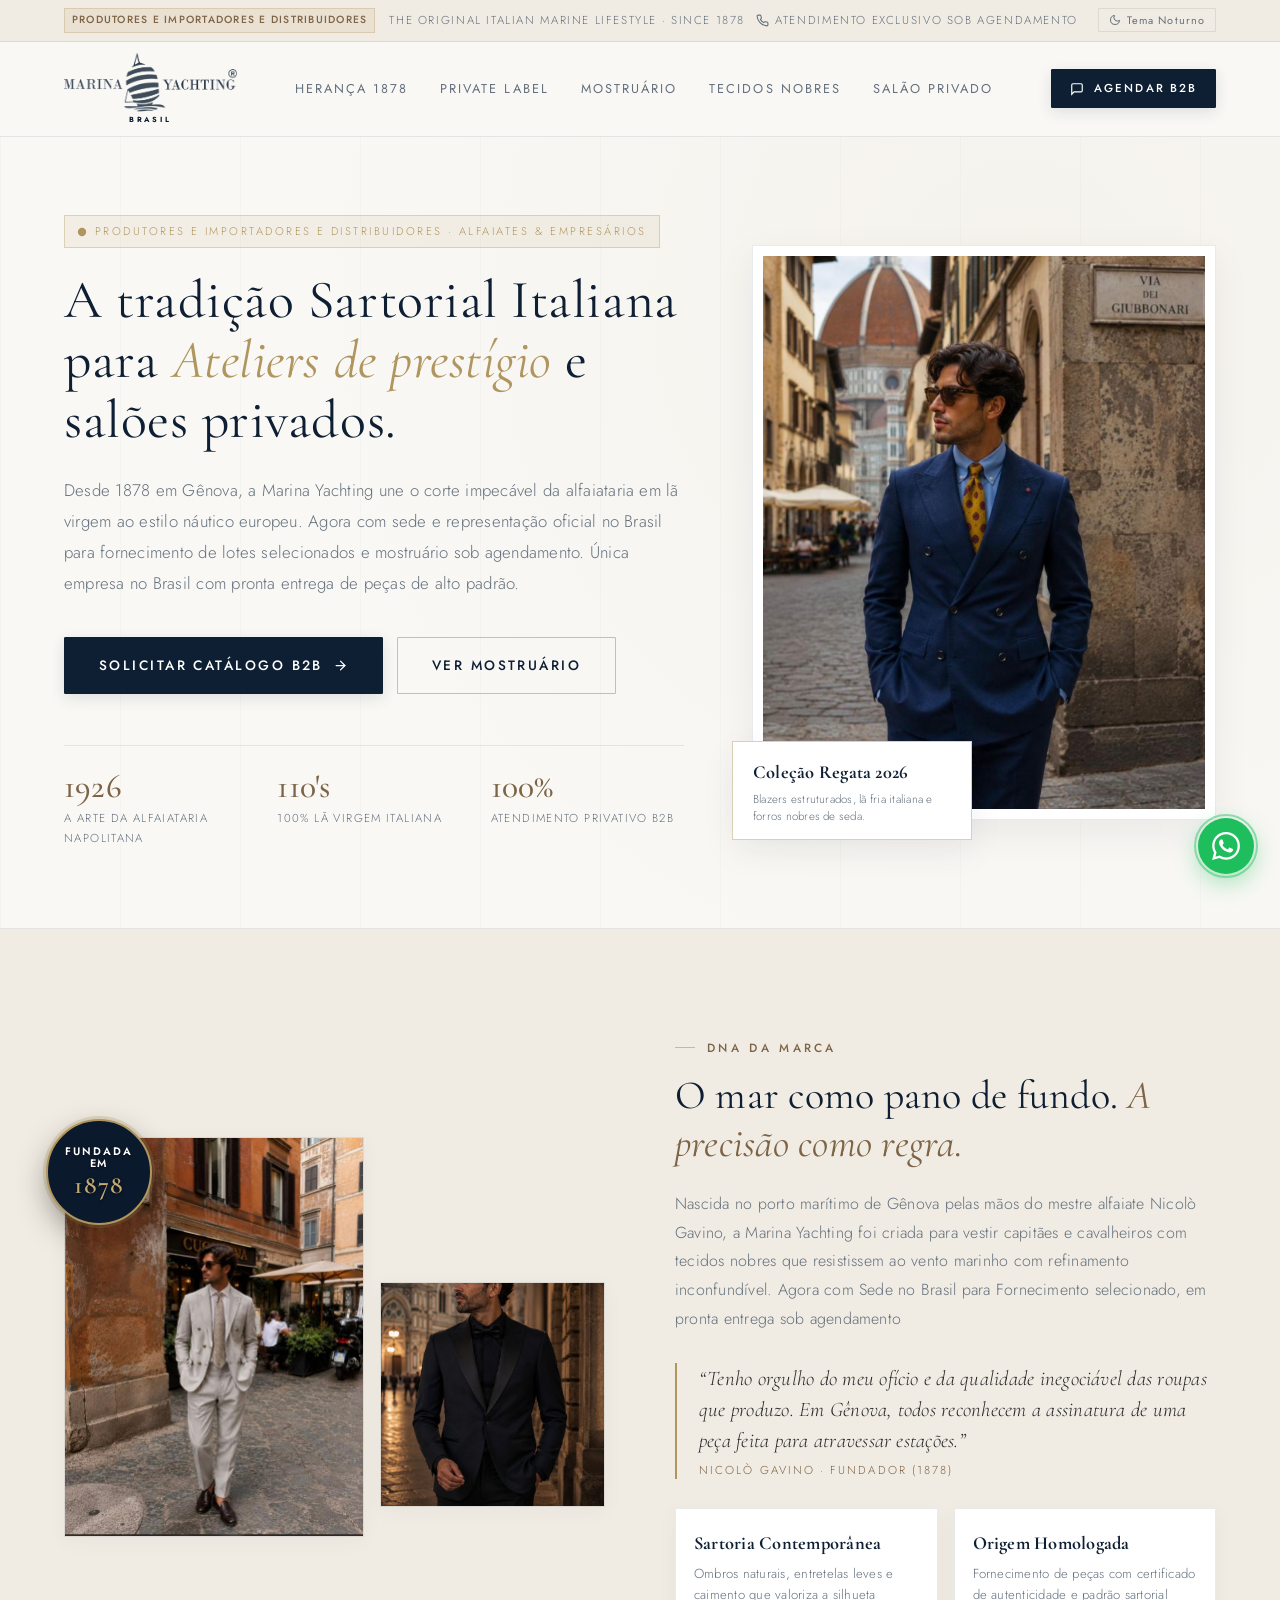
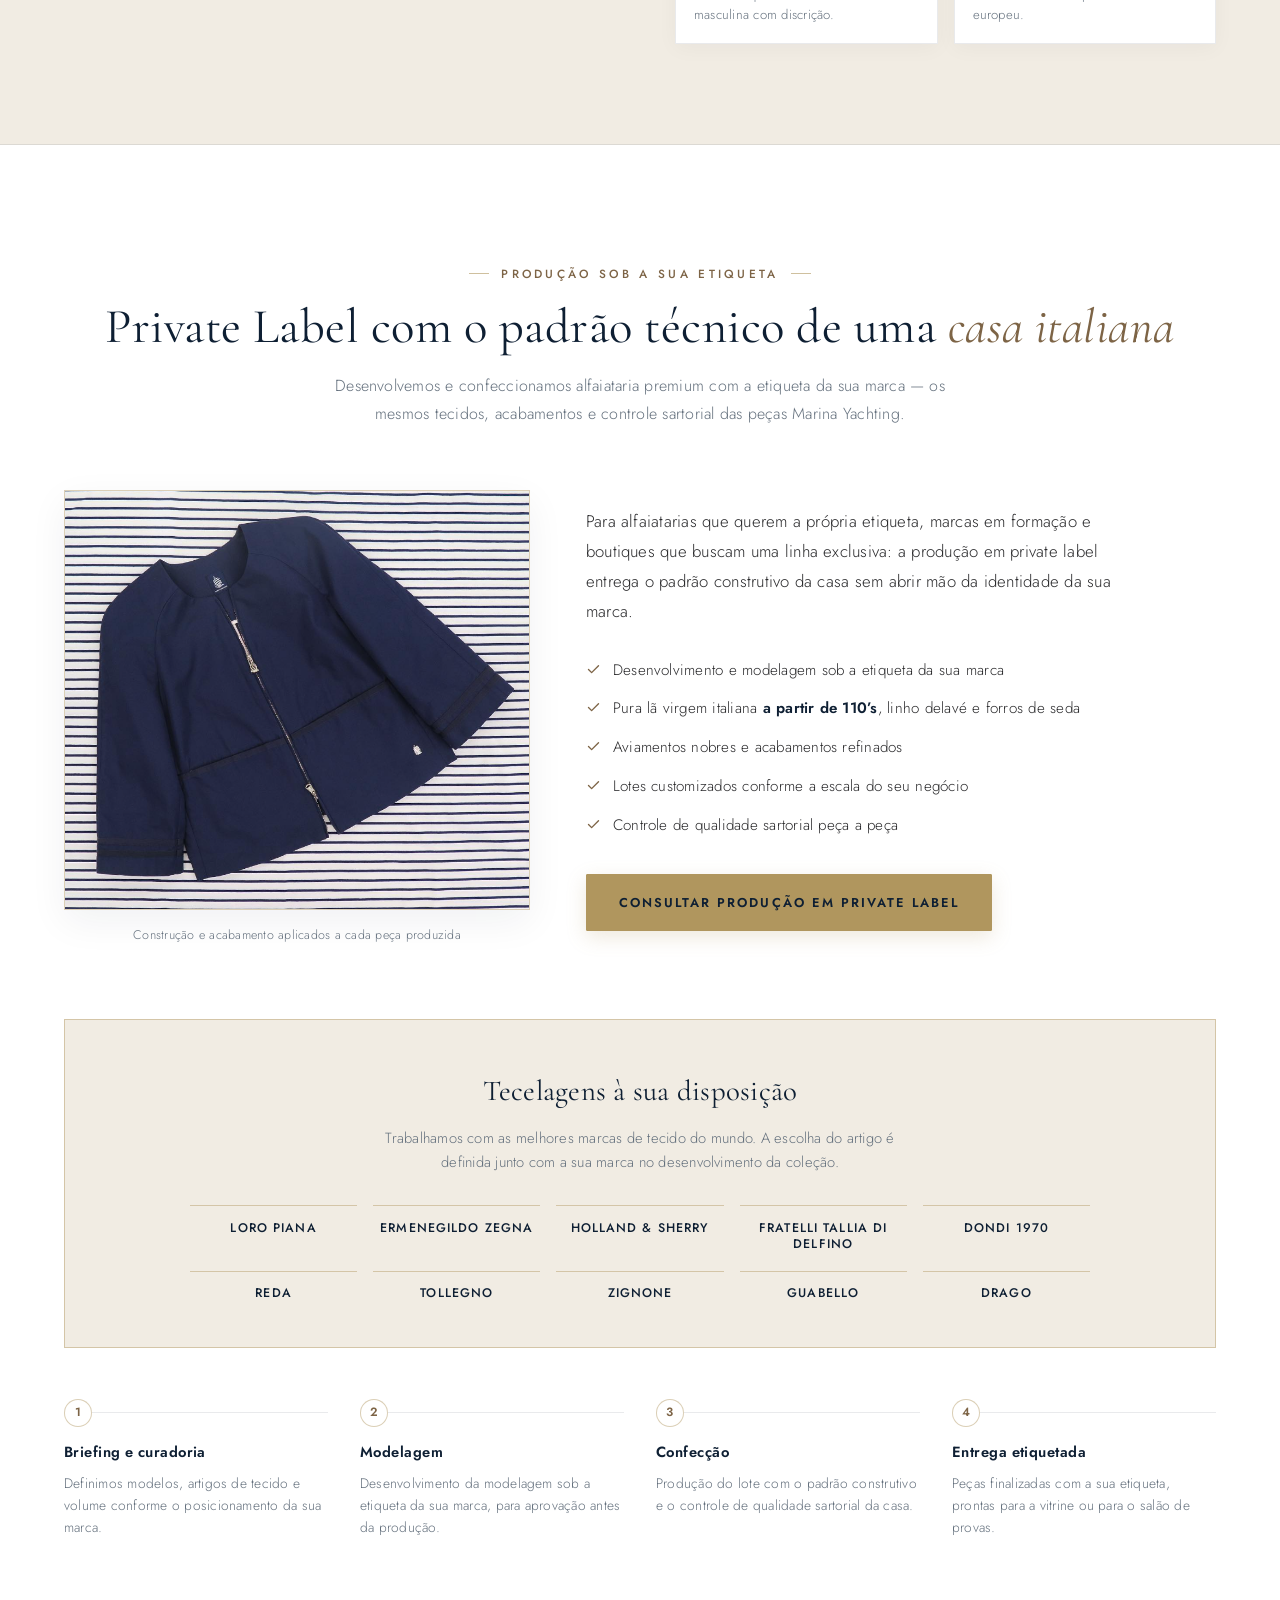
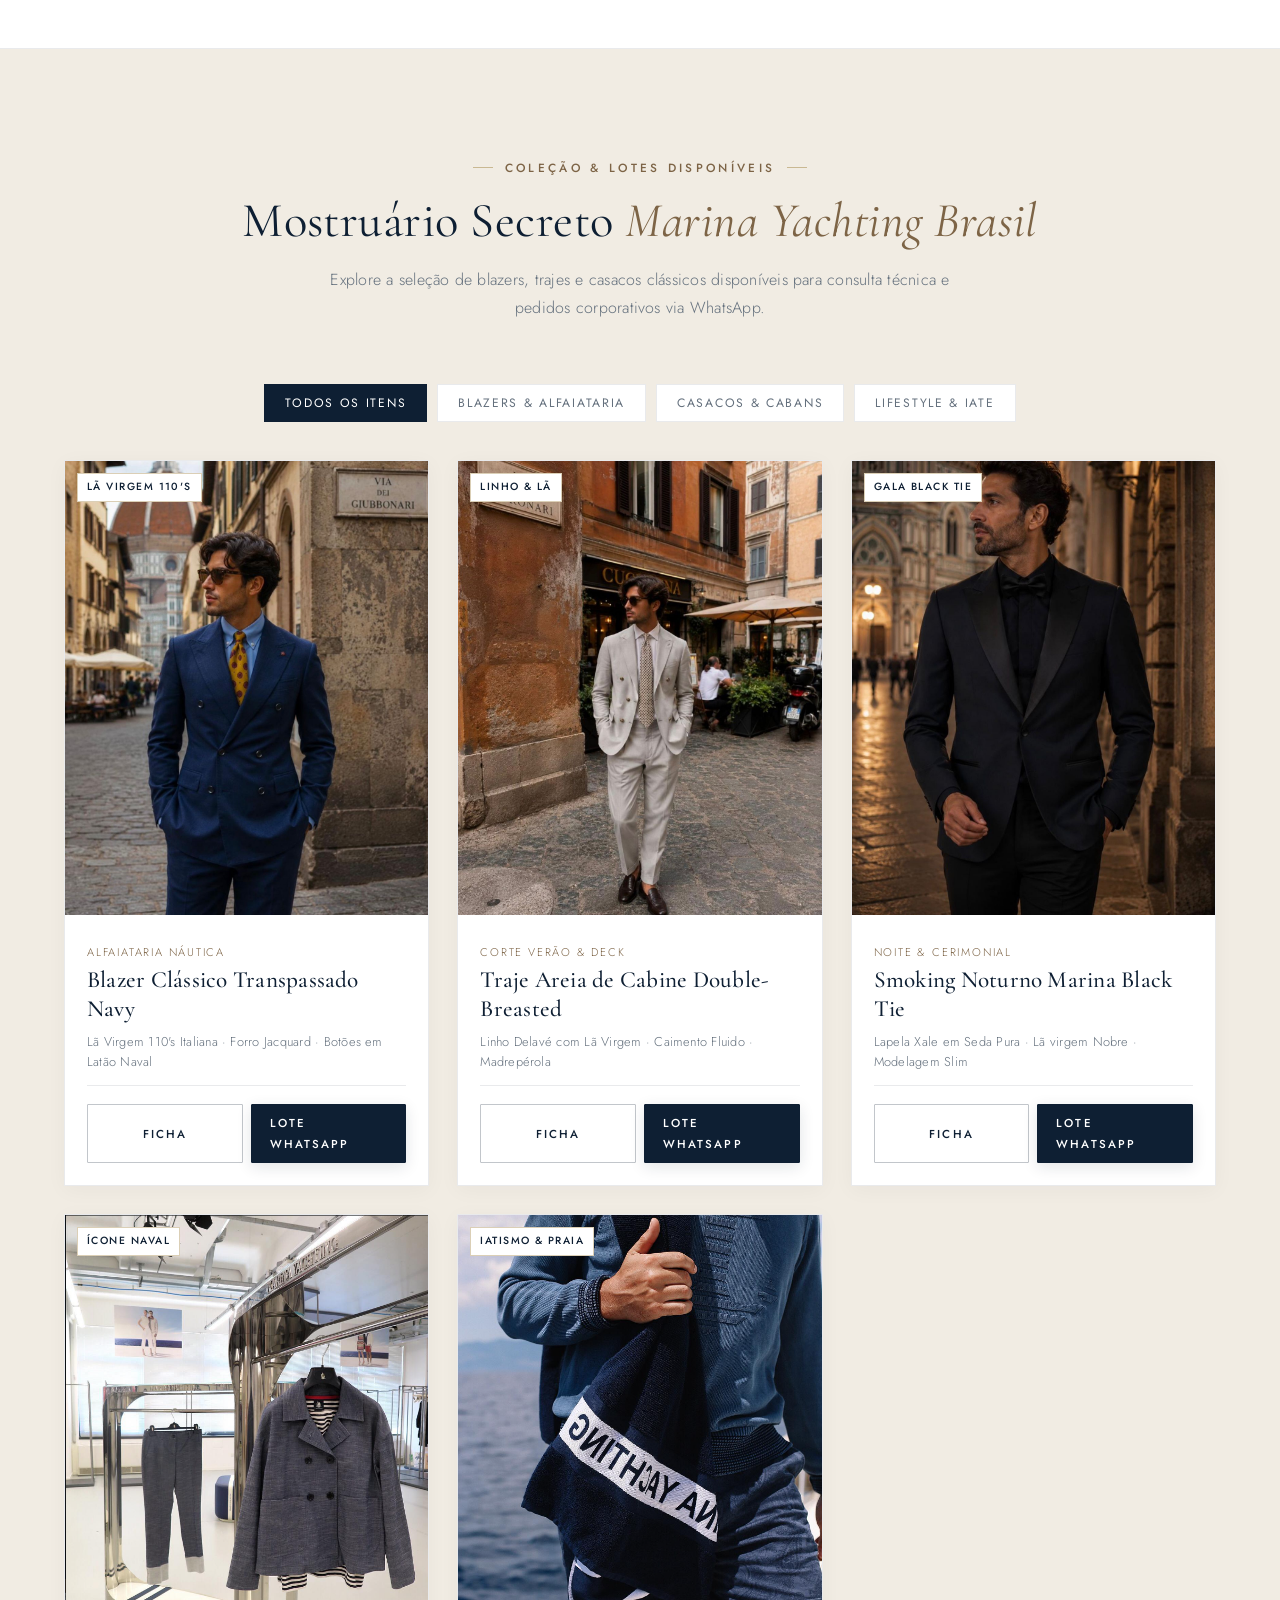
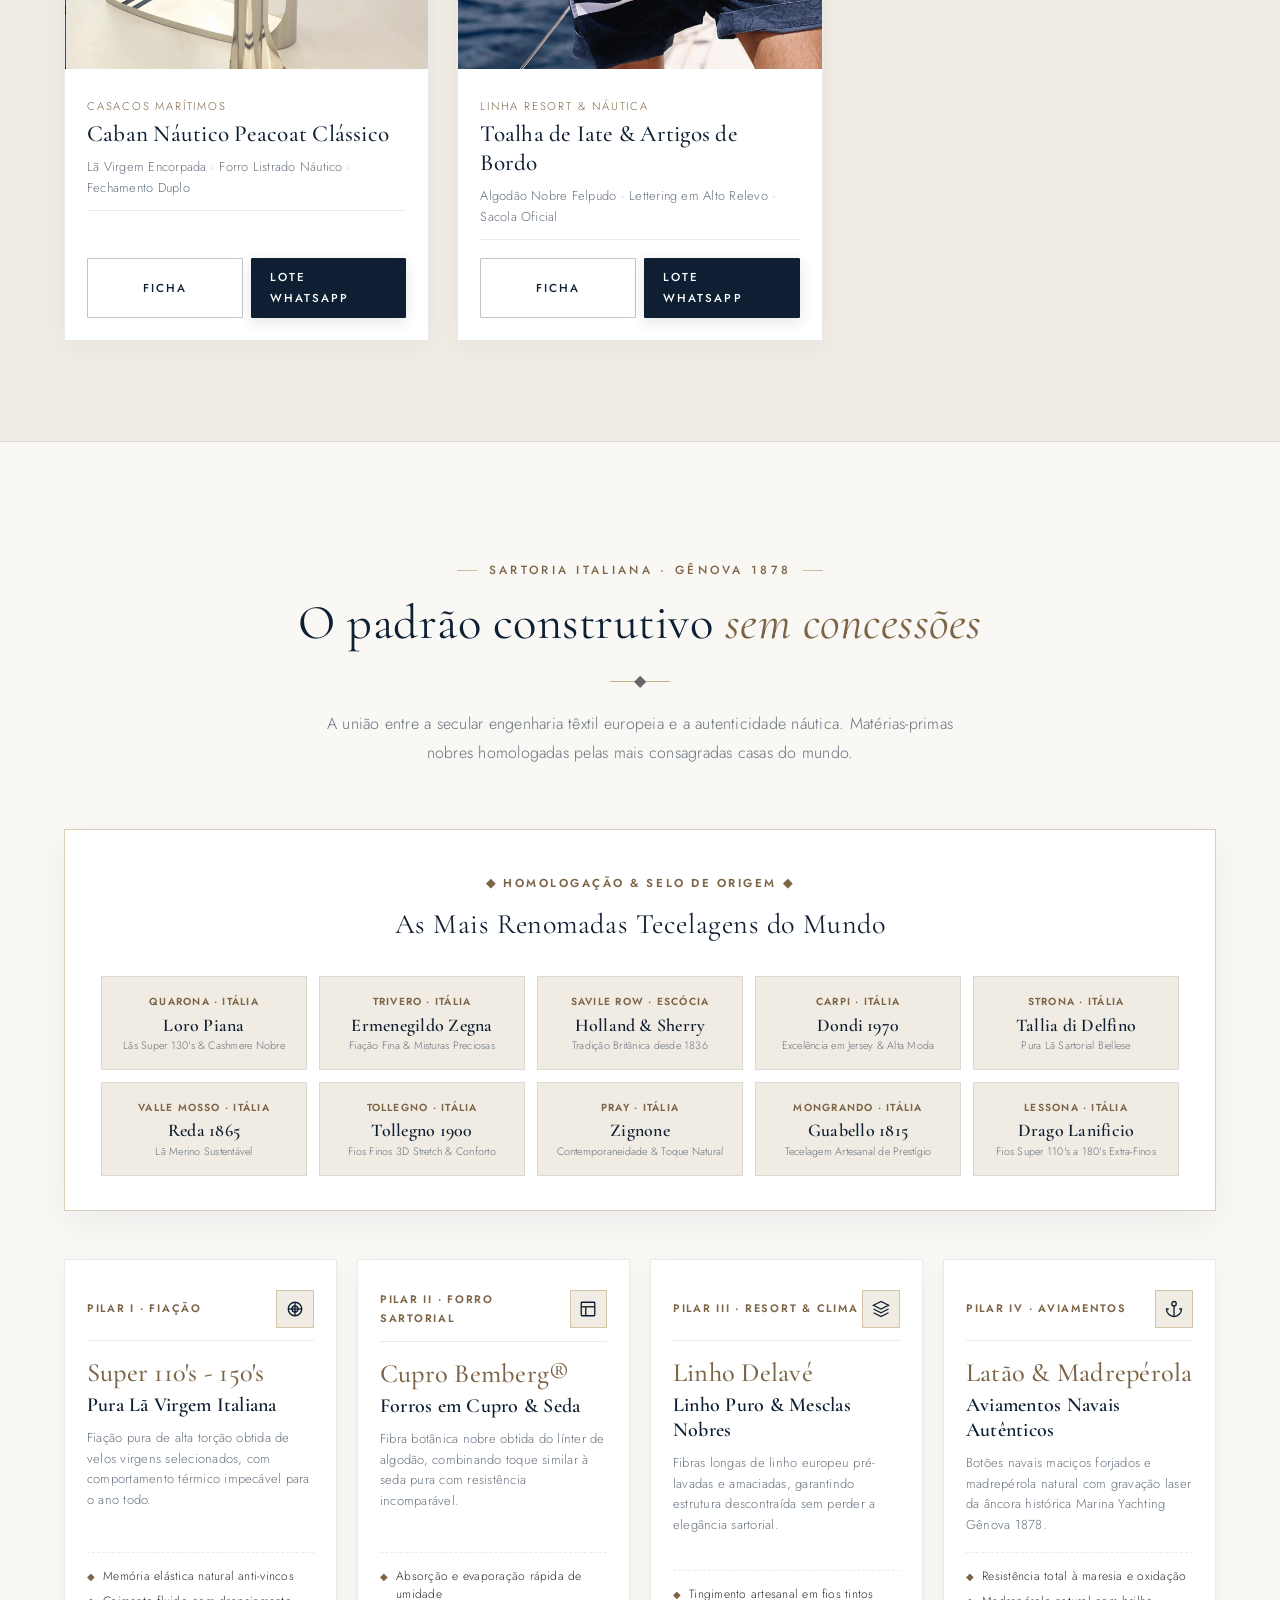
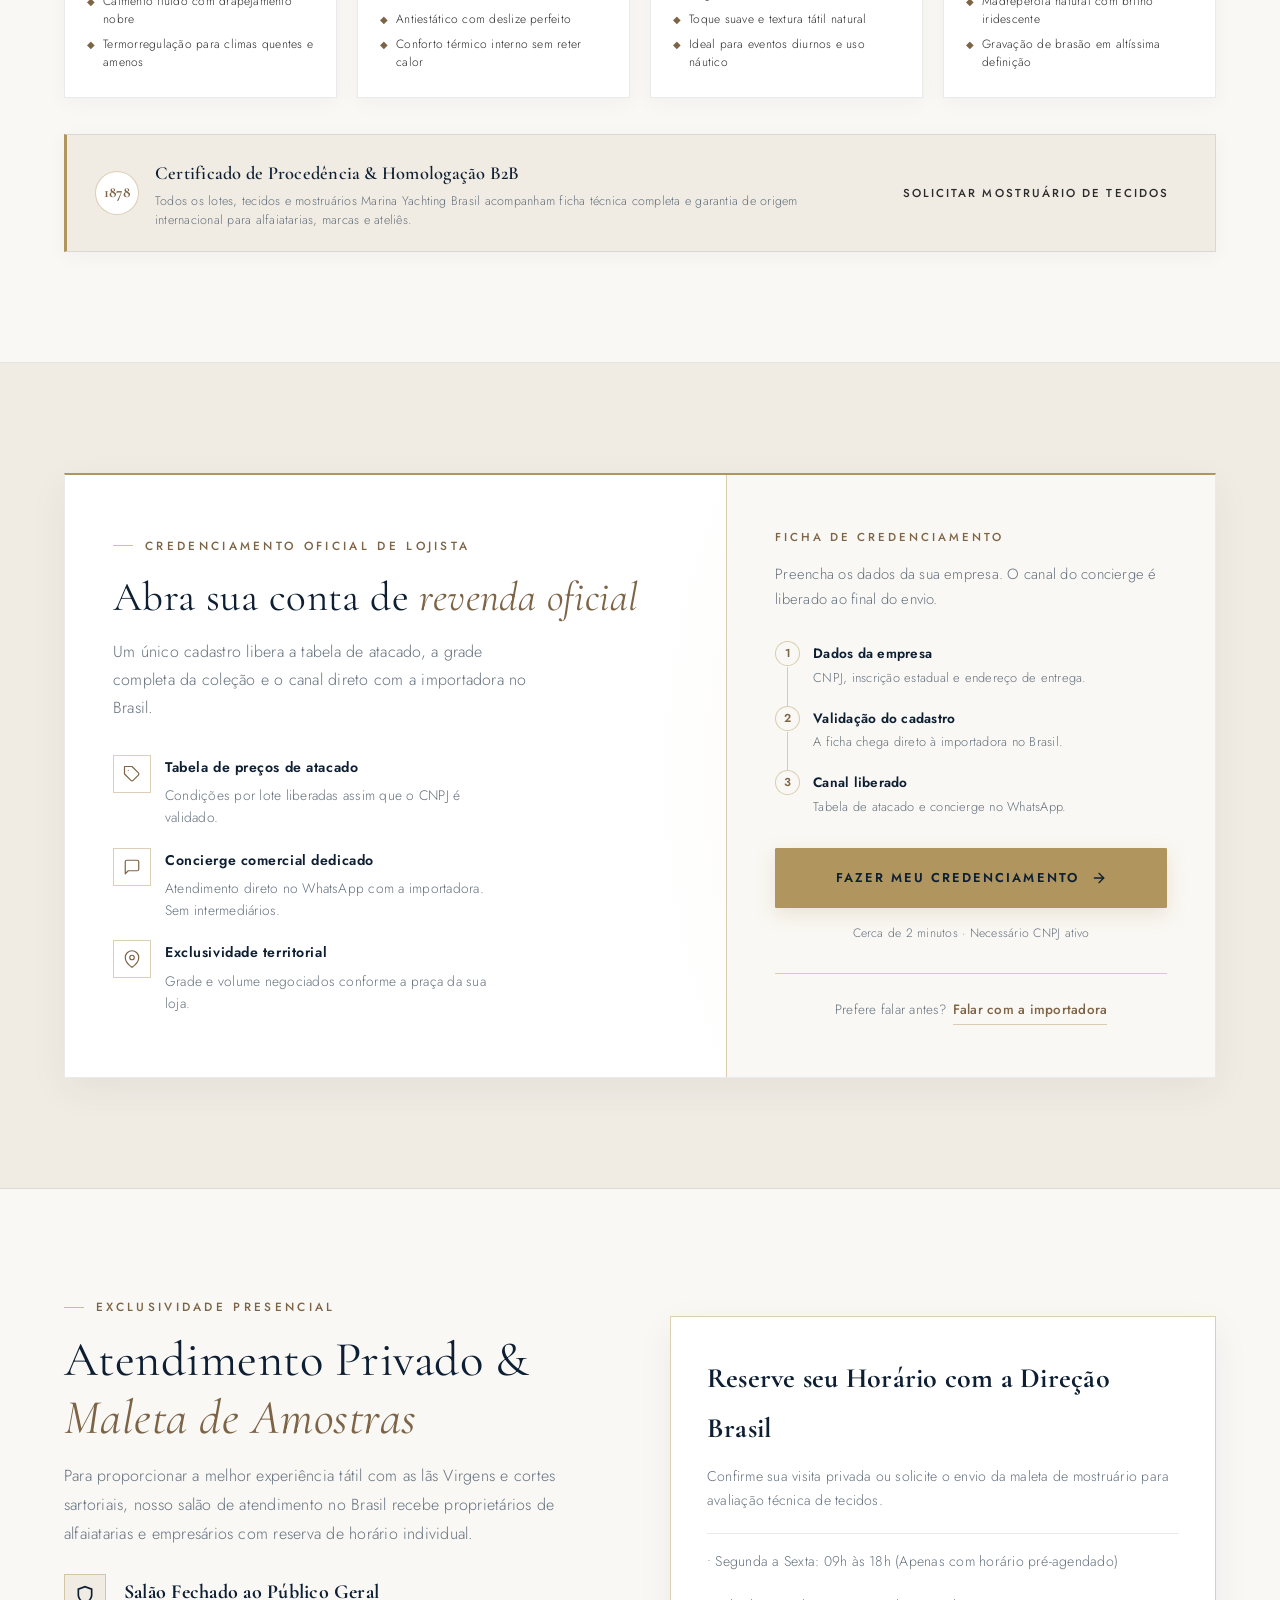
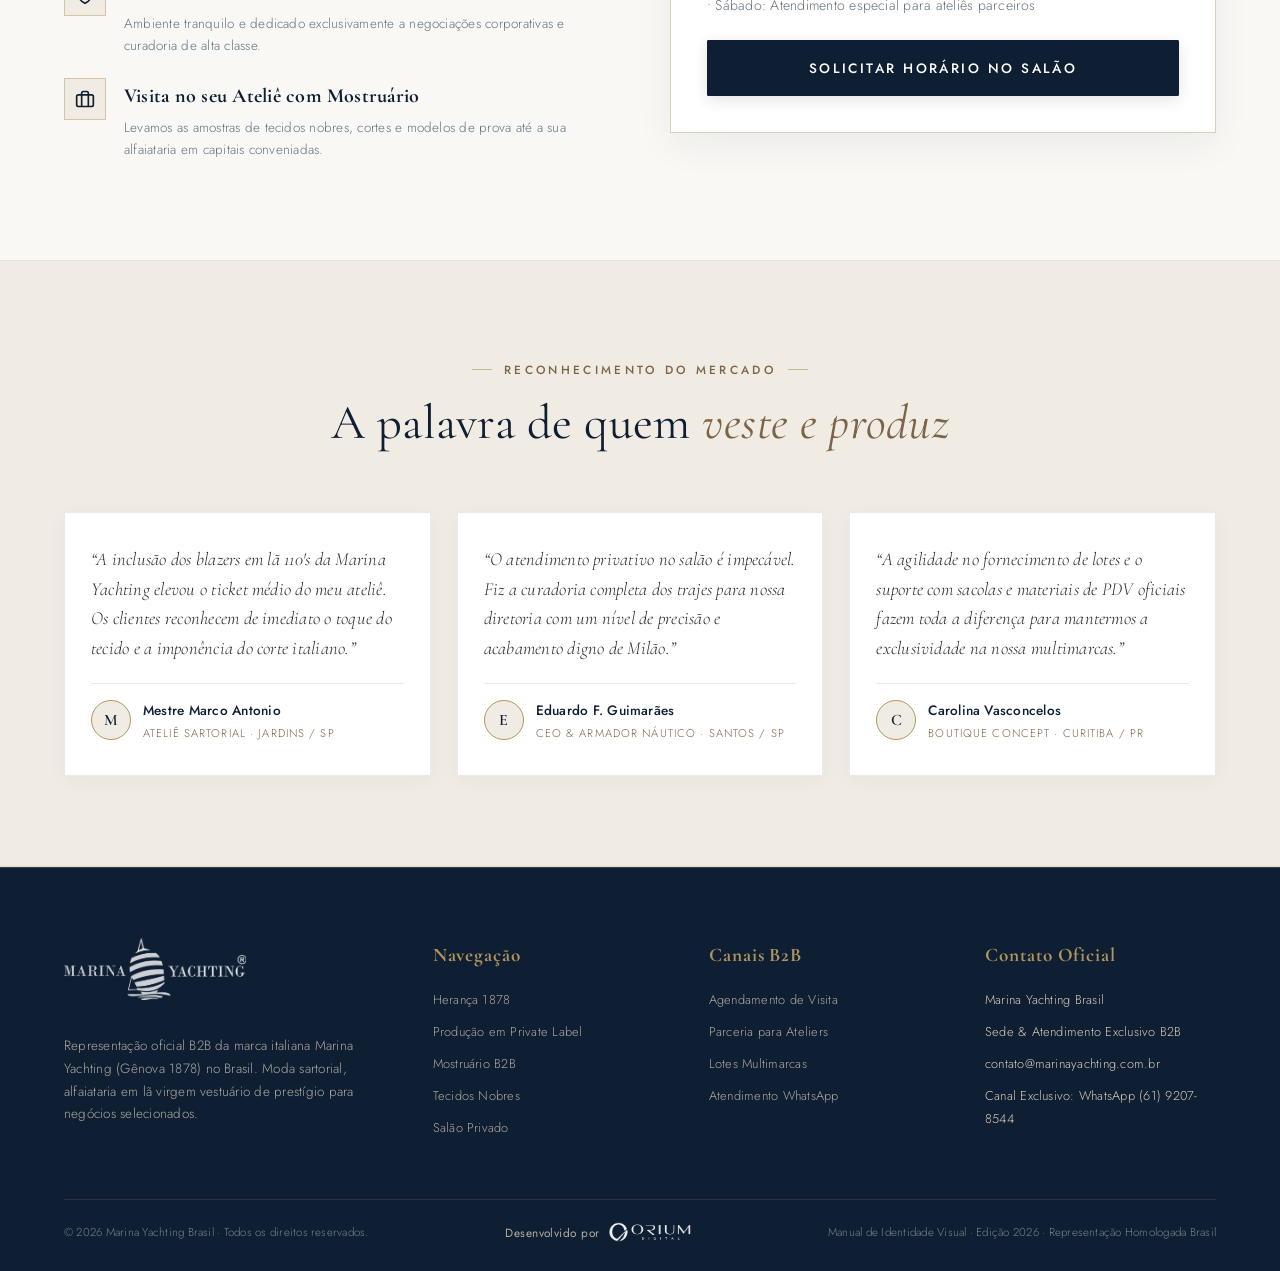
==== commit 6701c416: "feat(home): refazer a secao de solucoes com foco em Private Label A secao apresentava dois canais la" ====
--- a/index.html
+++ b/index.html
@@ -11,6 +11,19 @@
   <meta name="author" content="Marina Yachting Brasil Representação Oficial">
 
   <title>Marina Yachting Brasil · Representação Exclusiva B2B | Gênova 1878</title>
+
+  <!-- URL canônica: as campanhas geram variações com ?utm_source, ?gclid e ?fbclid,
+       e sem esta tag o Google as trataria como páginas distintas. -->
+  <link rel="canonical" href="https://www.marinayachting.com.br/">
+
+  <!-- Open Graph: preview ao compartilhar o link -->
+  <meta property="og:type" content="website">
+  <meta property="og:url" content="https://www.marinayachting.com.br/">
+  <meta property="og:title" content="Marina Yachting Brasil · Representação Exclusiva B2B | Gênova 1878">
+  <meta property="og:description"
+    content="Alfaiataria italiana em lã virgem e vestuário masculino premium no atacado para alfaiatarias, ateliês, marcas próprias e boutiques multimarcas.">
+  <meta property="og:image" content="https://www.marinayachting.com.br/imgs/3.jpeg">
+  <meta property="og:locale" content="pt_BR">
 
   <!-- Google Tag Manager (container único: Google Ads, GA4 e Meta Pixel) -->
   <script src="js/tracking.js"></script>
@@ -73,7 +86,7 @@
   <header class="site-header">
     <div class="container nav-wrap">
       <!-- Logotipo Oficial Marina Yachting Brasil (Vetorizado Alta Definição) -->
-      <a href="#" class="brand-logo-link" aria-label="Marina Yachting Brasil Início">
+      <a href="/" class="brand-logo-link" aria-label="Marina Yachting Brasil Início">
         <svg class="brand-logo-svg" viewBox="0 0 1633 680" fill="currentColor">
           <defs>
             <mask id="header-logo-mask" maskUnits="userSpaceOnUse" x="0" y="0" width="1633" height="555">
@@ -91,9 +104,9 @@
       <nav aria-label="Menu de Navegação Principal">
         <ul class="nav-menu">
           <li><a href="#heranca" class="nav-link">Herança 1878</a></li>
-          <li><a href="#solucoes" class="nav-link">Soluções B2B</a></li>
+          <li><a href="#private-label" class="nav-link">Private Label</a></li>
           <li><a href="#mostruario" class="nav-link">Mostruário</a></li>
-          <li><a href="#materiais" class="nav-link">Tecidos Nobres</a></li>
+          <li><a href="#tecidos" class="nav-link">Tecidos Nobres</a></li>
           <li><a href="#salao" class="nav-link">Salão Privado</a></li>
           <li class="mobile-only-action">
             <a href="#concierge" class="btn btn-primary-navy btn-sm"
@@ -250,110 +263,123 @@
   </section>
 
   <!-- ======================================================================
-       5. SOLUÇÕES DEDICADAS B2B (SEGMENTAÇÃO)
-       ====================================================================== -->
-  <section class="section-b2b-solutions" id="solucoes">
+       5. PRODUÇÃO EM PRIVATE LABEL
+       ====================================================================== -->
+  <section class="section-private-label" id="private-label">
     <div class="container">
 
       <div class="section-header">
-        <span class="eyebrow">Canais de Fornecimento</span>
-        <h2 class="section-title">Soluções exclusivas para o seu <span>segmento de mercado</span></h2>
+        <span class="eyebrow">Produção sob a sua etiqueta</span>
+        <h2 class="section-title">Private Label com o padrão técnico de uma <span>casa italiana</span></h2>
         <p class="section-subtitle">
-          Como sede e representação oficial no Brasil, disponibilizamos formatos de negociação adaptados à escala e à
-          sofisticação do seu negócio.
+          Desenvolvemos e confeccionamos alfaiataria premium com a etiqueta da sua marca — os mesmos tecidos,
+          acabamentos e controle sartorial das peças Marina Yachting.
         </p>
       </div>
 
-      <div class="solutions-grid">
-
-        <!-- Card 1: Alfaiatarias & Ateliers -->
-        <div class="solution-card">
-          <div>
-            <div class="solution-icon-box">
-              <svg width="24" height="24" viewBox="0 0 24 24" fill="none" stroke="currentColor" stroke-width="1.7">
-                <path d="M12 2v20M17 5H9.5a3.5 3.5 0 0 0 0 7h5a3.5 3.5 0 0 1 0 7H6"></path>
+      <div class="pl-grid">
+
+        <figure class="pl-media">
+          <img src="imgs/Captura de tela 2026-08-29 175242.png"
+            alt="Jaqueta náutica Marina Yachting em detalhe, com etiqueta na gola e acabamento de zíper" loading="lazy">
+          <figcaption>Construção e acabamento aplicados a cada peça produzida</figcaption>
+        </figure>
+
+        <div class="pl-content">
+          <p class="pl-lead">
+            Para alfaiatarias que querem a própria etiqueta, marcas em formação e boutiques que buscam uma
+            linha exclusiva: a produção em private label entrega o padrão construtivo da casa sem abrir mão
+            da identidade da sua marca.
+          </p>
+
+          <ul class="pl-list">
+            <li>
+              <svg width="15" height="15" viewBox="0 0 24 24" fill="none" stroke="currentColor" stroke-width="2.2"
+                stroke-linecap="round" stroke-linejoin="round" aria-hidden="true">
+                <polyline points="20 6 9 17 4 12"></polyline>
               </svg>
-            </div>
-            <span class="eyebrow no-after" style="margin-bottom: 0.4rem;">Para Ateliers</span>
-            <h3>Alfaiatarias & Mestres Alfaiates</h3>
-            <p>
-              Abasteça seu salão com peças pré-estruturadas em pura lã Virgem, prontas para ajustes finos de acabamento
-              ou
-              oferta com o prestígio da chancela Marina Yachting Brasil.
-            </p>
-            <ul class="solution-features">
-              <li>
-                <svg width="14" height="14" viewBox="0 0 24 24" fill="none" stroke="currentColor" stroke-width="2">
-                  <polyline points="20 6 9 17 4 12"></polyline>
-                </svg>
-                <span>Lotes fracionados de blazers e jaquetas estruturadas</span>
-              </li>
-              <li>
-                <svg width="14" height="14" viewBox="0 0 24 24" fill="none" stroke="currentColor" stroke-width="2">
-                  <polyline points="20 6 9 17 4 12"></polyline>
-                </svg>
-                <span>Peças em pura lã Virgem italiana <strong>a partir de 110’s</strong> e linho delavé</span>
-              </li>
-              <li>
-                <svg width="14" height="14" viewBox="0 0 24 24" fill="none" stroke="currentColor" stroke-width="2">
-                  <polyline points="20 6 9 17 4 12"></polyline>
-                </svg>
-                <span>Trabalhamos com as melhores marcas de tecido do mundo: <strong>Loro Piana, Ermenegildo Zegna,
-                    Holland &amp; Sherry, Fratelli Tallia di Delfino, Dondi 1970, Reda, Tollegno, Zignone, Guabello e
-                    Drago</strong></span>
-              </li>
-              <li>
-                <svg width="14" height="14" viewBox="0 0 24 24" fill="none" stroke="currentColor" stroke-width="2">
-                  <polyline points="20 6 9 17 4 12"></polyline>
-                </svg>
-                <span>Condições comerciais diferenciadas para ateliês</span>
-              </li>
-            </ul>
-          </div>
-          <a href="#concierge" class="btn btn-outline btn-sm">Solicitar Condições Atelier</a>
-        </div>
-
-        <!-- Card 2: Produção em Private Label -->
-        <div class="solution-card featured">
-          <div>
-            <div class="solution-icon-box">
-              <svg width="24" height="24" viewBox="0 0 24 24" fill="none" stroke="currentColor" stroke-width="1.7">
-                <path d="M20.59 13.41l-7.17 7.17a2 2 0 0 1-2.83 0L2 12V2h10l8.59 8.59a2 2 0 0 1 0 2.82z"></path>
-                <line x1="7" y1="7" x2="7.01" y2="7"></line>
+              <span>Desenvolvimento e modelagem sob a etiqueta da sua marca</span>
+            </li>
+            <li>
+              <svg width="15" height="15" viewBox="0 0 24 24" fill="none" stroke="currentColor" stroke-width="2.2"
+                stroke-linecap="round" stroke-linejoin="round" aria-hidden="true">
+                <polyline points="20 6 9 17 4 12"></polyline>
               </svg>
-            </div>
-            <span class="eyebrow no-after" style="margin-bottom: 0.4rem; color: var(--text-gold);">Sob Demanda & Marcas
-              Próprias</span>
-            <h3>Produção em Private Label</h3>
-            <p>
-              Desenvolvimento e confecção de alfaiataria premium sob a etiqueta da sua marca, com os mesmos tecidos
-              nobres, acabamentos refinados e padrão técnico da Marina Yachting.
-            </p>
-            <ul class="solution-features">
-              <li>
-                <svg width="14" height="14" viewBox="0 0 24 24" fill="none" stroke="currentColor" stroke-width="2">
-                  <polyline points="20 6 9 17 4 12"></polyline>
-                </svg>
-                <span>Desenvolvimento e modelagem sob a etiqueta da sua marca</span>
-              </li>
-              <li>
-                <svg width="14" height="14" viewBox="0 0 24 24" fill="none" stroke="currentColor" stroke-width="2">
-                  <polyline points="20 6 9 17 4 12"></polyline>
-                </svg>
-                <span>Pura lã Virgem italiana, forros de seda e aviamentos nobres</span>
-              </li>
-              <li>
-                <svg width="14" height="14" viewBox="0 0 24 24" fill="none" stroke="currentColor" stroke-width="2">
-                  <polyline points="20 6 9 17 4 12"></polyline>
-                </svg>
-                <span>Lotes customizados e controle de qualidade sartorial</span>
-              </li>
-            </ul>
-          </div>
-          <a href="#concierge" class="btn btn-outline btn-sm">Consultar Private Label</a>
-        </div>
-
-      </div>
+              <span>Pura lã virgem italiana <strong>a partir de 110&rsquo;s</strong>, linho delavé e forros de seda</span>
+            </li>
+            <li>
+              <svg width="15" height="15" viewBox="0 0 24 24" fill="none" stroke="currentColor" stroke-width="2.2"
+                stroke-linecap="round" stroke-linejoin="round" aria-hidden="true">
+                <polyline points="20 6 9 17 4 12"></polyline>
+              </svg>
+              <span>Aviamentos nobres e acabamentos refinados</span>
+            </li>
+            <li>
+              <svg width="15" height="15" viewBox="0 0 24 24" fill="none" stroke="currentColor" stroke-width="2.2"
+                stroke-linecap="round" stroke-linejoin="round" aria-hidden="true">
+                <polyline points="20 6 9 17 4 12"></polyline>
+              </svg>
+              <span>Lotes customizados conforme a escala do seu negócio</span>
+            </li>
+            <li>
+              <svg width="15" height="15" viewBox="0 0 24 24" fill="none" stroke="currentColor" stroke-width="2.2"
+                stroke-linecap="round" stroke-linejoin="round" aria-hidden="true">
+                <polyline points="20 6 9 17 4 12"></polyline>
+              </svg>
+              <span>Controle de qualidade sartorial peça a peça</span>
+            </li>
+          </ul>
+
+          <a href="#concierge" class="pl-cta">Consultar produção em Private Label</a>
+        </div>
+
+      </div>
+
+      <!-- Tecelagens: a credibilidade técnica da oferta -->
+      <div class="pl-mills">
+        <h3 class="pl-mills-title">Tecelagens à sua disposição</h3>
+        <p class="pl-mills-desc">
+          Trabalhamos com as melhores marcas de tecido do mundo. A escolha do artigo é definida junto
+          com a sua marca no desenvolvimento da coleção.
+        </p>
+        <ul class="pl-mills-list">
+          <li>Loro Piana</li>
+          <li>Ermenegildo Zegna</li>
+          <li>Holland &amp; Sherry</li>
+          <li>Fratelli Tallia di Delfino</li>
+          <li>Dondi 1970</li>
+          <li>Reda</li>
+          <li>Tollegno</li>
+          <li>Zignone</li>
+          <li>Guabello</li>
+          <li>Drago</li>
+        </ul>
+      </div>
+
+      <!-- Etapas do projeto -->
+      <ol class="pl-steps">
+        <li>
+          <span class="pl-step-num">1</span>
+          <h4>Briefing e curadoria</h4>
+          <p>Definimos modelos, artigos de tecido e volume conforme o posicionamento da sua marca.</p>
+        </li>
+        <li>
+          <span class="pl-step-num">2</span>
+          <h4>Modelagem</h4>
+          <p>Desenvolvimento da modelagem sob a etiqueta da sua marca, para aprovação antes da produção.</p>
+        </li>
+        <li>
+          <span class="pl-step-num">3</span>
+          <h4>Confecção</h4>
+          <p>Produção do lote com o padrão construtivo e o controle de qualidade sartorial da casa.</p>
+        </li>
+        <li>
+          <span class="pl-step-num">4</span>
+          <h4>Entrega etiquetada</h4>
+          <p>Peças finalizadas com a sua etiqueta, prontas para a vitrine ou para o salão de provas.</p>
+        </li>
+      </ol>
+
     </div>
   </section>
 
@@ -508,7 +534,7 @@
   <!-- ======================================================================
        7. MATERIAIS NOBRES & ESPECIFICACOES TECNICAS (REDESIGN ATELIER 1878)
        ====================================================================== -->
-  <section class="section-materials" id="materiais">
+  <section class="section-materials" id="tecidos">
     <div class="container">
 
       <div class="section-header">
@@ -795,7 +821,7 @@
             </li>
           </ol>
 
-          <a href="cadastro/" class="cred-btn" data-cta="credenciamento">
+          <a href="/cadastro" class="cred-btn" data-cta="credenciamento">
             <span>Fazer meu credenciamento</span>
             <svg width="16" height="16" viewBox="0 0 24 24" fill="none" stroke="currentColor"
               stroke-width="2" stroke-linecap="round" stroke-linejoin="round" aria-hidden="true">
@@ -950,7 +976,7 @@
       <div class="footer-top-grid">
 
         <div class="footer-brand">
-          <a href="#" class="brand-logo-link" aria-label="Marina Yachting Brasil Início">
+          <a href="/" class="brand-logo-link" aria-label="Marina Yachting Brasil Início">
             <svg class="brand-logo-svg" viewBox="0 0 1633 680" fill="currentColor">
               <defs>
                 <mask id="footer-logo-mask" maskUnits="userSpaceOnUse" x="0" y="0" width="1633" height="555">
@@ -971,9 +997,9 @@
           <h5>Navegação</h5>
           <ul class="footer-links">
             <li><a href="#heranca">Herança 1878</a></li>
-            <li><a href="#solucoes">Soluções para Alfaiates</a></li>
+            <li><a href="#private-label">Produção em Private Label</a></li>
             <li><a href="#mostruario">Mostruário B2B</a></li>
-            <li><a href="#materiais">Tecidos Nobres</a></li>
+            <li><a href="#tecidos">Tecidos Nobres</a></li>
             <li><a href="#salao">Salão Privado</a></li>
           </ul>
         </div>
--- a/css/style.css
+++ b/css/style.css
@@ -851,104 +851,259 @@
   line-height: 1.55;
 }
 
-/* --- 8. SOLUÇÕES DEDICADAS B2B --- */
-.section-b2b-solutions {
-  padding: 100px 0;
-  background-color: var(--bg-body);
+/* --- 8. PRODUÇÃO EM PRIVATE LABEL --- */
+.section-private-label {
+  padding: 110px 0;
+  background-color: var(--bg-surface);
   border-bottom: 1px solid var(--border-subtle);
-}
-
-.solutions-grid {
+  scroll-margin-top: 96px;
+}
+
+.pl-grid {
   display: grid;
-  grid-template-columns: repeat(2, 1fr);
-  gap: 36px;
-  max-width: 1040px;
-  margin: 0 auto;
-}
-
-.solution-card {
-  background: var(--bg-card);
-  border: 1px solid var(--border-subtle);
-  padding: 46px 38px;
+  grid-template-columns: 0.85fr 1.15fr;
+  gap: 3.5rem;
+  align-items: center;
+  margin-bottom: 4.5rem;
+}
+
+.pl-media {
+  margin: 0;
+}
+
+.pl-media img {
+  display: block;
+  width: 100%;
+  height: 420px;
+  object-fit: cover;
+  border: 1px solid var(--border-gold);
+  box-shadow: var(--shadow-card);
+}
+
+.pl-media figcaption {
+  margin-top: 0.9rem;
+  font-size: 0.78rem;
+  letter-spacing: 0.02em;
+  color: var(--text-muted);
+  text-align: center;
+}
+
+.pl-lead {
+  font-size: 1.05rem;
+  line-height: 1.8;
+  color: var(--text-main);
+  max-width: 56ch;
+  margin-bottom: 2rem;
+}
+
+.pl-list {
+  list-style: none;
   display: flex;
   flex-direction: column;
-  justify-content: space-between;
-  transition: all var(--transition-smooth);
-  box-shadow: var(--shadow-minimal);
-  position: relative;
-}
-
-.solution-card:hover {
-  transform: translateY(-6px);
-  border-color: var(--border-gold);
-  box-shadow: var(--shadow-card);
-}
-
-.solution-card.featured {
-  border-color: var(--border-gold-strong);
-  background: var(--bg-card-alt);
-  box-shadow: 0 8px 30px rgba(0, 0, 0, 0.25);
-}
-
-.solution-icon-box {
-  width: 56px;
-  height: 56px;
+  gap: 0.95rem;
+  margin-bottom: 2.3rem;
+}
+
+.pl-list li {
+  display: flex;
+  align-items: flex-start;
+  gap: 12px;
+  font-size: 0.95rem;
+  line-height: 1.55;
+  color: var(--text-main);
+}
+
+.pl-list svg {
+  flex-shrink: 0;
+  margin-top: 3px;
+  color: var(--text-gold);
+}
+
+.pl-list strong {
+  font-weight: 600;
+  color: var(--text-title);
+}
+
+/* Ouro em vez da variante navy: no tema escuro o botao navy sumia no fundo */
+.pl-cta {
+  display: inline-flex;
+  align-items: center;
+  justify-content: center;
+  gap: 10px;
+  padding: 16px 32px;
+  font-family: var(--ff-sans);
+  font-size: 0.8rem;
+  font-weight: 600;
+  letter-spacing: 0.16em;
+  text-transform: uppercase;
+  text-align: center;
+  border-radius: 1px;
+  background: var(--c-gold);
+  border: 1px solid var(--c-gold);
+  color: var(--c-navy-deep);
+  box-shadow: 0 6px 20px rgba(176, 150, 94, 0.22);
+  transition: background var(--transition-fast), border-color var(--transition-fast),
+    transform var(--transition-fast), box-shadow var(--transition-fast);
+}
+
+.pl-cta:hover {
+  background: var(--c-gold-hover);
+  border-color: var(--c-gold-hover);
+  color: var(--c-white-sail);
+  transform: translateY(-2px);
+  box-shadow: 0 12px 30px rgba(176, 150, 94, 0.32);
+}
+
+.pl-cta:focus-visible {
+  outline: 2px solid var(--c-gold);
+  outline-offset: 3px;
+}
+
+/* Tecelagens: sustentam tecnicamente a oferta */
+.pl-mills {
+  padding: 2.8rem 2.4rem;
   background: var(--bg-alt);
   border: 1px solid var(--border-gold);
-  display: flex;
+  text-align: center;
+  margin-bottom: 4rem;
+}
+
+.pl-mills-title {
+  font-family: var(--ff-display);
+  font-size: 1.8rem;
+  font-weight: 400;
+  color: var(--text-title);
+  margin-bottom: 0.6rem;
+}
+
+.pl-mills-desc {
+  font-size: 0.92rem;
+  line-height: 1.65;
+  color: var(--text-muted);
+  max-width: 60ch;
+  margin: 0 auto 1.9rem;
+}
+
+.pl-mills-list {
+  list-style: none;
+  display: grid;
+  grid-template-columns: repeat(5, 1fr);
+  gap: 1.1rem 1rem;
+  max-width: 900px;
+  margin: 0 auto;
+}
+
+.pl-mills-list li {
+  font-family: var(--ff-sans);
+  font-size: 0.78rem;
+  font-weight: 500;
+  letter-spacing: 0.09em;
+  text-transform: uppercase;
+  color: var(--text-title);
+  line-height: 1.35;
+  padding-top: 0.85rem;
+  border-top: 1px solid var(--border-gold);
+}
+
+/* Etapas do projeto */
+.pl-steps {
+  list-style: none;
+  display: grid;
+  grid-template-columns: repeat(4, 1fr);
+  gap: 2rem;
+  counter-reset: none;
+}
+
+.pl-steps li {
+  position: relative;
+  padding-top: 1.6rem;
+  border-top: 1px solid var(--border-subtle);
+}
+
+.pl-step-num {
+  position: absolute;
+  top: -14px;
+  left: 0;
+  display: inline-flex;
   align-items: center;
   justify-content: center;
-  color: var(--c-navy-deep);
-  margin-bottom: 24px;
-}
-
-[data-theme="dark"] .solution-icon-box {
-  color: var(--c-gold);
-}
-
-.solution-card h3 {
-  font-family: var(--ff-display);
-  font-size: 1.85rem;
-  line-height: 1.25;
+  width: 28px;
+  height: 28px;
+  border-radius: 50%;
+  border: 1px solid var(--border-gold);
+  background: var(--bg-surface);
+  font-family: var(--ff-sans);
+  font-size: 0.75rem;
+  font-weight: 600;
+  color: var(--text-gold);
+}
+
+.pl-steps h4 {
+  font-family: var(--ff-sans);
+  font-size: 0.92rem;
+  font-weight: 600;
+  letter-spacing: 0.03em;
   color: var(--text-title);
-  margin-bottom: 14px;
-}
-
-.solution-card p {
-  font-size: 0.94rem;
+  margin-bottom: 0.45rem;
+}
+
+.pl-steps p {
+  font-size: 0.86rem;
+  line-height: 1.6;
   color: var(--text-muted);
-  line-height: 1.72;
-  margin-bottom: 24px;
-}
-
-.solution-features {
-  list-style: none;
-  margin-bottom: 32px;
-  border-top: 1px solid var(--border-subtle);
-  padding-top: 20px;
-}
-
-.solution-features li {
-  font-size: 0.86rem;
-  color: var(--text-main);
-  display: flex;
-  align-items: flex-start;
-  gap: 12px;
-  margin-bottom: 12px;
-  line-height: 1.5;
-}
-
-.solution-features li svg {
-  color: var(--c-gold);
-  flex-shrink: 0;
-  margin-top: 3px;
-}
-
-.solution-card .btn {
-  width: 100%;
-  text-align: center;
-  justify-content: center;
-  padding: 13px 24px;
+}
+
+@media (max-width: 1024px) {
+  .pl-grid {
+    grid-template-columns: 1fr;
+    gap: 2.5rem;
+  }
+
+  .pl-media img {
+    height: 320px;
+  }
+
+  .pl-steps {
+    grid-template-columns: repeat(2, 1fr);
+    gap: 2.2rem 1.8rem;
+  }
+
+  .pl-mills-list {
+    grid-template-columns: repeat(3, 1fr);
+  }
+}
+
+@media (max-width: 640px) {
+  .section-private-label {
+    padding: 56px 0;
+  }
+
+  .pl-grid {
+    margin-bottom: 2.8rem;
+  }
+
+  .pl-media img {
+    height: 240px;
+  }
+
+  .pl-mills {
+    padding: 2rem 1.3rem;
+    margin-bottom: 2.6rem;
+  }
+
+  .pl-mills-list {
+    grid-template-columns: repeat(2, 1fr);
+    gap: 0.9rem;
+  }
+
+  .pl-steps {
+    grid-template-columns: 1fr;
+    gap: 1.9rem;
+  }
+
+  .pl-cta {
+    width: 100%;
+  }
 }
 
 /* --- 9. MOSTRUÁRIO B2B & CATÁLOGO SELETO --- */
@@ -2183,7 +2338,6 @@
     gap: 40px;
   }
 
-  .solutions-grid,
   .catalog-grid,
   .materials-grid,
   .testimonials-grid {
@@ -2445,25 +2599,6 @@
     gap: 12px;
   }
 
-  /* Solutions B2B Mobile */
-  .section-b2b-solutions {
-    padding: 48px 0;
-  }
-
-  .solutions-grid {
-    grid-template-columns: 1fr;
-    gap: 20px;
-  }
-
-  .solution-card {
-    padding: 24px 18px;
-  }
-
-  .solution-card .btn {
-    width: 100%;
-    justify-content: center;
-  }
-
   /* Catalog / Mostruário Mobile */
   .section-catalog {
     padding: 48px 0;
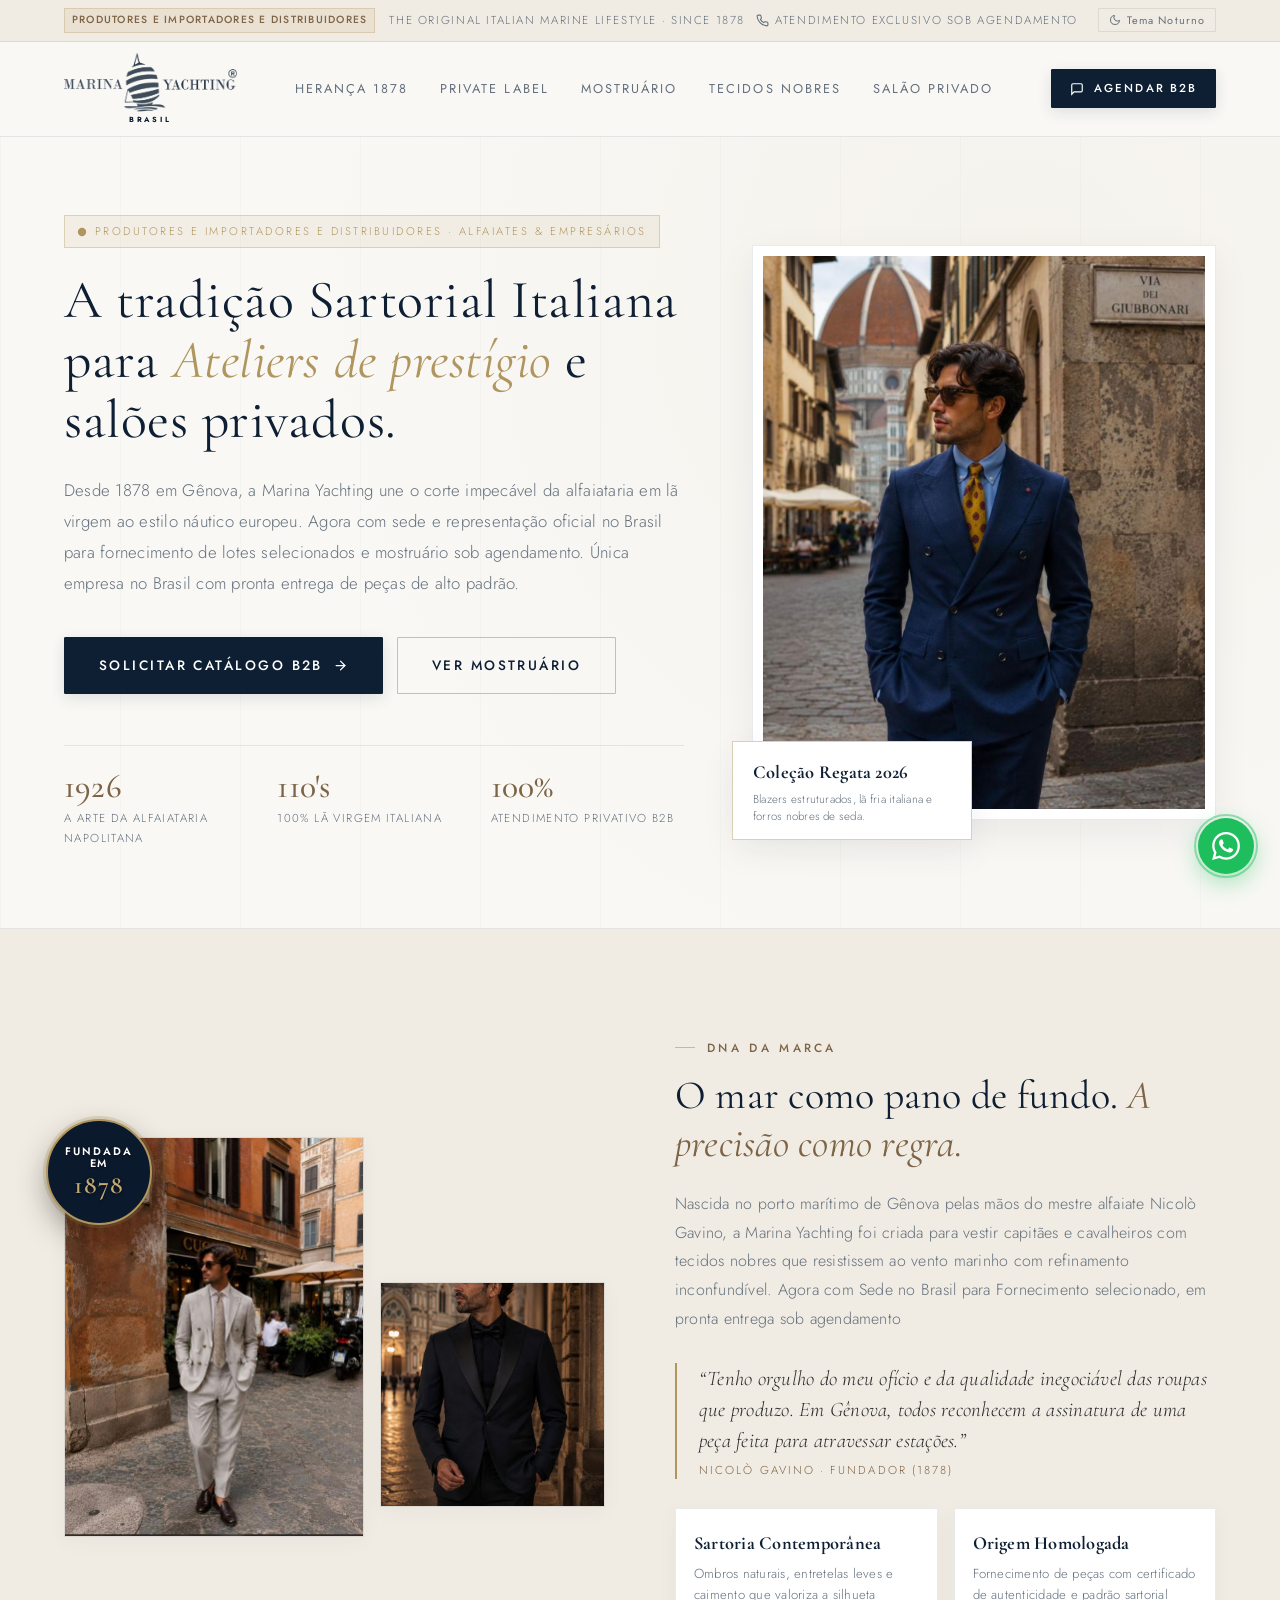
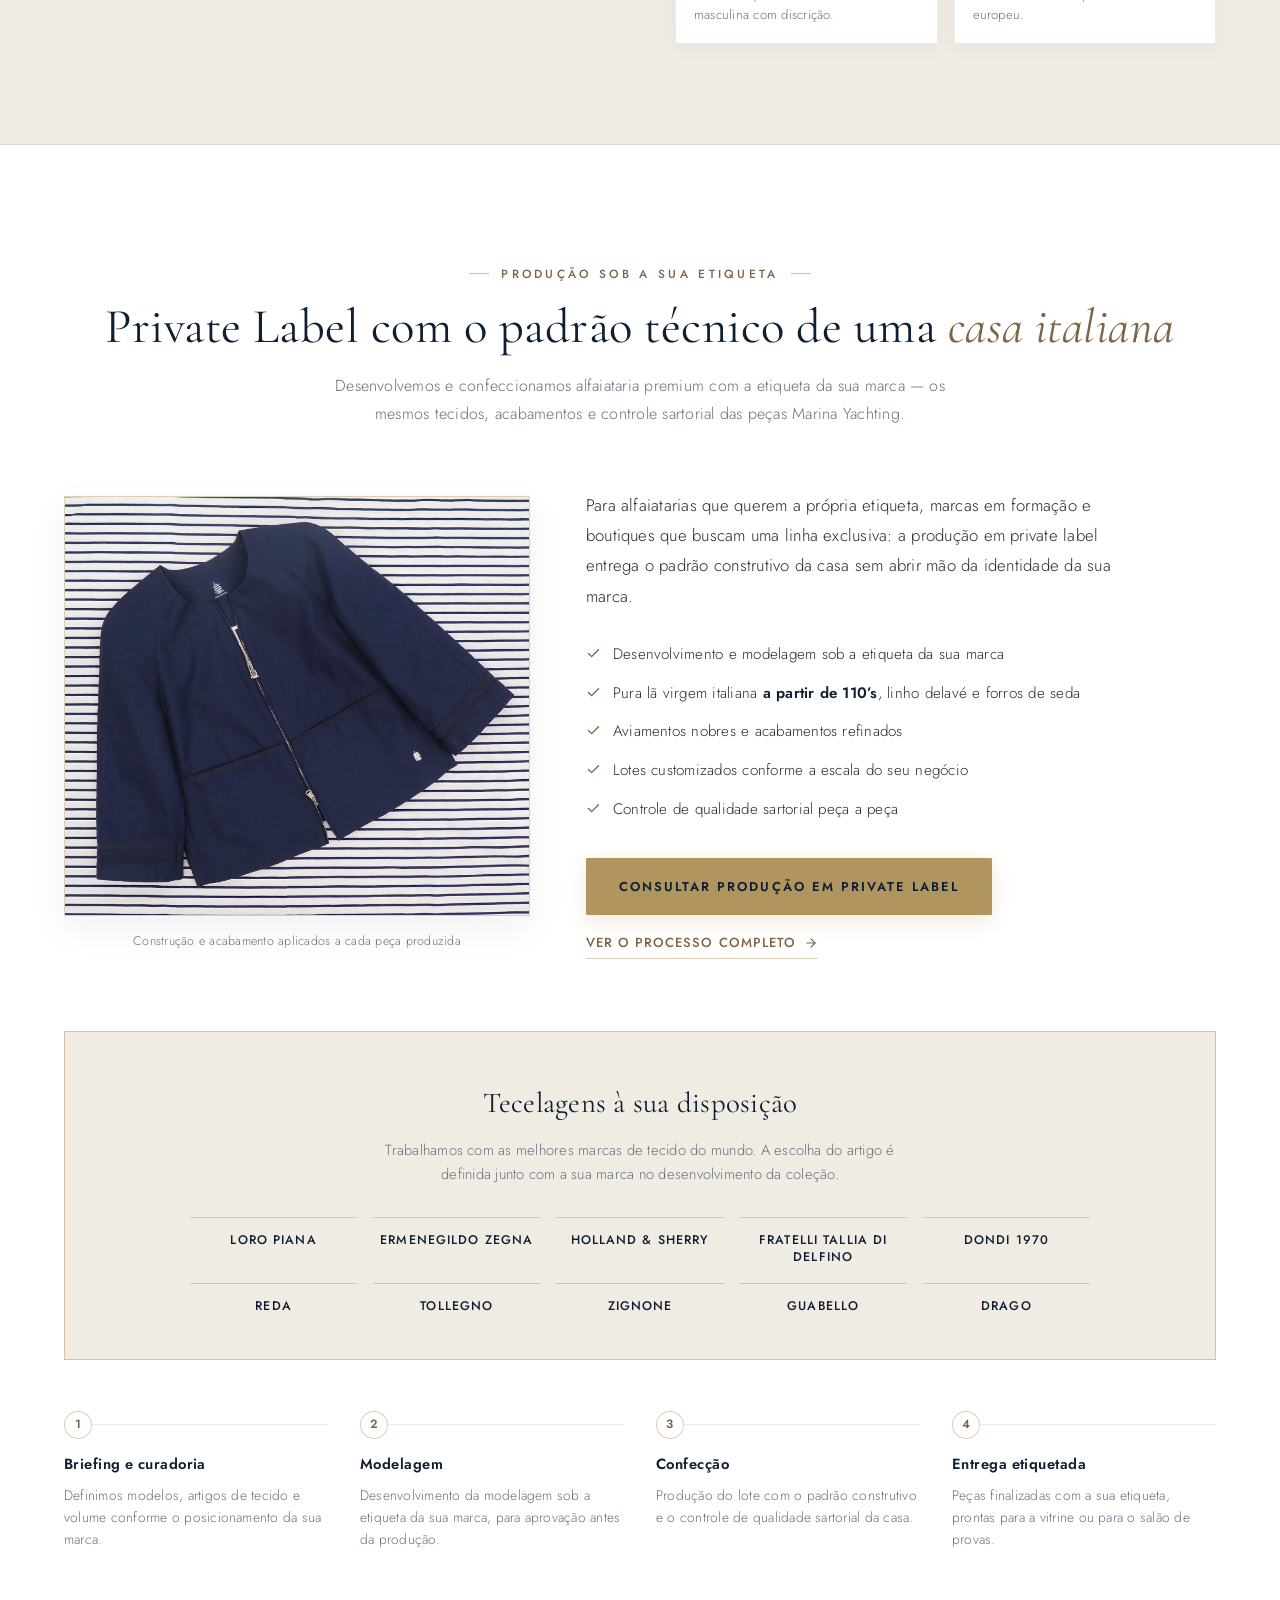
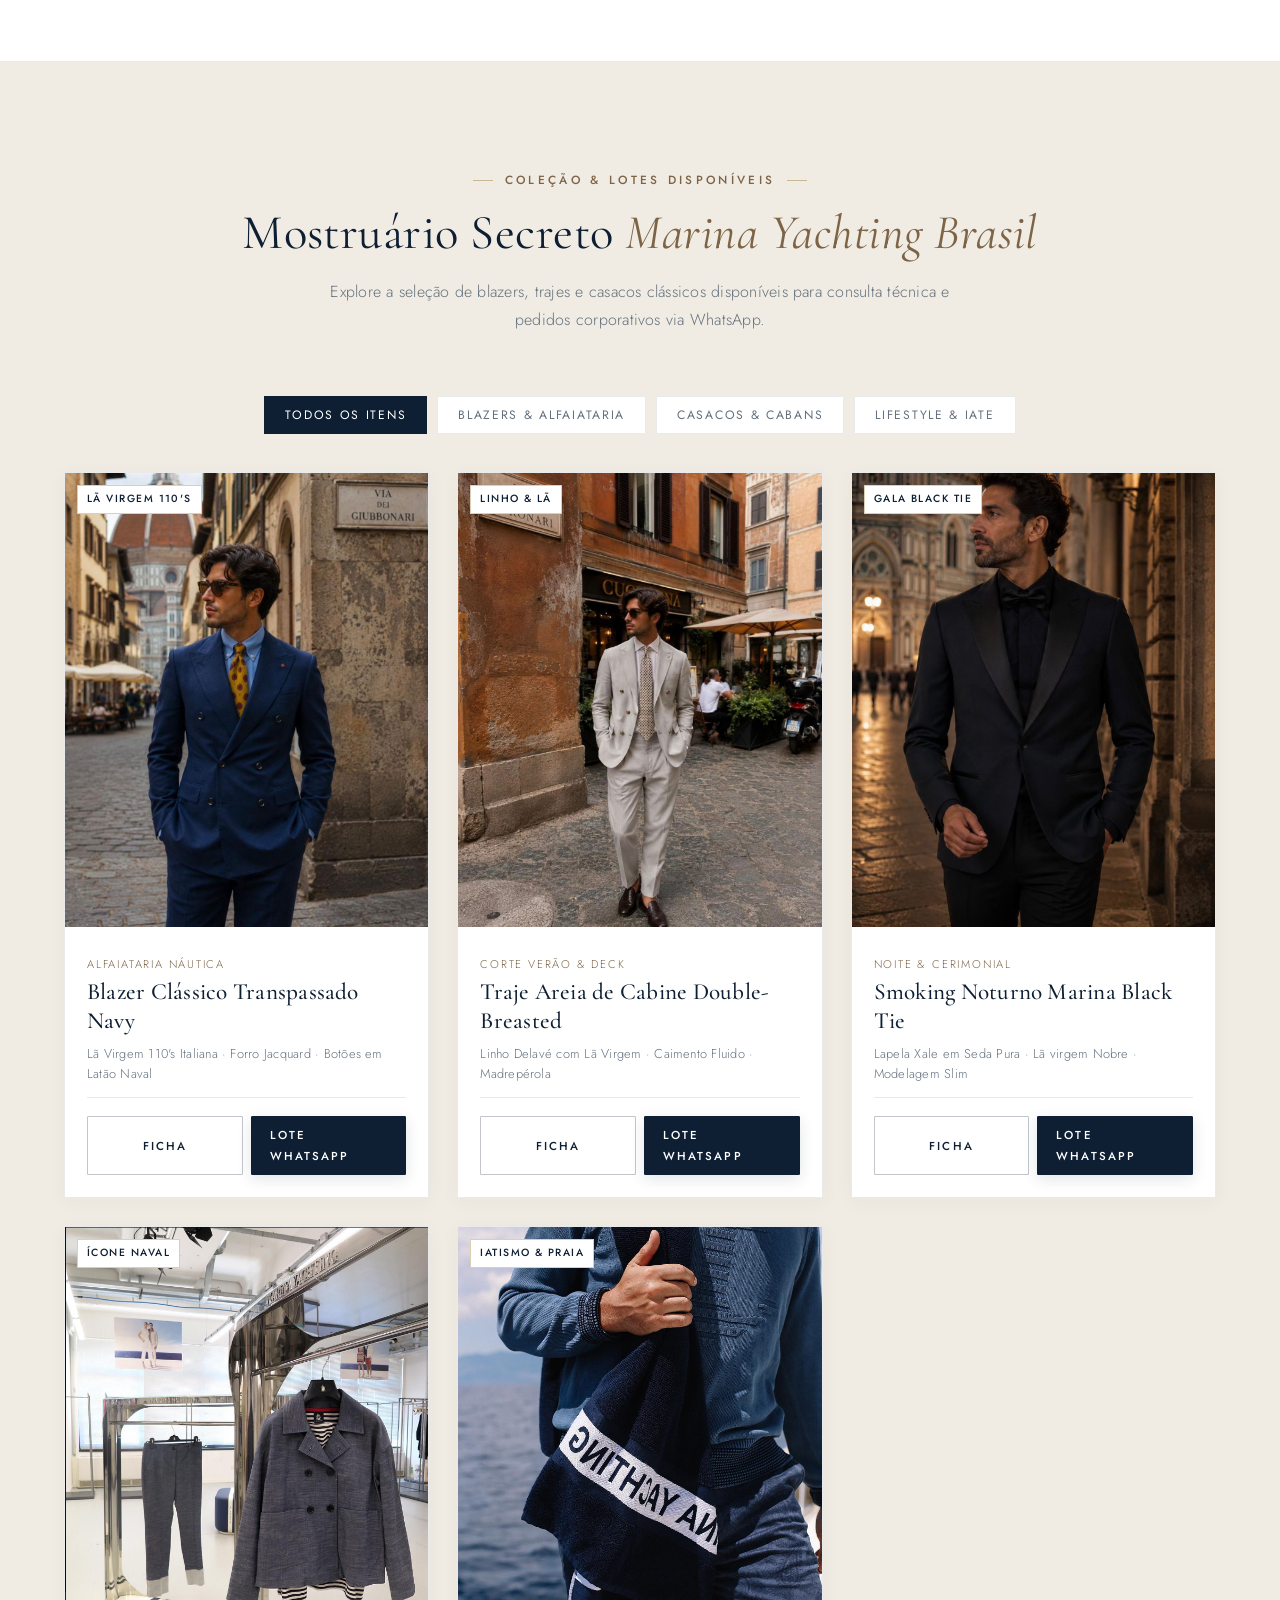
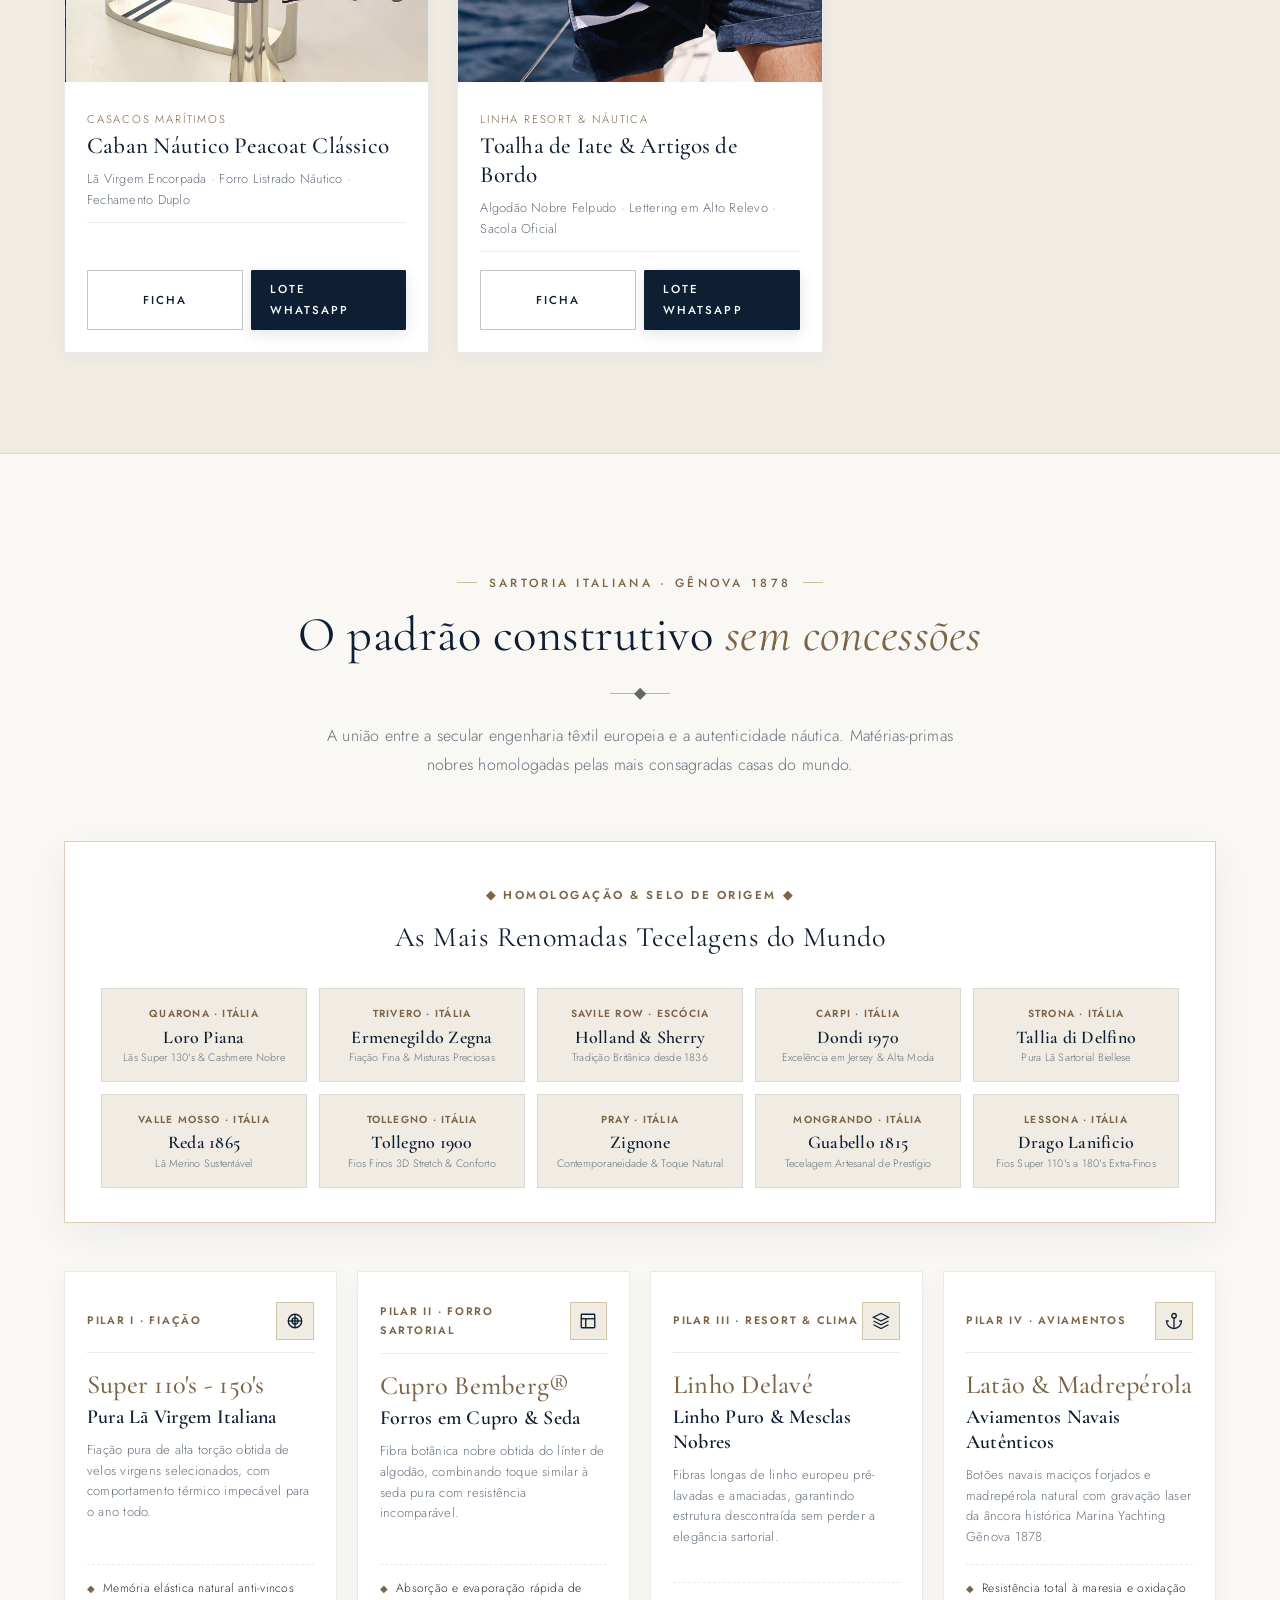
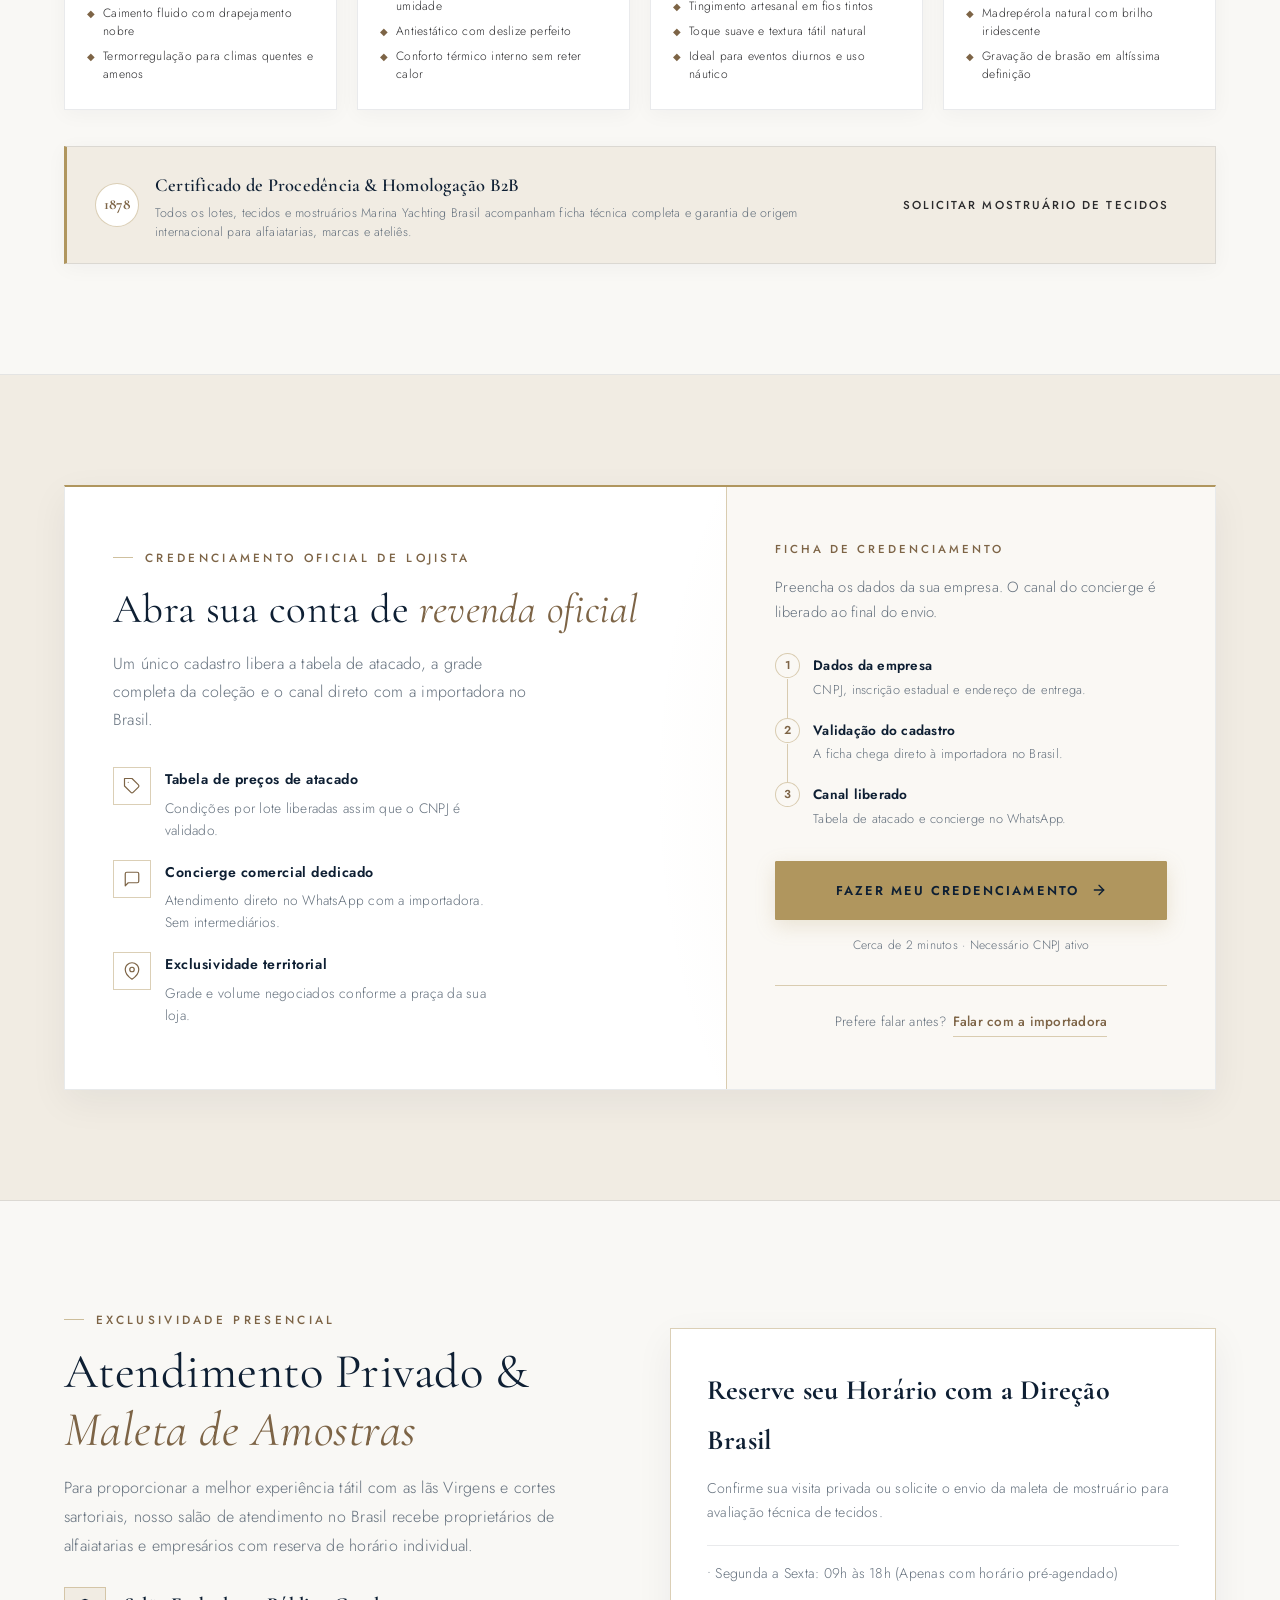
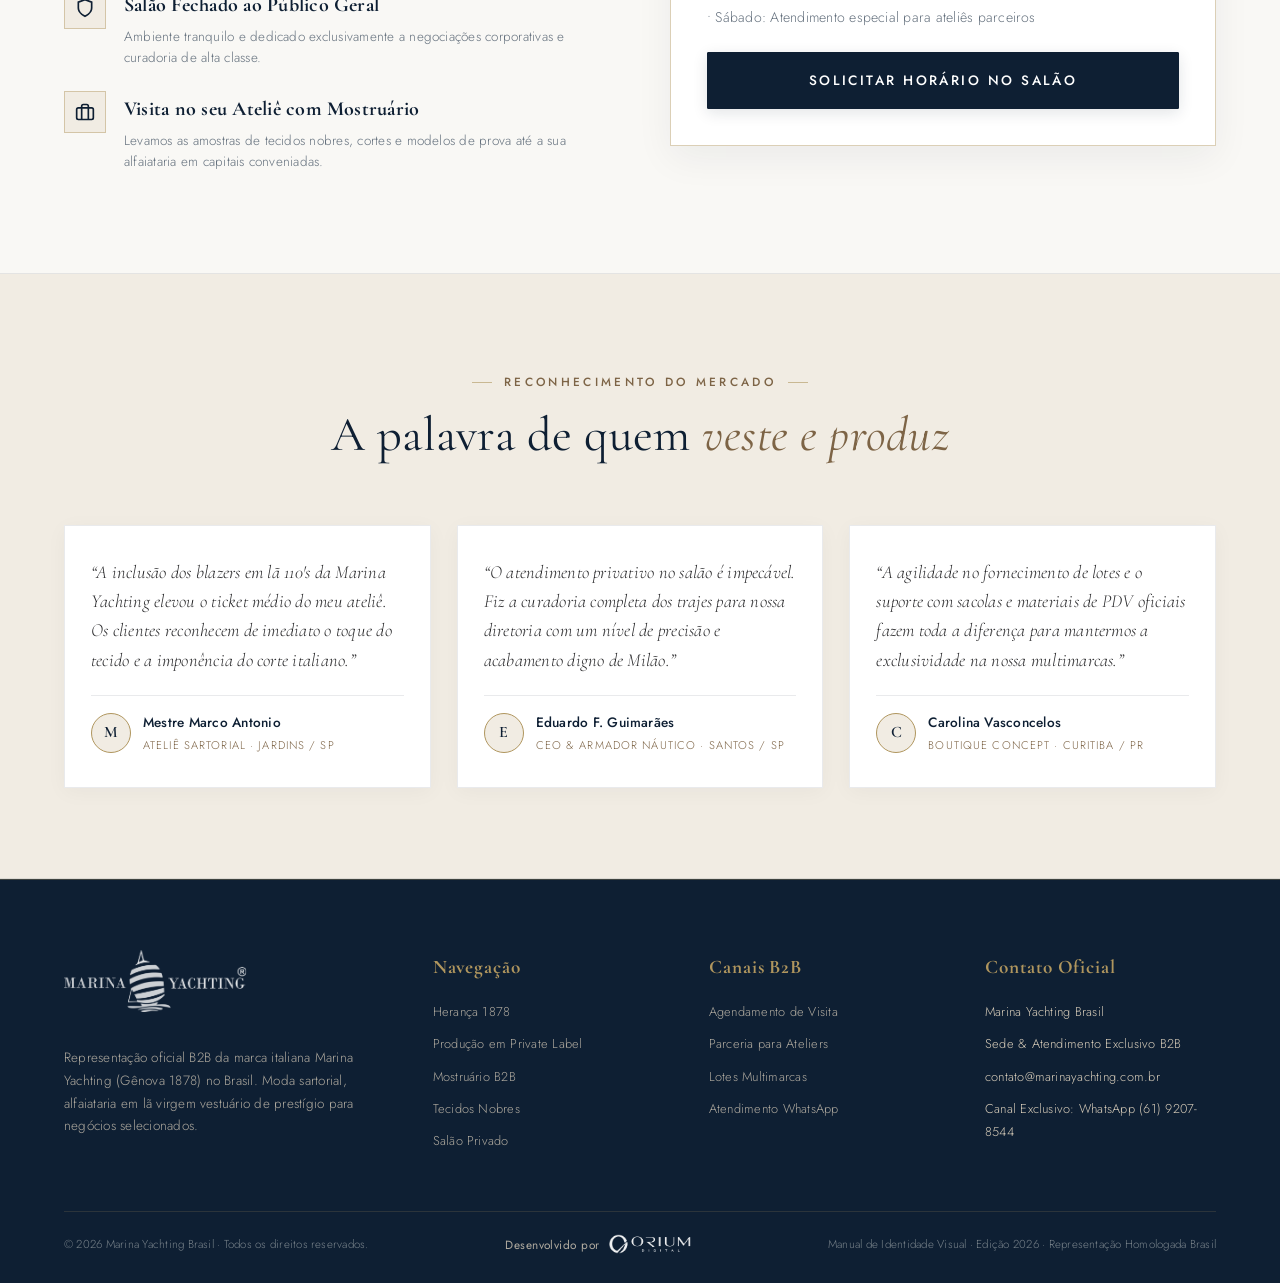
==== commit cd04758d: "feat(private-label): criar pagina dedicada para trafego pago Cria /private-label como pagina propria" ====
--- a/index.html
+++ b/index.html
@@ -330,7 +330,17 @@
             </li>
           </ul>
 
-          <a href="#concierge" class="pl-cta">Consultar produção em Private Label</a>
+          <div class="pl-actions">
+            <a href="#concierge" class="pl-cta">Consultar produção em Private Label</a>
+            <a href="/private-label" class="pl-link-detalhes" data-cta="home_para_private_label">
+              Ver o processo completo
+              <svg width="14" height="14" viewBox="0 0 24 24" fill="none" stroke="currentColor" stroke-width="2"
+                stroke-linecap="round" stroke-linejoin="round" aria-hidden="true">
+                <line x1="5" y1="12" x2="19" y2="12"></line>
+                <polyline points="12 5 19 12 12 19"></polyline>
+              </svg>
+            </a>
+          </div>
         </div>
 
       </div>
--- a/css/style.css
+++ b/css/style.css
@@ -922,6 +922,41 @@
 .pl-list strong {
   font-weight: 600;
   color: var(--text-title);
+}
+
+.pl-actions {
+  display: flex;
+  flex-wrap: wrap;
+  align-items: center;
+  gap: 1rem 1.8rem;
+}
+
+.pl-link-detalhes {
+  display: inline-flex;
+  align-items: center;
+  gap: 8px;
+  font-family: var(--ff-sans);
+  font-size: 0.82rem;
+  font-weight: 500;
+  letter-spacing: 0.08em;
+  text-transform: uppercase;
+  color: var(--text-gold);
+  border-bottom: 1px solid var(--border-gold);
+  padding-bottom: 3px;
+  transition: color var(--transition-fast), border-color var(--transition-fast);
+}
+
+.pl-link-detalhes:hover {
+  color: var(--text-title);
+  border-bottom-color: var(--text-title);
+}
+
+.pl-link-detalhes svg {
+  transition: transform var(--transition-fast);
+}
+
+.pl-link-detalhes:hover svg {
+  transform: translateX(3px);
 }
 
 /* Ouro em vez da variante navy: no tema escuro o botao navy sumia no fundo */
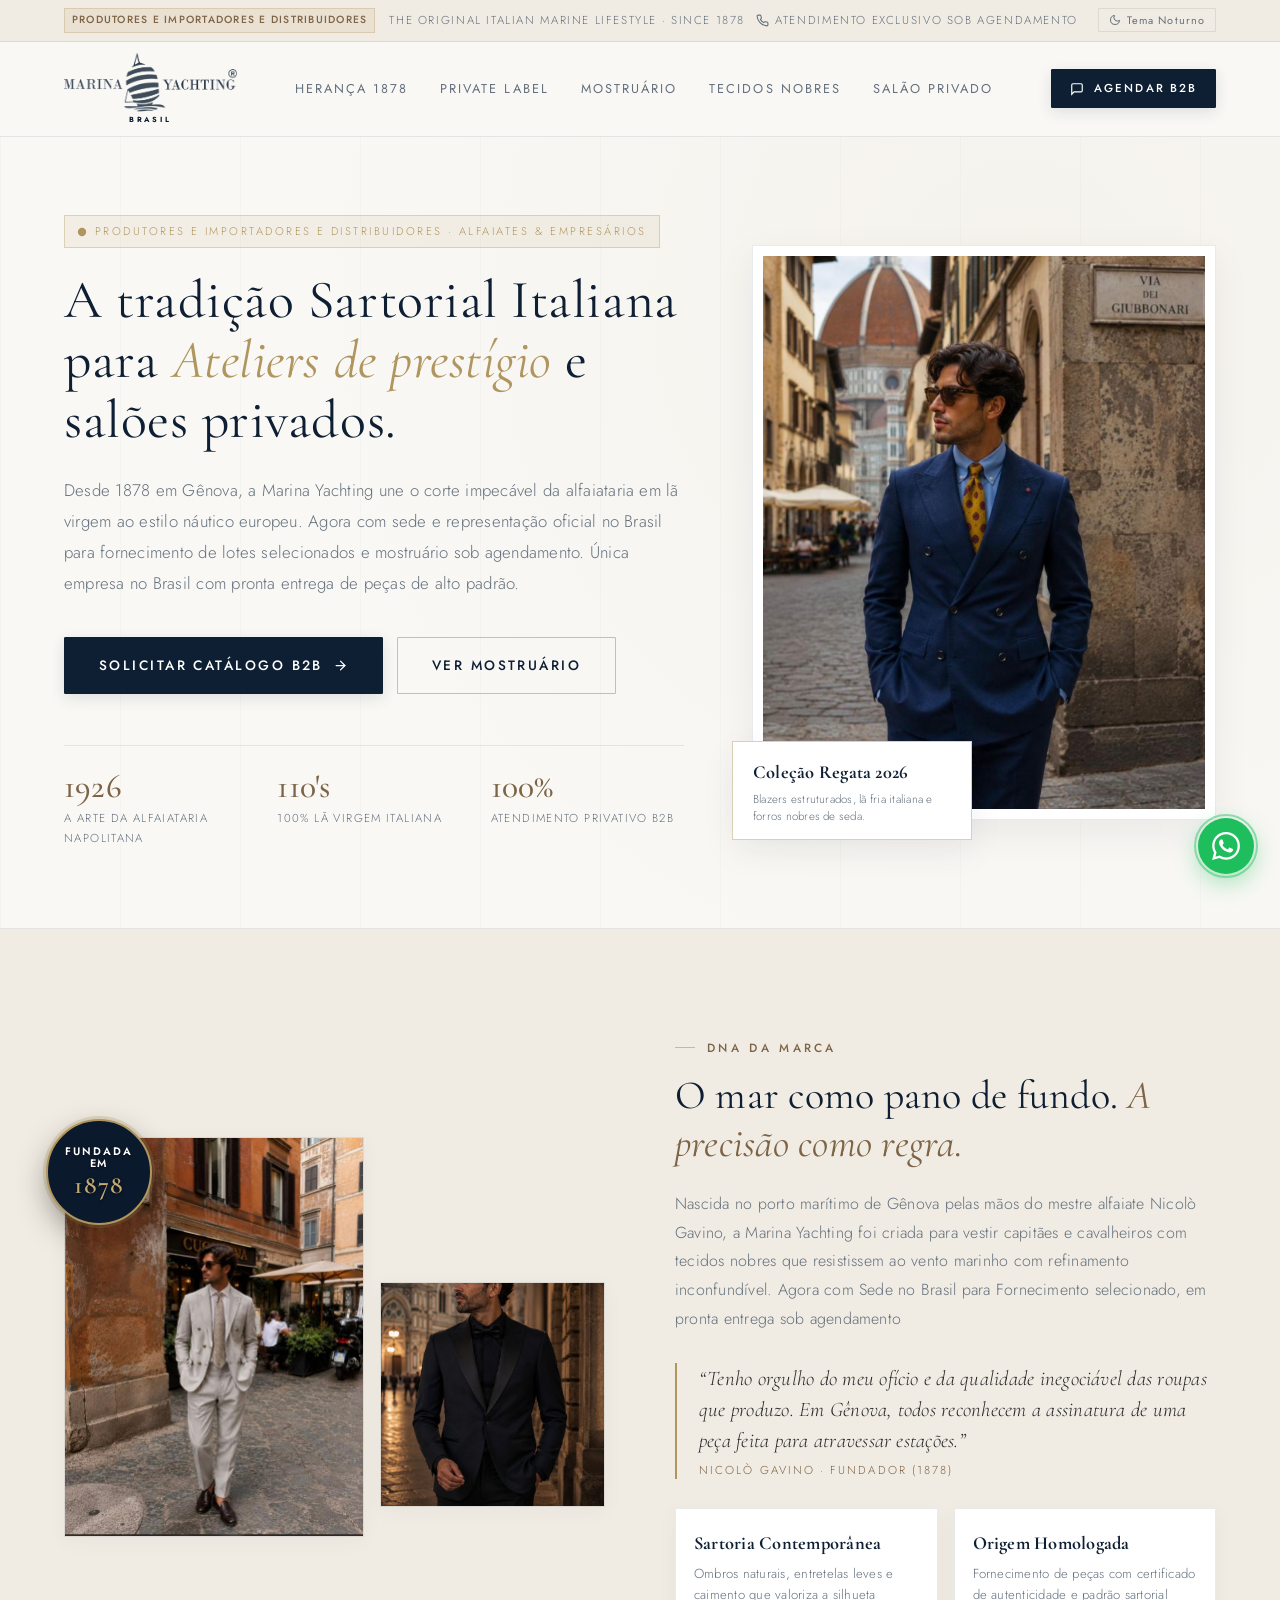
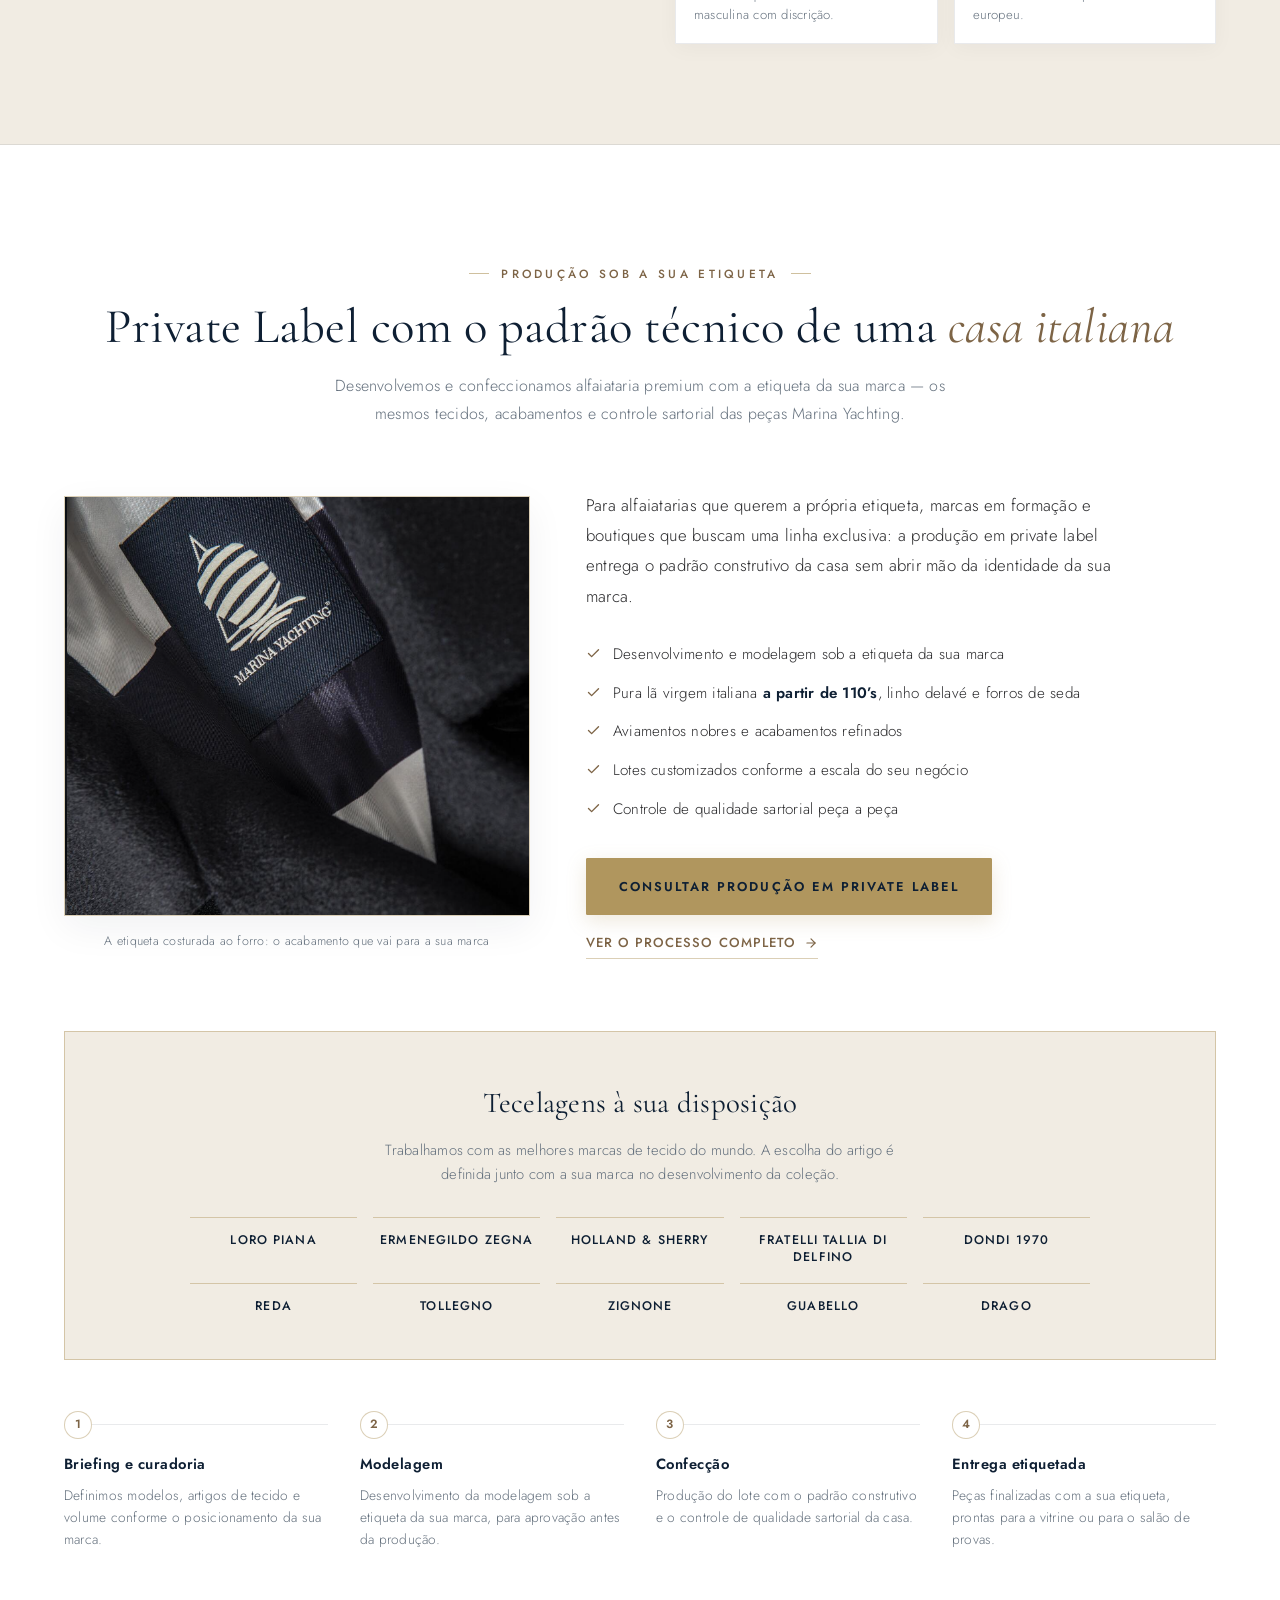
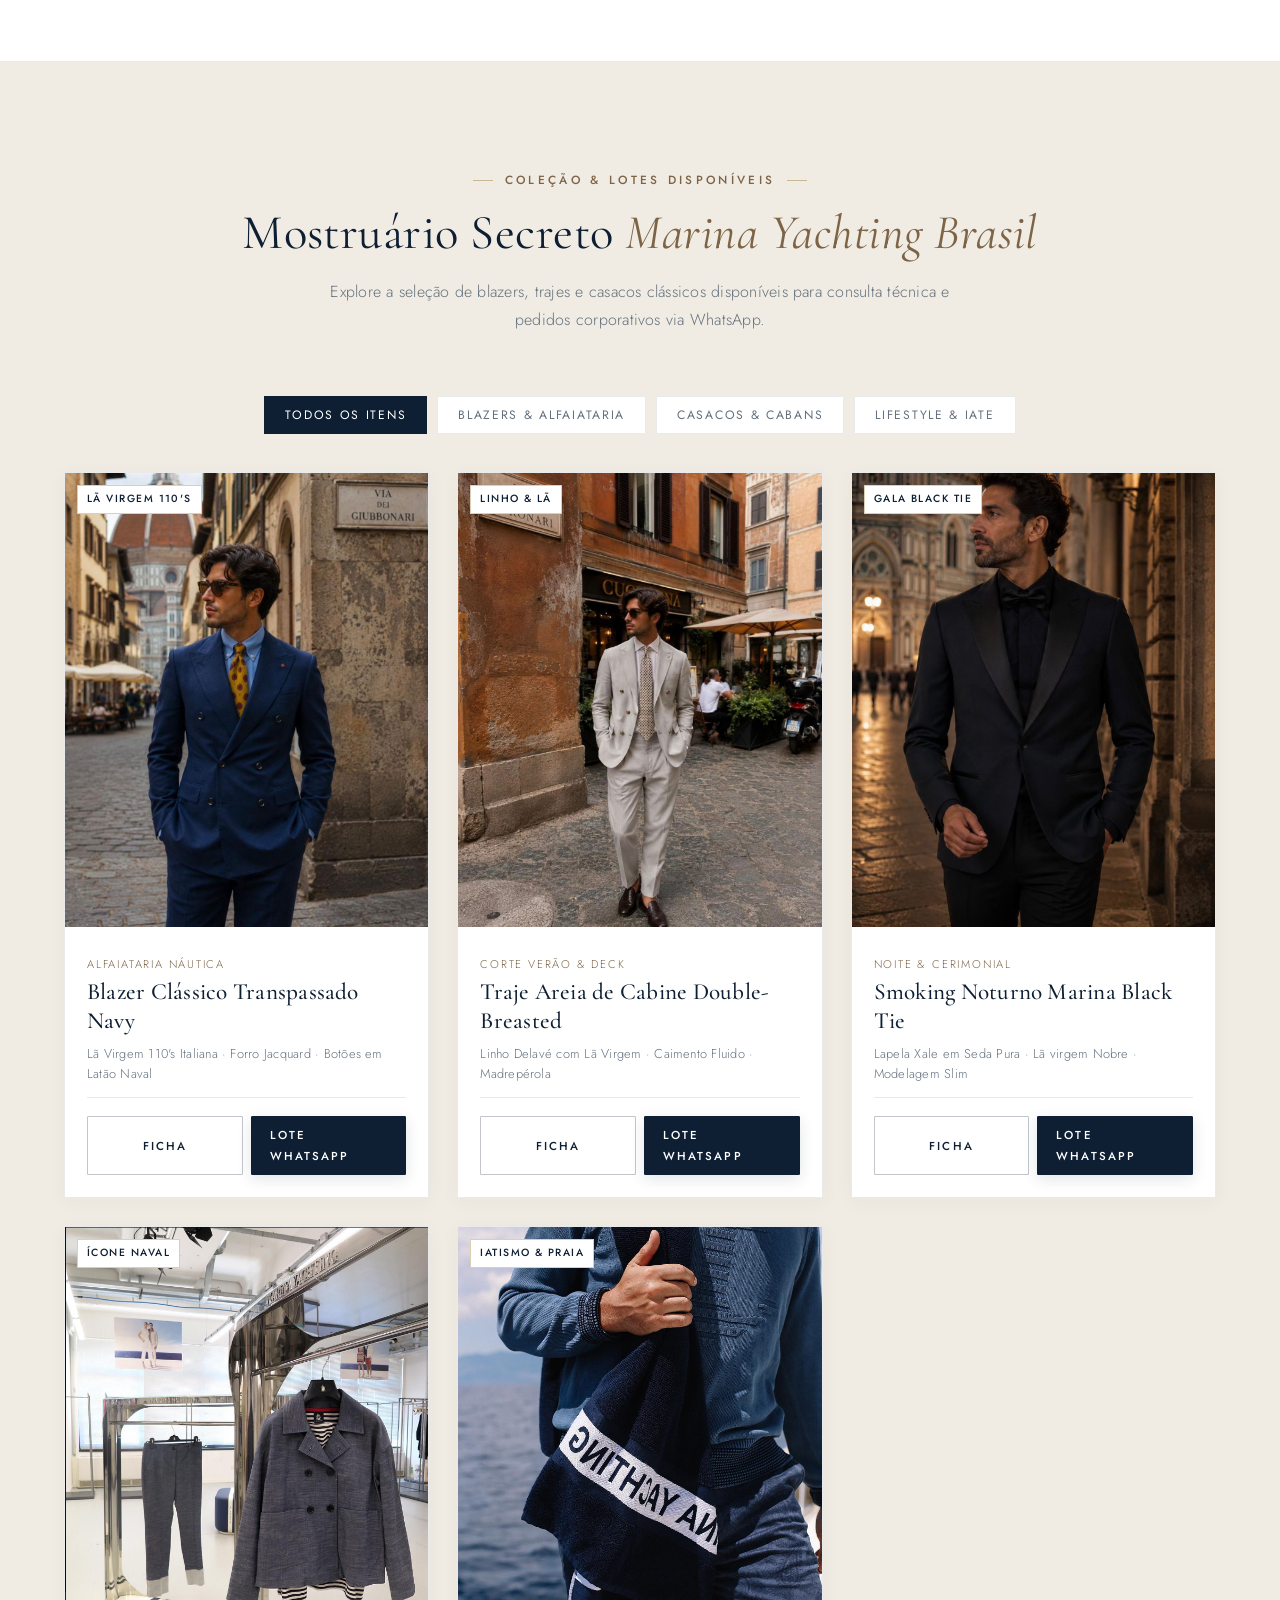
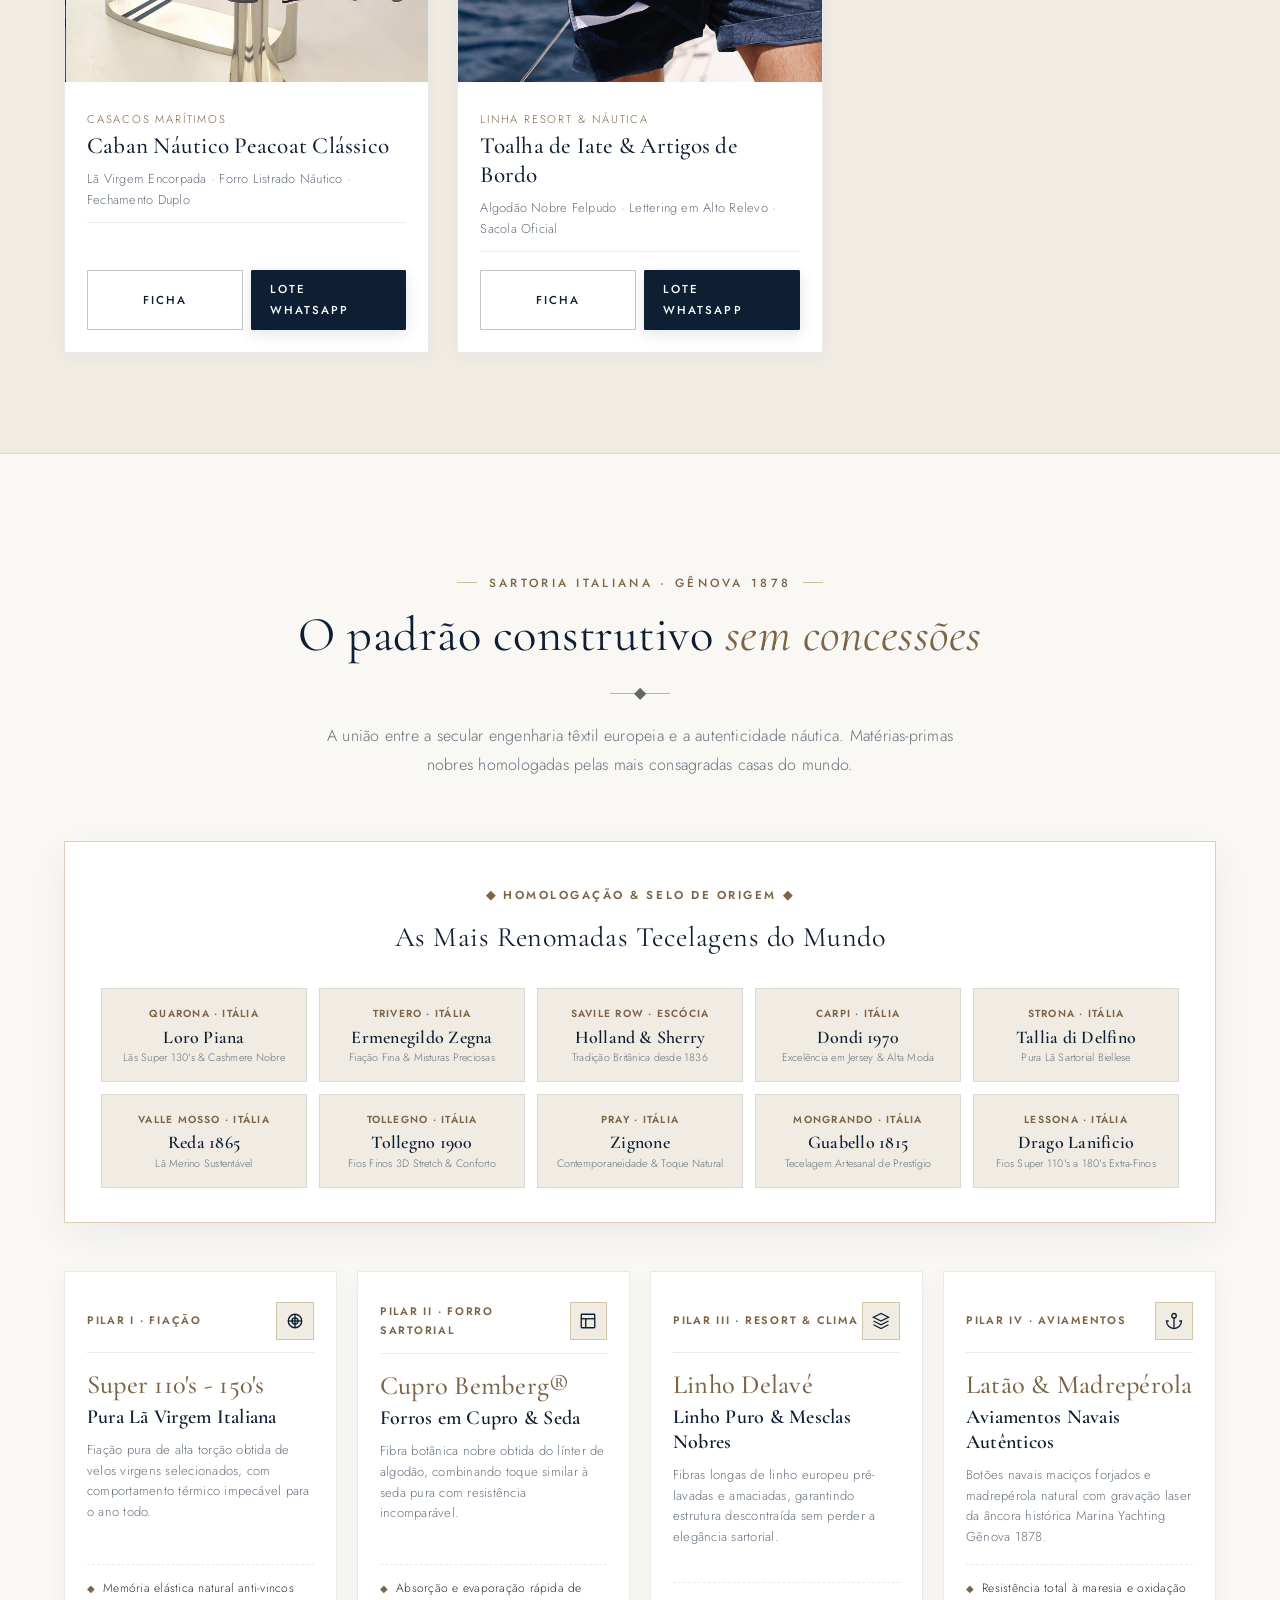
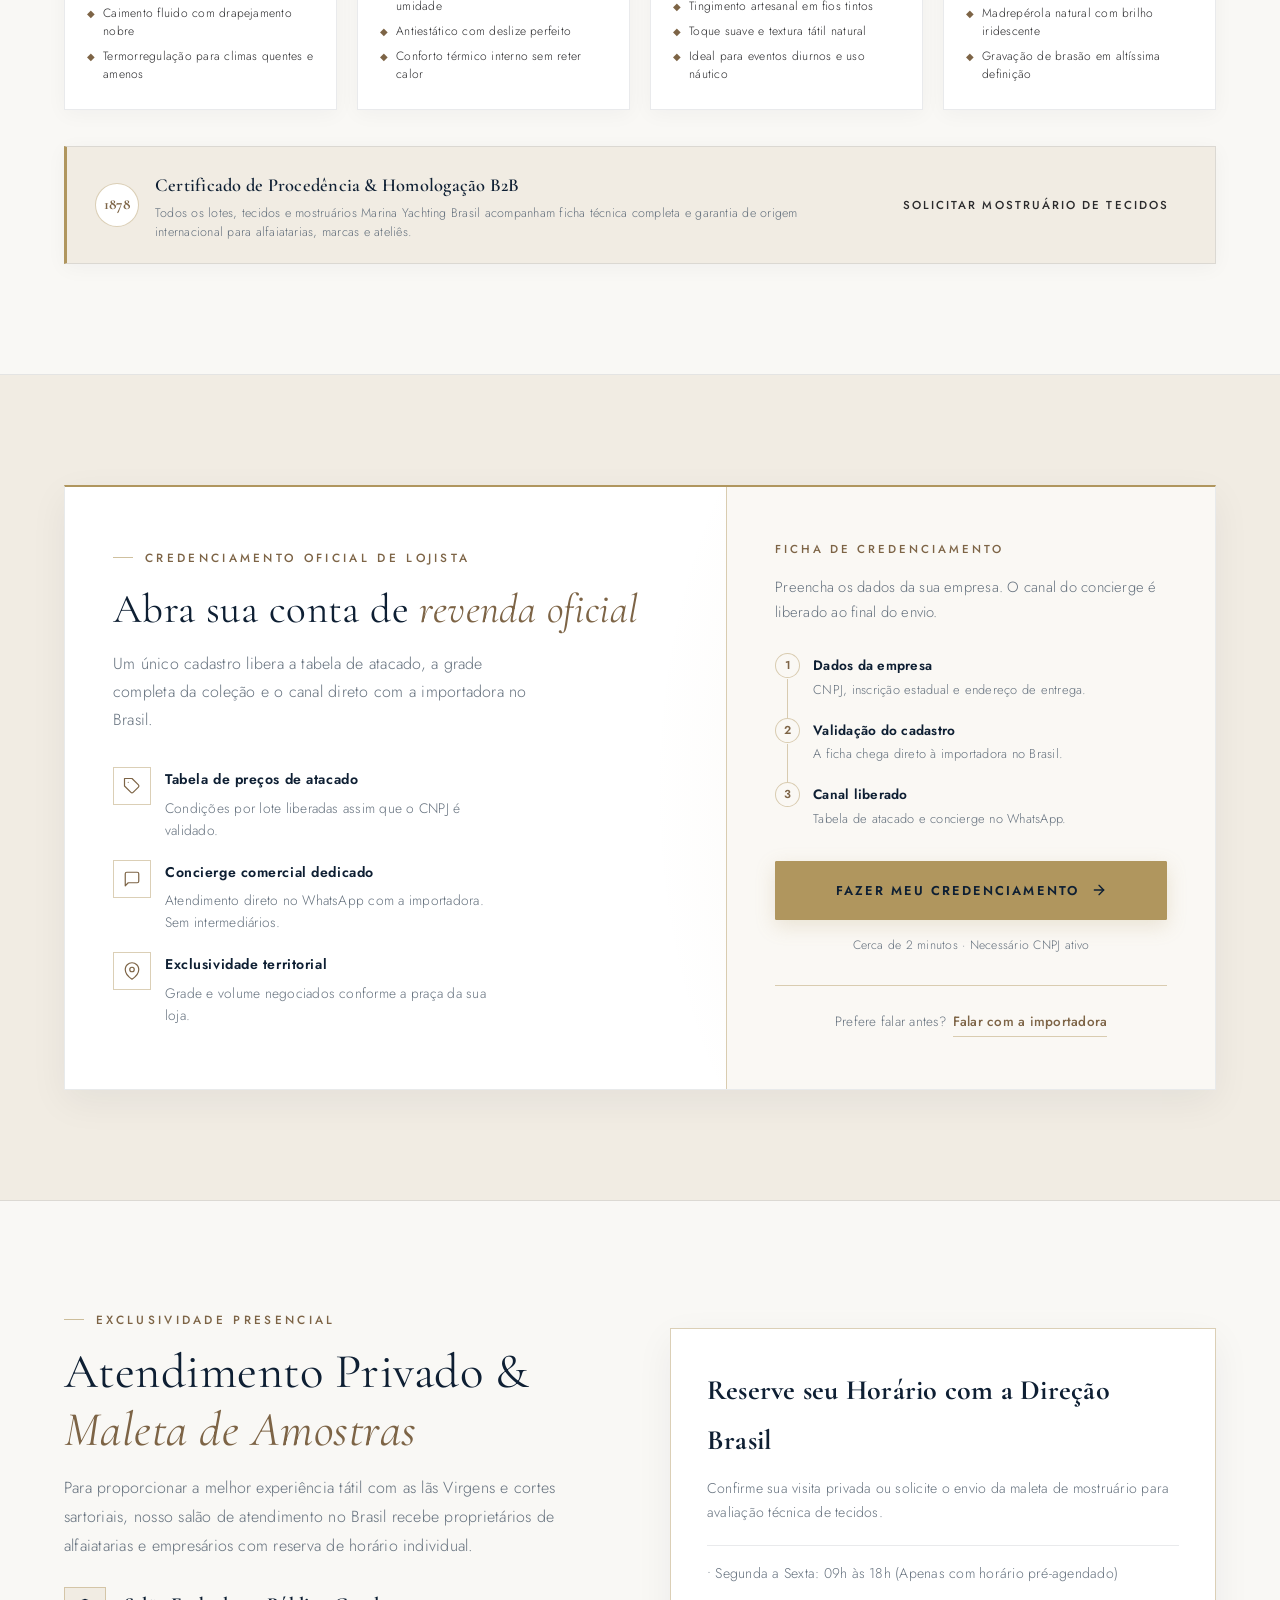
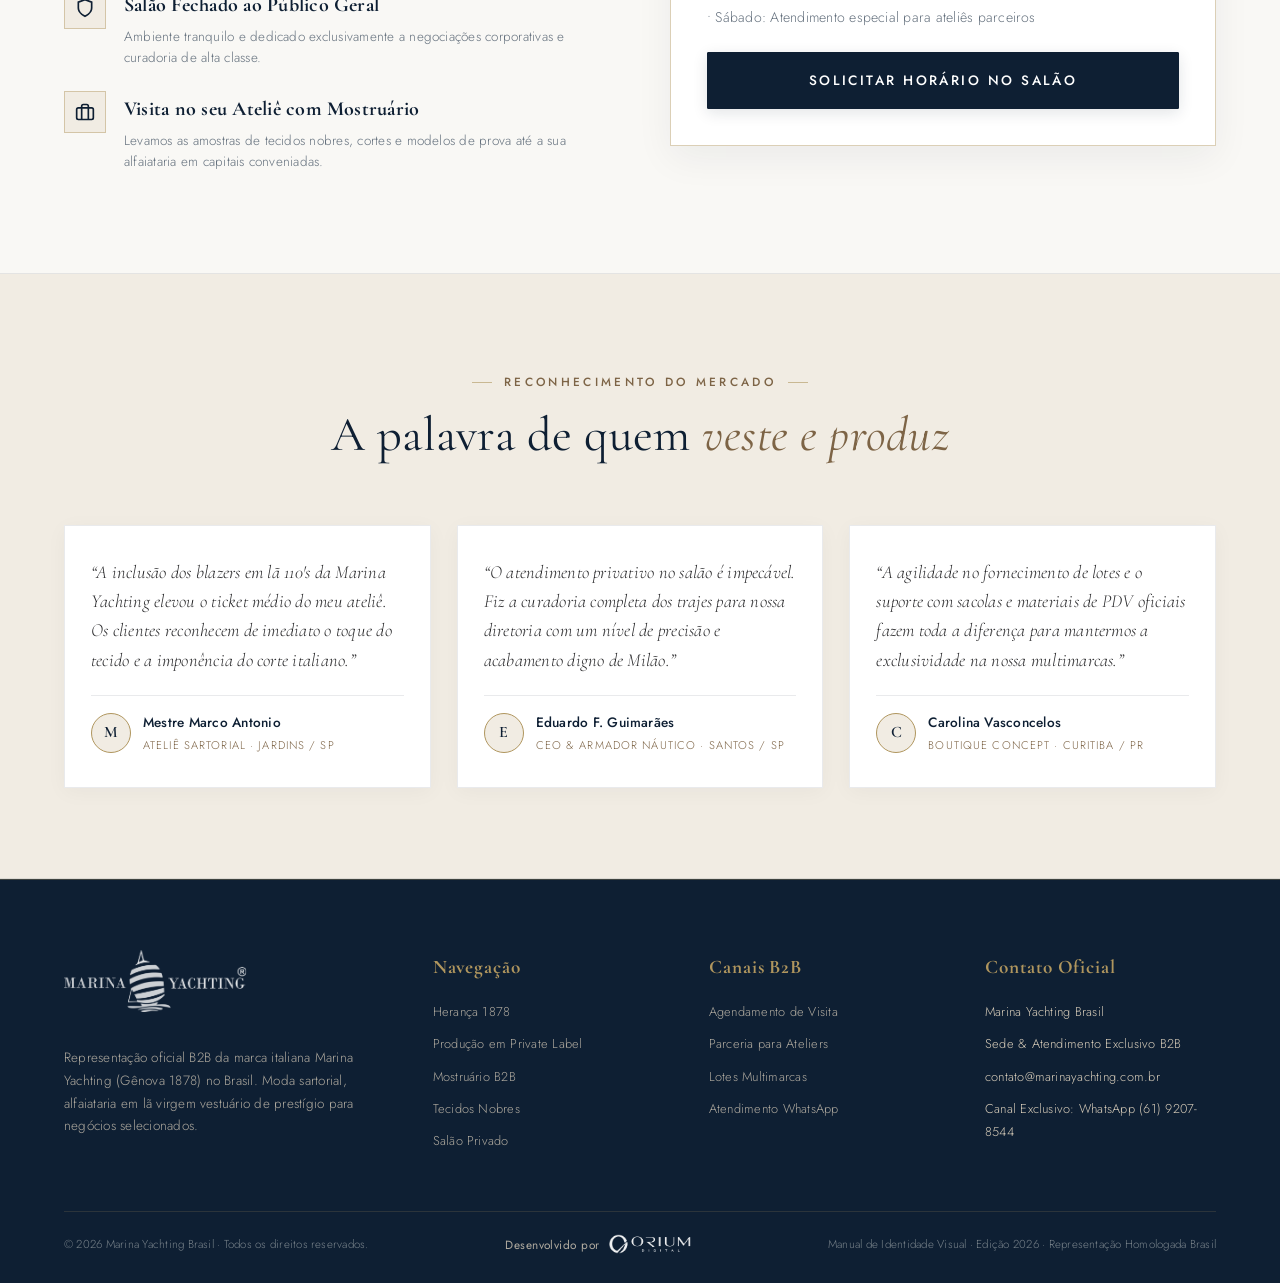
==== commit a63d5e86: "refactor(private-label): trocar a foto que ilustra a producao A foto anterior mostrava uma jaqueta i" ====
--- a/index.html
+++ b/index.html
@@ -280,9 +280,9 @@
       <div class="pl-grid">
 
         <figure class="pl-media">
-          <img src="imgs/Captura de tela 2026-08-29 175242.png"
-            alt="Jaqueta náutica Marina Yachting em detalhe, com etiqueta na gola e acabamento de zíper" loading="lazy">
-          <figcaption>Construção e acabamento aplicados a cada peça produzida</figcaption>
+          <img src="imgs/Captura de tela 2026-08-29 175207.png"
+            alt="Etiqueta de marca costurada ao forro de seda de um casaco em lã, em detalhe" loading="lazy">
+          <figcaption>A etiqueta costurada ao forro: o acabamento que vai para a sua marca</figcaption>
         </figure>
 
         <div class="pl-content">
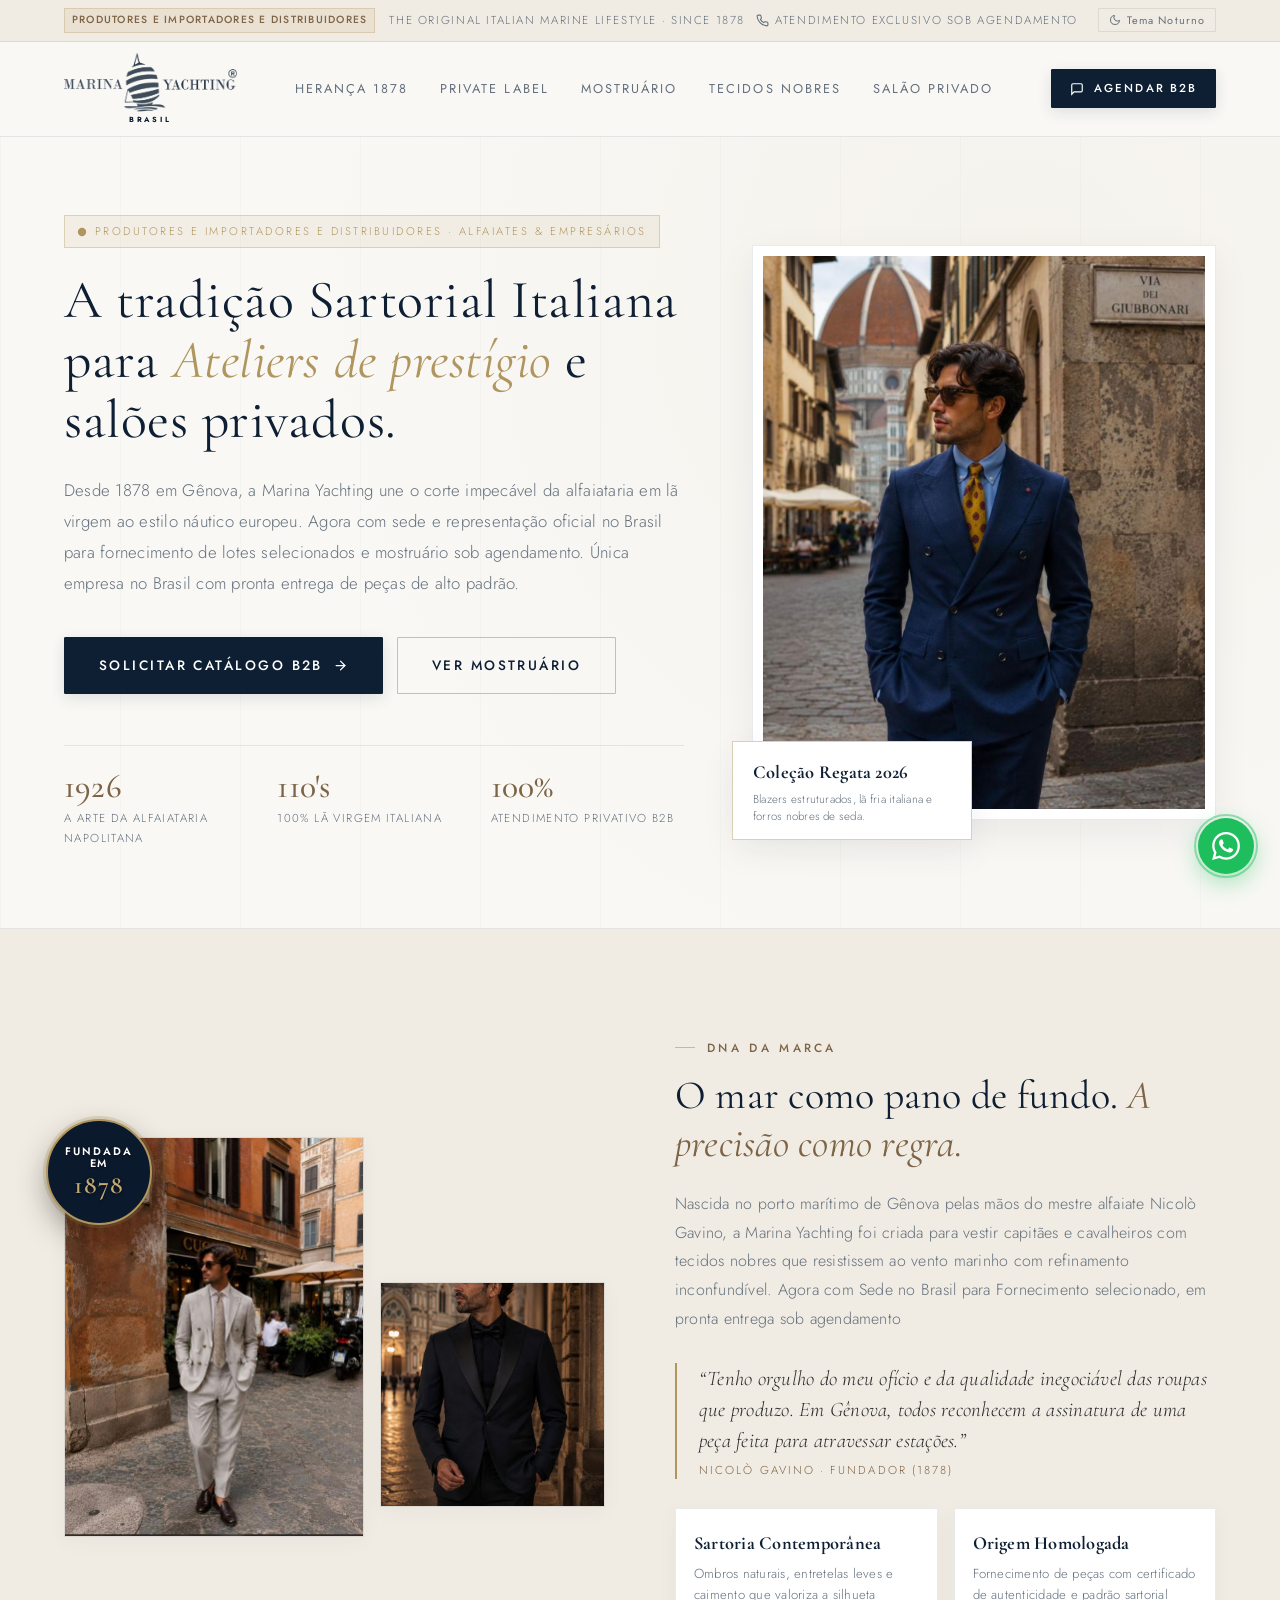
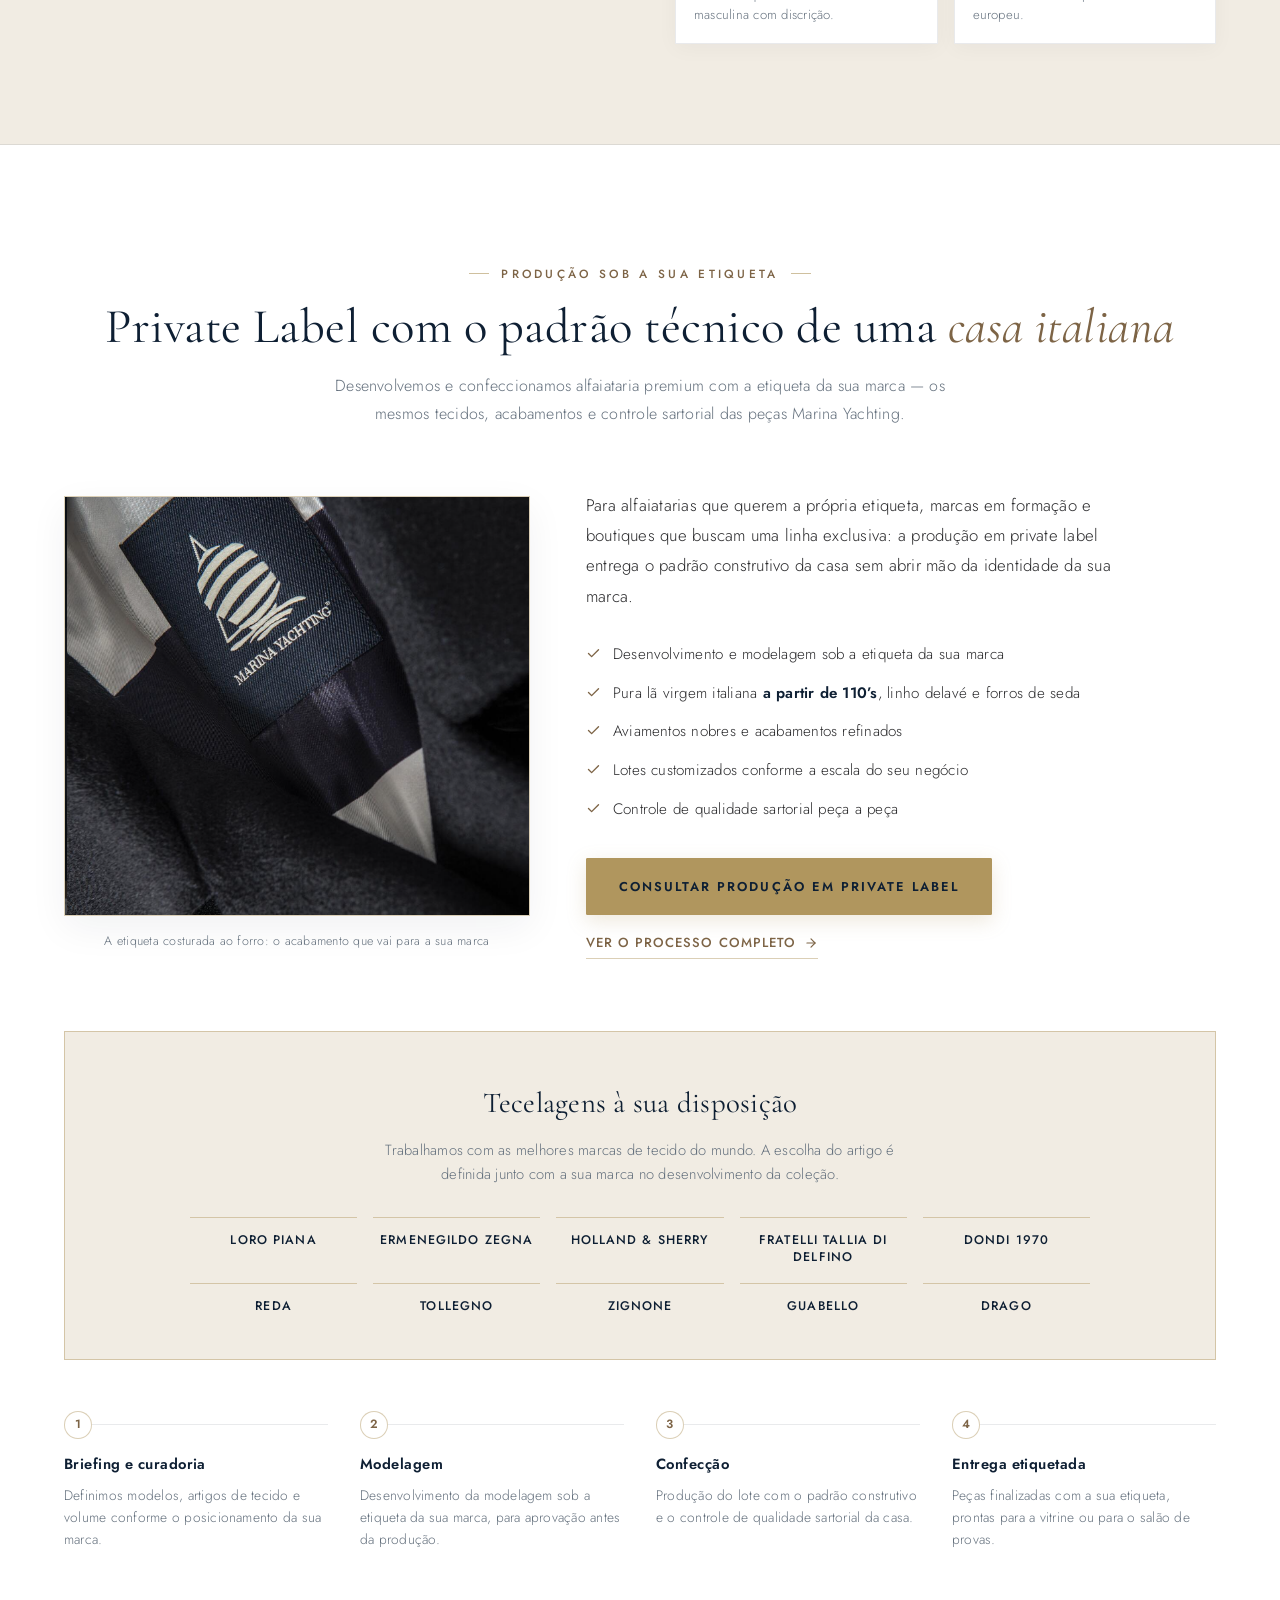
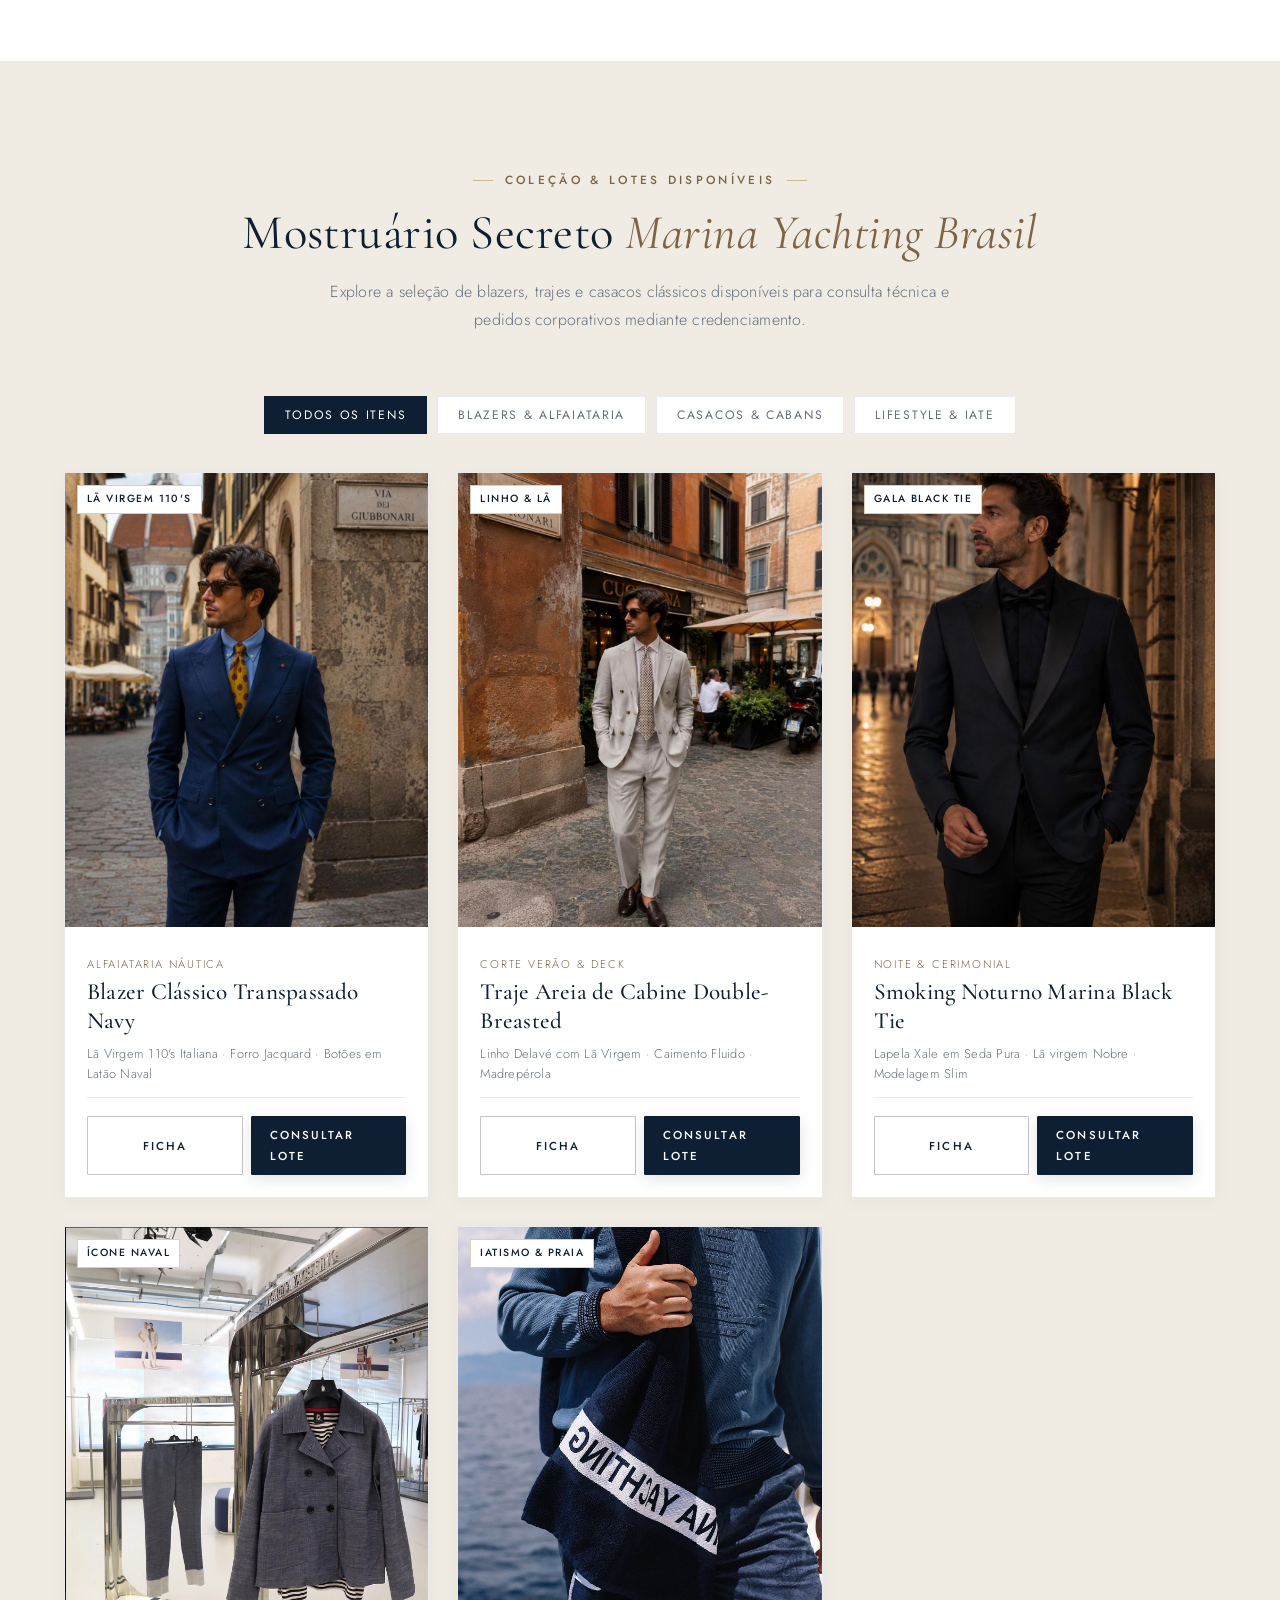
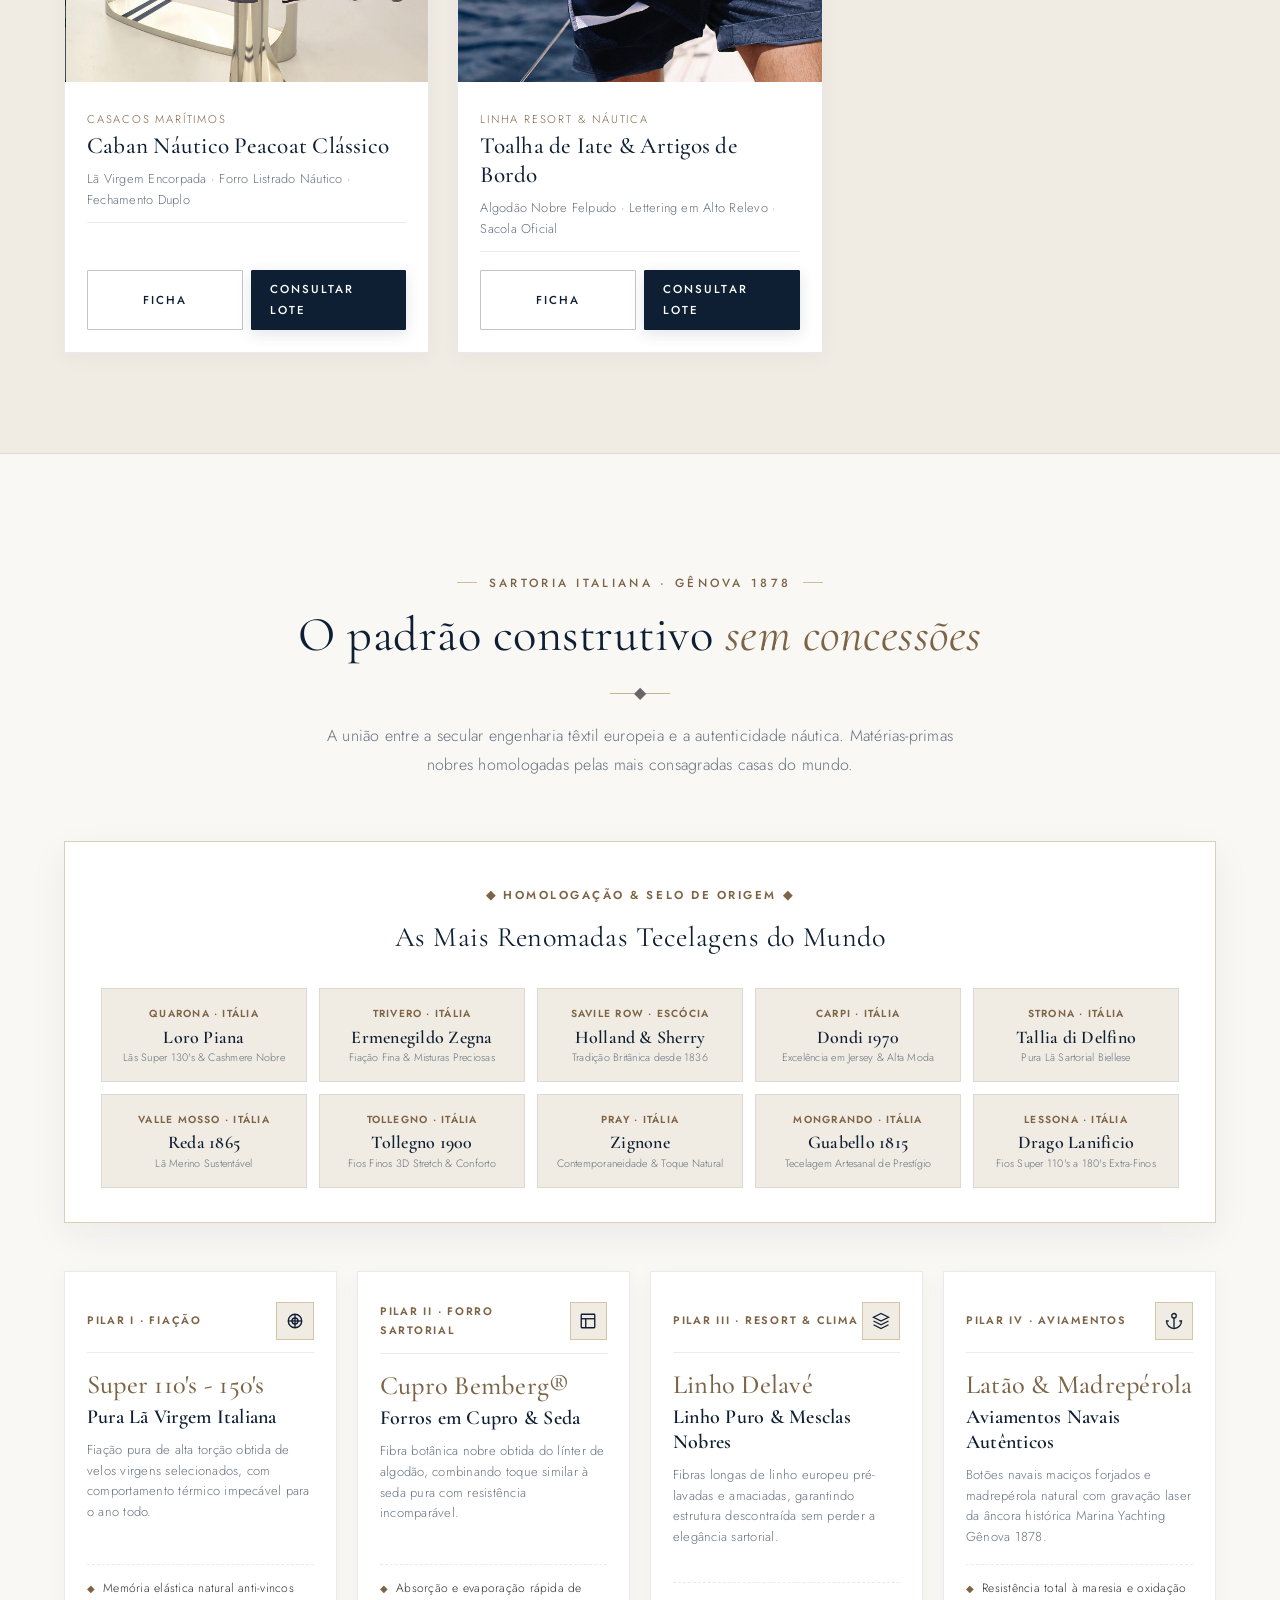
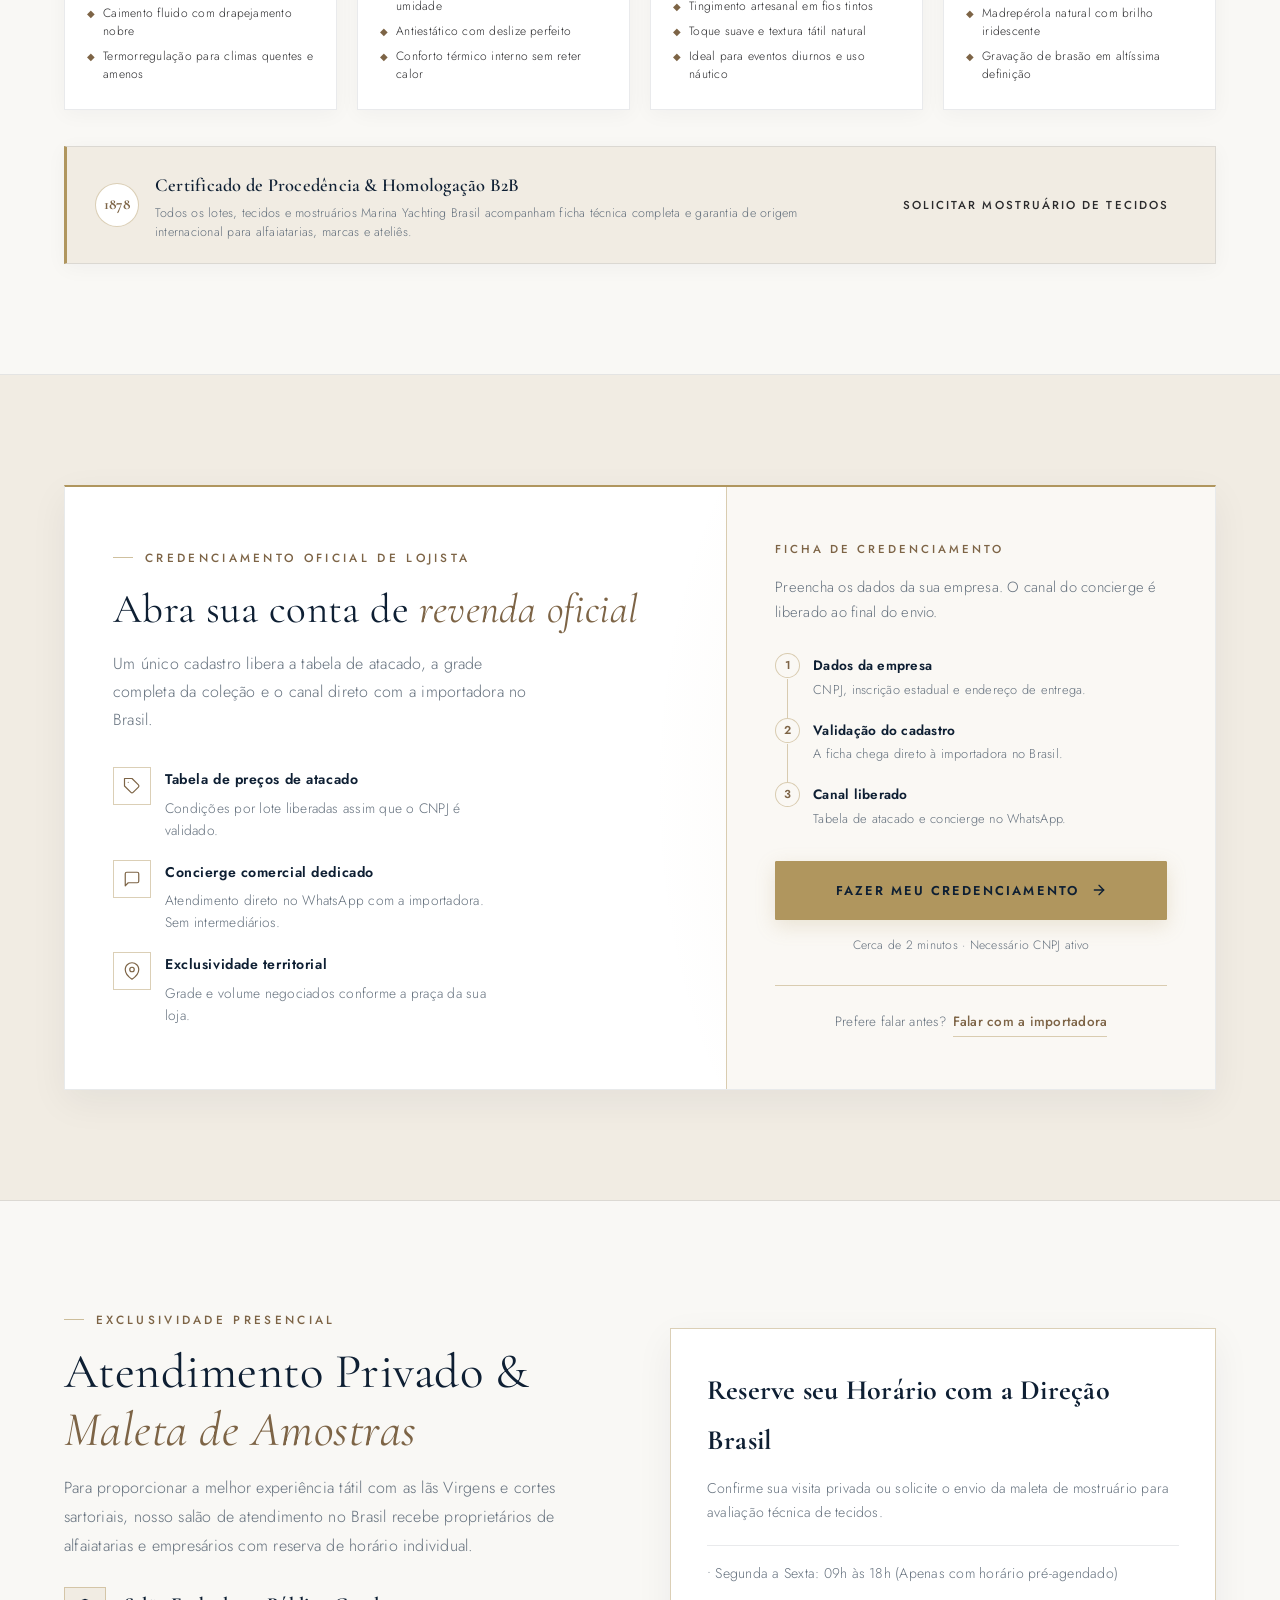
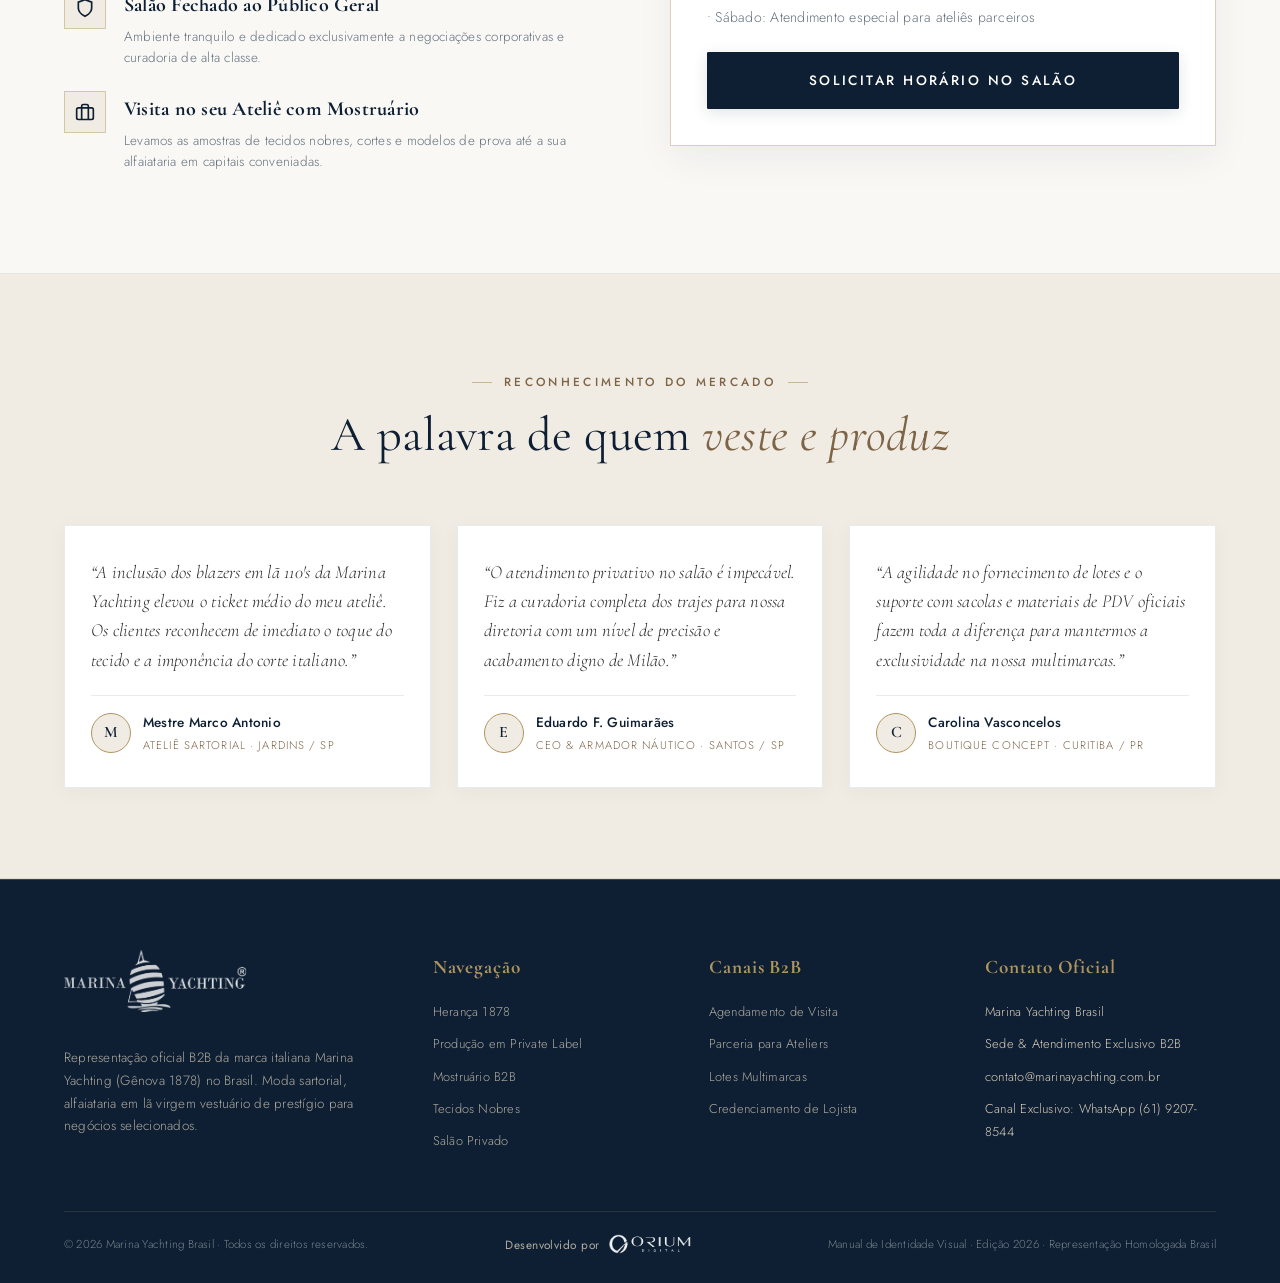
==== commit 4259e015: "feat(contato): direcionar todos os botoes de WhatsApp para /cadastro O contato passa a ser sempre pr" ====
--- a/index.html
+++ b/index.html
@@ -61,7 +61,7 @@
         <span>The Original Italian Marine Lifestyle · Since 1878</span>
       </div>
       <div class="topbar-right">
-        <a href="#concierge" data-wa-type="header">
+        <a href="/cadastro" data-wa-type="header">
           <svg width="13" height="13" viewBox="0 0 24 24" fill="none" stroke="currentColor" stroke-width="2"
             stroke-linecap="round" stroke-linejoin="round">
             <path
@@ -403,9 +403,8 @@
         <span class="eyebrow">Coleção & Lotes Disponíveis</span>
         <h2 class="section-title">Mostruário Secreto <span>Marina Yachting Brasil</span></h2>
         <p class="section-subtitle">
-          Explore a seleção de blazers, trajes e casacos clássicos disponíveis para consulta técnica e pedidos
-          corporativos via
-          WhatsApp.
+          Explore a seleção de blazers, trajes e casacos clássicos disponíveis para consulta técnica e
+          pedidos corporativos mediante credenciamento.
         </p>
       </div>
 
@@ -437,8 +436,7 @@
             </div>
             <div class="catalog-actions">
               <button class="btn btn-outline btn-sm btn-view-details" data-id="blazer-navy-classic">Ficha</button>
-              <a href="https://wa.me/5561992078544?text=Ol%C3%A1%2C%20tenho%20interesse%20em%20consultar%20disponibilidade%20do%20Blazer%20Cl%C3%A1ssico%20Navy%20(Ref%3A%20MY-BLZ%2004)%20junto%20%C3%A0%20Marina%20Yachting%20Brasil."
-                target="_blank" class="btn btn-primary-navy btn-sm">Lote WhatsApp</a>
+              <a href="/cadastro" class="btn btn-primary-navy btn-sm" data-cta="lote_mostruario">Consultar lote</a>
             </div>
           </div>
         </article>
@@ -460,8 +458,7 @@
             </div>
             <div class="catalog-actions">
               <button class="btn btn-outline btn-sm btn-view-details" data-id="blazer-sand-resort">Ficha</button>
-              <a href="https://wa.me/5561992078544?text=Ol%C3%A1%2C%20gostaria%20de%20consultar%20lote%20do%20Traje%20Areia%20de%20Cabine%20(Ref%3A%20MY-TRJ%2002)%20junto%20%C3%A0%20Marina%20Yachting%20Brasil."
-                target="_blank" class="btn btn-primary-navy btn-sm">Lote WhatsApp</a>
+              <a href="/cadastro" class="btn btn-primary-navy btn-sm" data-cta="lote_mostruario">Consultar lote</a>
             </div>
           </div>
         </article>
@@ -483,8 +480,7 @@
             </div>
             <div class="catalog-actions">
               <button class="btn btn-outline btn-sm btn-view-details" data-id="smoking-midnight">Ficha</button>
-              <a href="https://wa.me/5561992078544?text=Ol%C3%A1%2C%20tenho%20interesse%20no%20Smoking%20Gala%20Noturno%20Marina%20(Ref%3A%20MY-SMK%2001)%20junto%20%C3%A0%20Marina%20Yachting%20Brasil."
-                target="_blank" class="btn btn-primary-navy btn-sm">Lote WhatsApp</a>
+              <a href="/cadastro" class="btn btn-primary-navy btn-sm" data-cta="lote_mostruario">Consultar lote</a>
             </div>
           </div>
         </article>
@@ -507,8 +503,7 @@
             </div>
             <div class="catalog-actions">
               <button class="btn btn-outline btn-sm btn-view-details" data-id="caban-peacoat">Ficha</button>
-              <a href="https://wa.me/5561992078544?text=Ol%C3%A1%2C%20gostaria%20de%20consultar%20lote%20do%20Caban%20N%C3%A1utico%20(Ref%3A%20MY-CBN%2007)%20junto%20%C3%A0%20Marina%20Yachting%20Brasil."
-                target="_blank" class="btn btn-primary-navy btn-sm">Lote WhatsApp</a>
+              <a href="/cadastro" class="btn btn-primary-navy btn-sm" data-cta="lote_mostruario">Consultar lote</a>
             </div>
           </div>
         </article>
@@ -531,8 +526,7 @@
             </div>
             <div class="catalog-actions">
               <button class="btn btn-outline btn-sm btn-view-details" data-id="acessorios-nauticos">Ficha</button>
-              <a href="https://wa.me/5561992078544?text=Ol%C3%A1%2C%20gostaria%20de%20consultar%20lote%20de%20Acess%C3%B3rios%20N%C3%A1uticos%20Marina%20Yachting%20Brasil."
-                target="_blank" class="btn btn-primary-navy btn-sm">Lote WhatsApp</a>
+              <a href="/cadastro" class="btn btn-primary-navy btn-sm" data-cta="lote_mostruario">Consultar lote</a>
             </div>
           </div>
         </article>
@@ -844,7 +838,7 @@
 
           <div class="cred-alt">
             <span>Prefere falar antes?</span>
-            <a href="#" data-wa-type="cta">Falar com a importadora</a>
+            <a href="/cadastro" data-wa-type="cta">Falar com a importadora</a>
           </div>
         </aside>
 
@@ -908,7 +902,7 @@
             <p>• Segunda a Sexta: 09h às 18h (Apenas com horário pré-agendado)</p>
             <p>• Sábado: Atendimento especial para ateliês parceiros</p>
           </div>
-          <a href="#concierge" class="btn btn-primary-navy btn-lg" style="width: 100%;" data-wa-type="salon">
+          <a href="/cadastro" class="btn btn-primary-navy btn-lg" style="width: 100%;" data-wa-type="salon">
             <span>Solicitar Horário no Salão</span>
           </a>
         </div>
@@ -1020,7 +1014,7 @@
             <li><a href="#concierge">Agendamento de Visita</a></li>
             <li><a href="#concierge">Parceria para Ateliers</a></li>
             <li><a href="#concierge">Lotes Multimarcas</a></li>
-            <li><a href="#concierge">Atendimento WhatsApp</a></li>
+            <li><a href="/cadastro" data-cta="rodape_atendimento">Credenciamento de Lojista</a></li>
           </ul>
         </div>
 
@@ -1102,12 +1096,12 @@
         </div>
 
         <div>
-          <a id="modal-whatsapp-cta" href="#" target="_blank" class="btn btn-whatsapp btn-lg" style="width: 100%;">
+          <a id="modal-whatsapp-cta" href="/cadastro" class="btn btn-whatsapp btn-lg" style="width: 100%;">
             <svg width="18" height="18" viewBox="0 0 24 24" fill="currentColor">
               <path
                 d="M.057 24l1.687-6.163c-1.041-1.804-1.588-3.849-1.587-5.946.003-6.556 5.338-11.891 11.893-11.891 3.181.001 6.167 1.24 8.413 3.488 2.245 2.248 3.481 5.236 3.48 8.414-.003 6.557-5.338 11.892-11.893 11.892-1.99-.001-3.951-.5-5.688-1.448l-6.305 1.654zm6.597-3.807c1.676.995 3.276 1.591 5.392 1.592 5.448 0 9.886-4.434 9.889-9.885.002-5.462-4.415-9.89-9.881-9.892-5.452 0-9.887 4.434-9.889 9.884-.001 2.225.651 3.891 1.746 5.634l-.999 3.648 3.742-.981zm11.387-5.464c-.074-.124-.272-.198-.57-.347-.297-.149-1.758-.868-2.031-.967-.272-.099-.47-.149-.669.149-.198.297-.768.967-.941 1.165-.173.198-.347.223-.644.074-.297-.149-1.255-.462-2.39-1.475-.883-.788-1.48-1.761-1.653-2.059-.173-.297-.018-.458.13-.606.134-.133.297-.347.446-.521.151-.172.2-.296.3-.495.099-.198.05-.372-.025-.521-.075-.148-.669-1.611-.916-2.206-.242-.579-.487-.501-.669-.51l-.57-.01c-.198 0-.52.074-.792.372s-1.04 1.016-1.04 2.479 1.065 2.876 1.213 3.074c.149.198 2.095 3.2 5.076 4.487.709.306 1.263.489 1.694.626.712.226 1.36.194 1.872.118.571-.085 1.758-.719 2.006-1.413.248-.695.248-1.29.173-1.414z" />
             </svg>
-            <span>Consultar Peça no WhatsApp</span>
+            <span>Consultar esta peça</span>
           </a>
         </div>
       </div>
@@ -1118,7 +1112,7 @@
   <!-- ======================================================================
        13. BOTÃO FLUTUANTE DE WHATSAPP
        ====================================================================== -->
-  <a href="#concierge" class="floating-whatsapp-btn" data-wa-type="floating" aria-label="Atendimento no WhatsApp">
+  <a href="/cadastro" class="floating-whatsapp-btn" data-wa-type="floating" aria-label="Fazer credenciamento de lojista">
     <div class="floating-whatsapp-pulse"></div>
     <svg width="28" height="28" viewBox="0 0 24 24" fill="currentColor">
       <path
